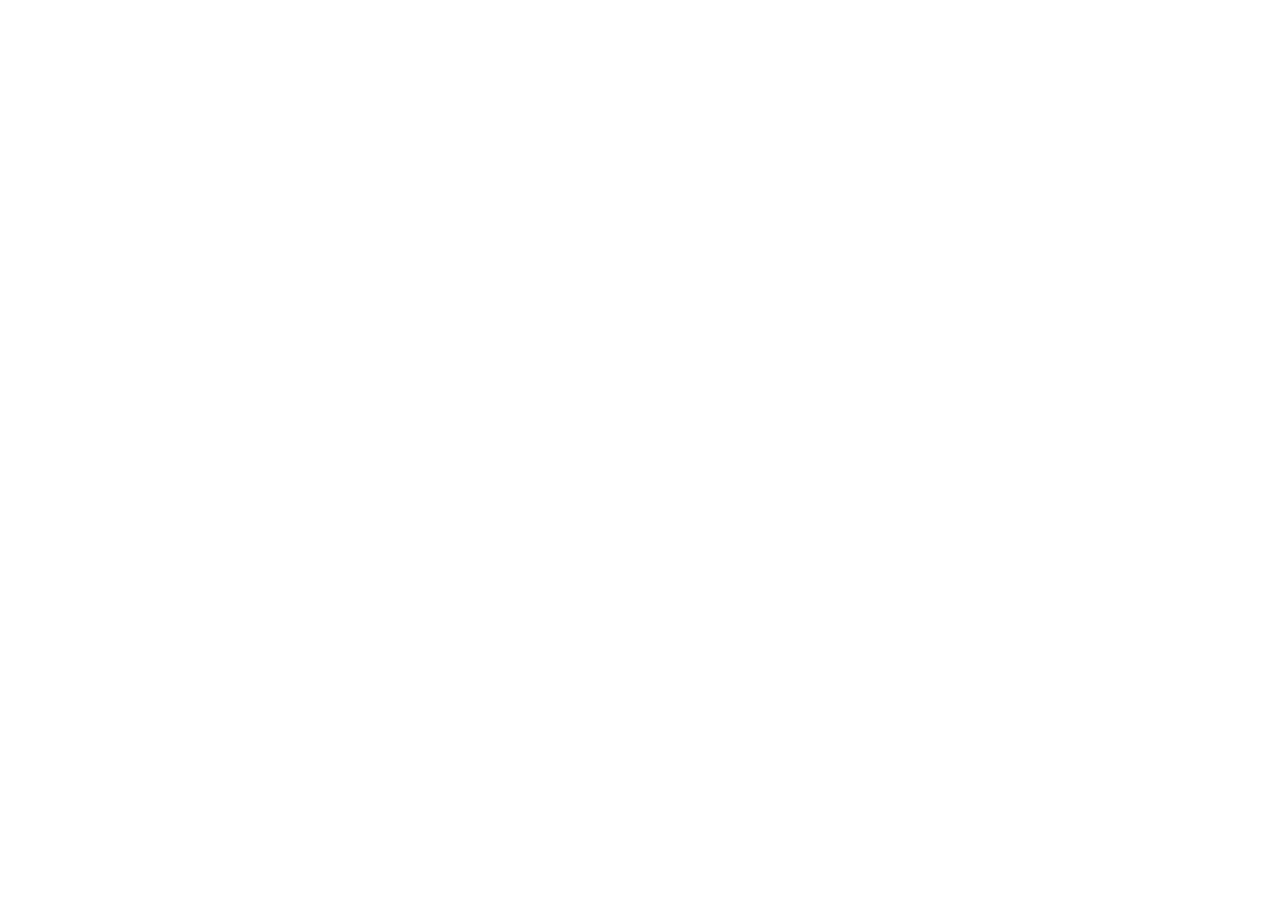
==== index.html @ f6b8abea "Create index.html" ====
<!doctype html><html lang="en"><head><meta charset="utf-8"><meta name="viewport" content="width=device-width,initial-scale=1"><meta name="theme-color" content="#242a25"><meta name="description" content="A fictional Bengaluru interior design studio portfolio concept, crafted by NavixStudio."><title>Atelier Vara | Spaces to live in</title><link rel="preconnect" href="https://fonts.googleapis.com"><link rel="preconnect" href="https://fonts.gstatic.com" crossorigin><link href="https://fonts.googleapis.com/css2?family=DM+Sans:wght@400;500;600;700&family=Manrope:wght@400;500;600&display=swap" rel="stylesheet">  <script type="module" crossorigin src="./assets/index-DgEkkK9L.js"></script>
  <link rel="stylesheet" crossorigin href="./assets/index-BVFgjlTq.css">
</head><body><div id="root"></div></body></html>
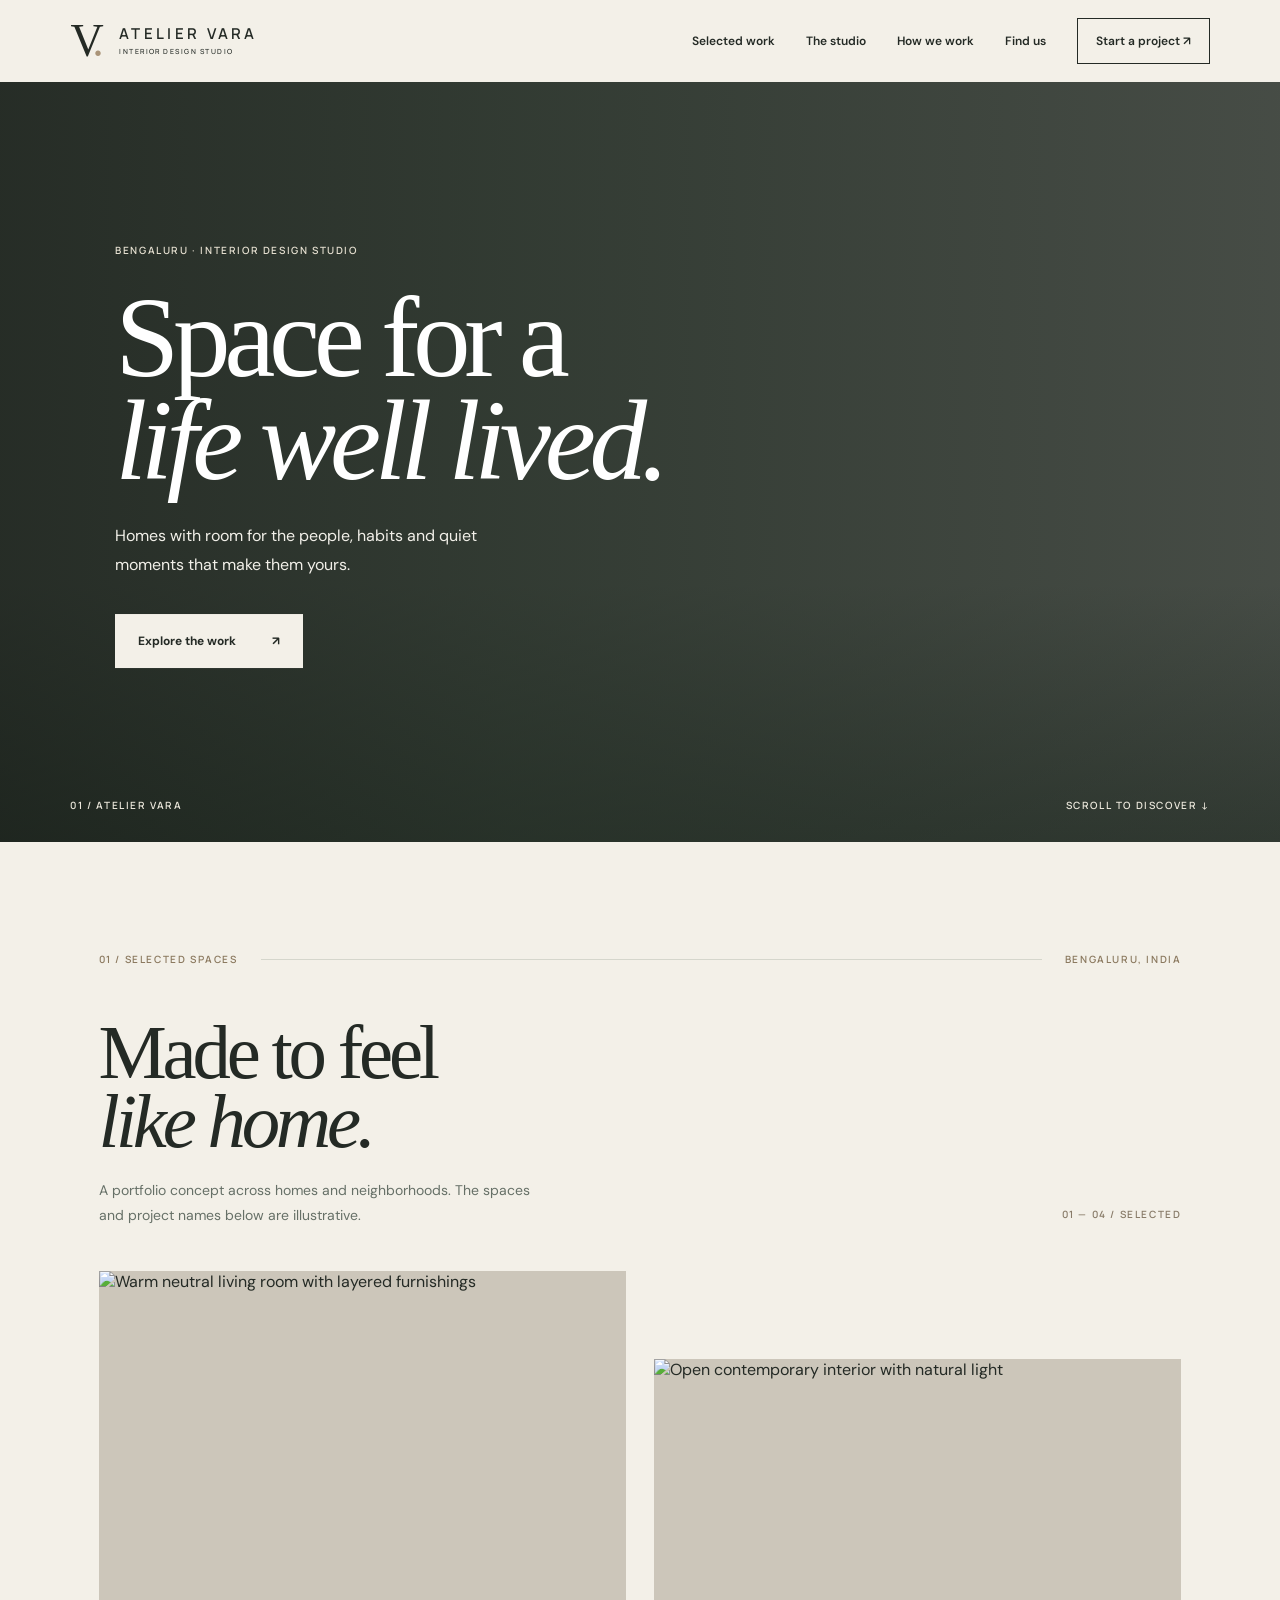
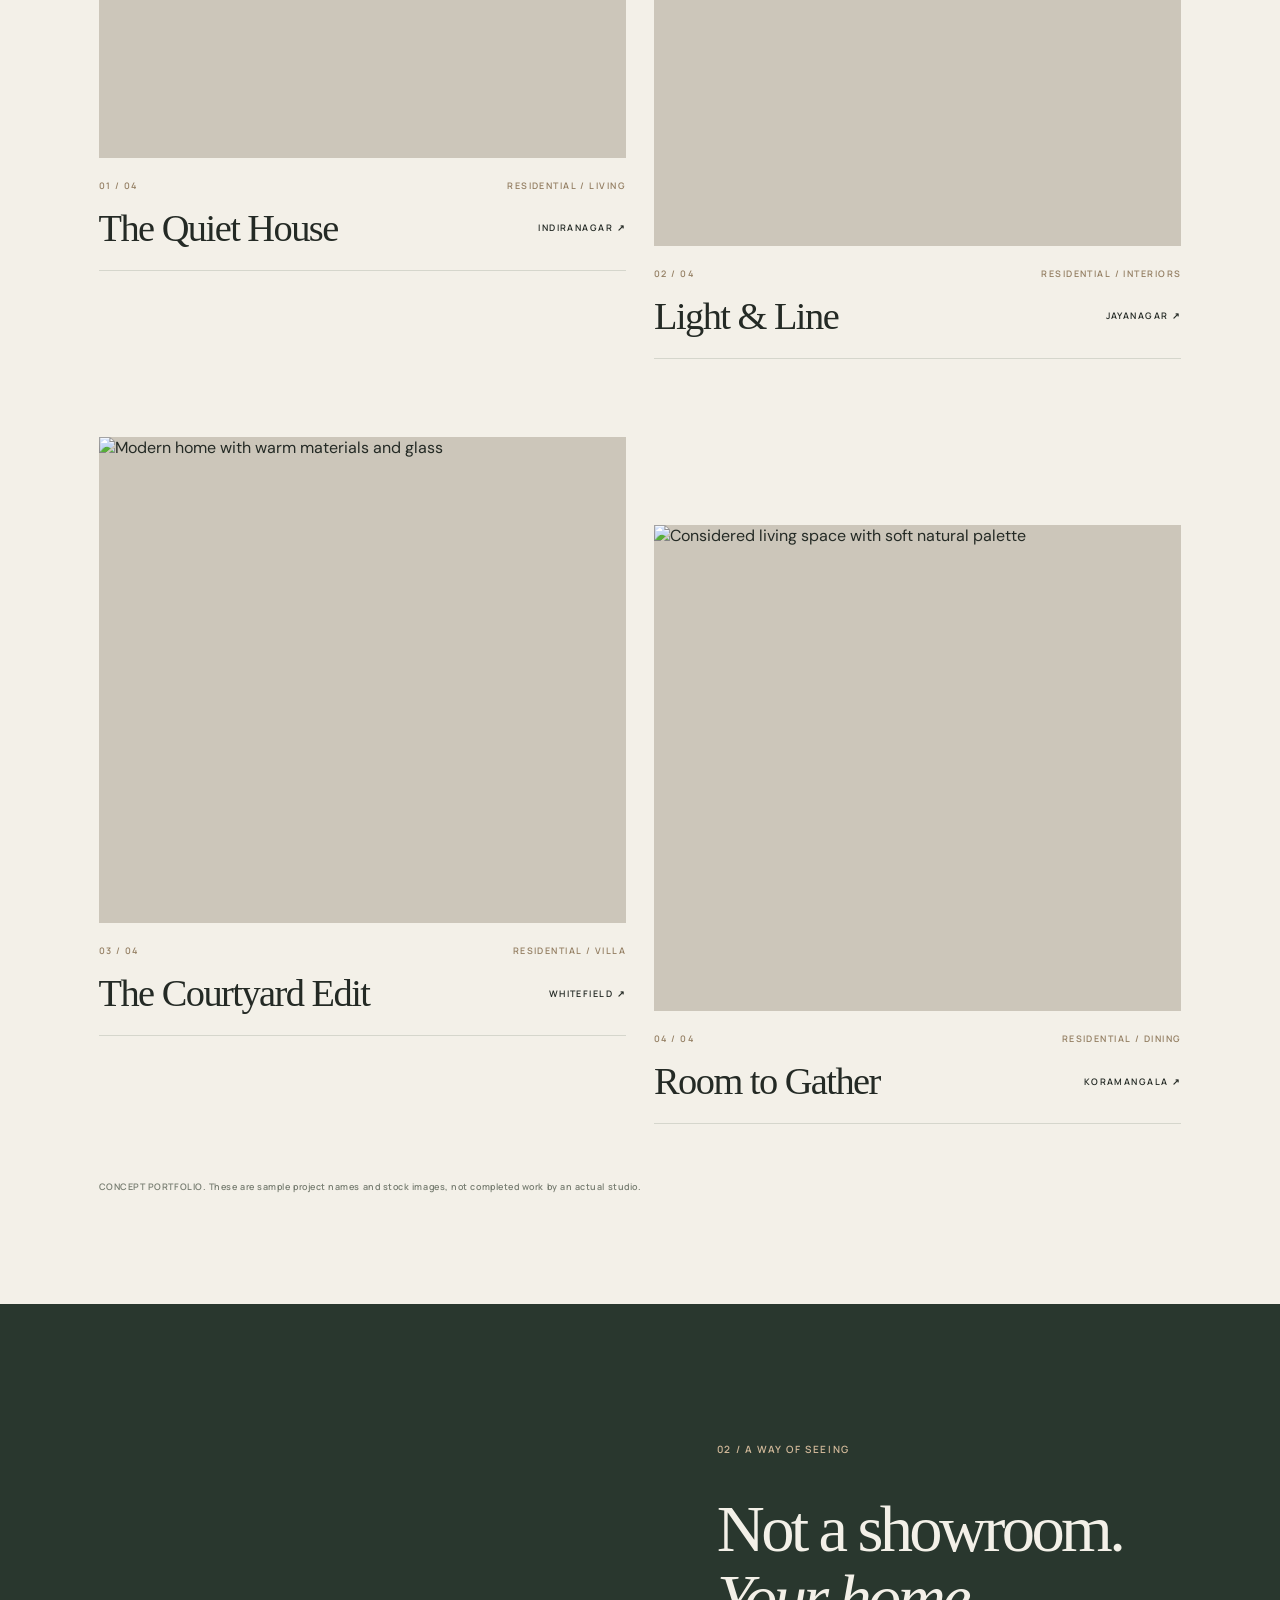
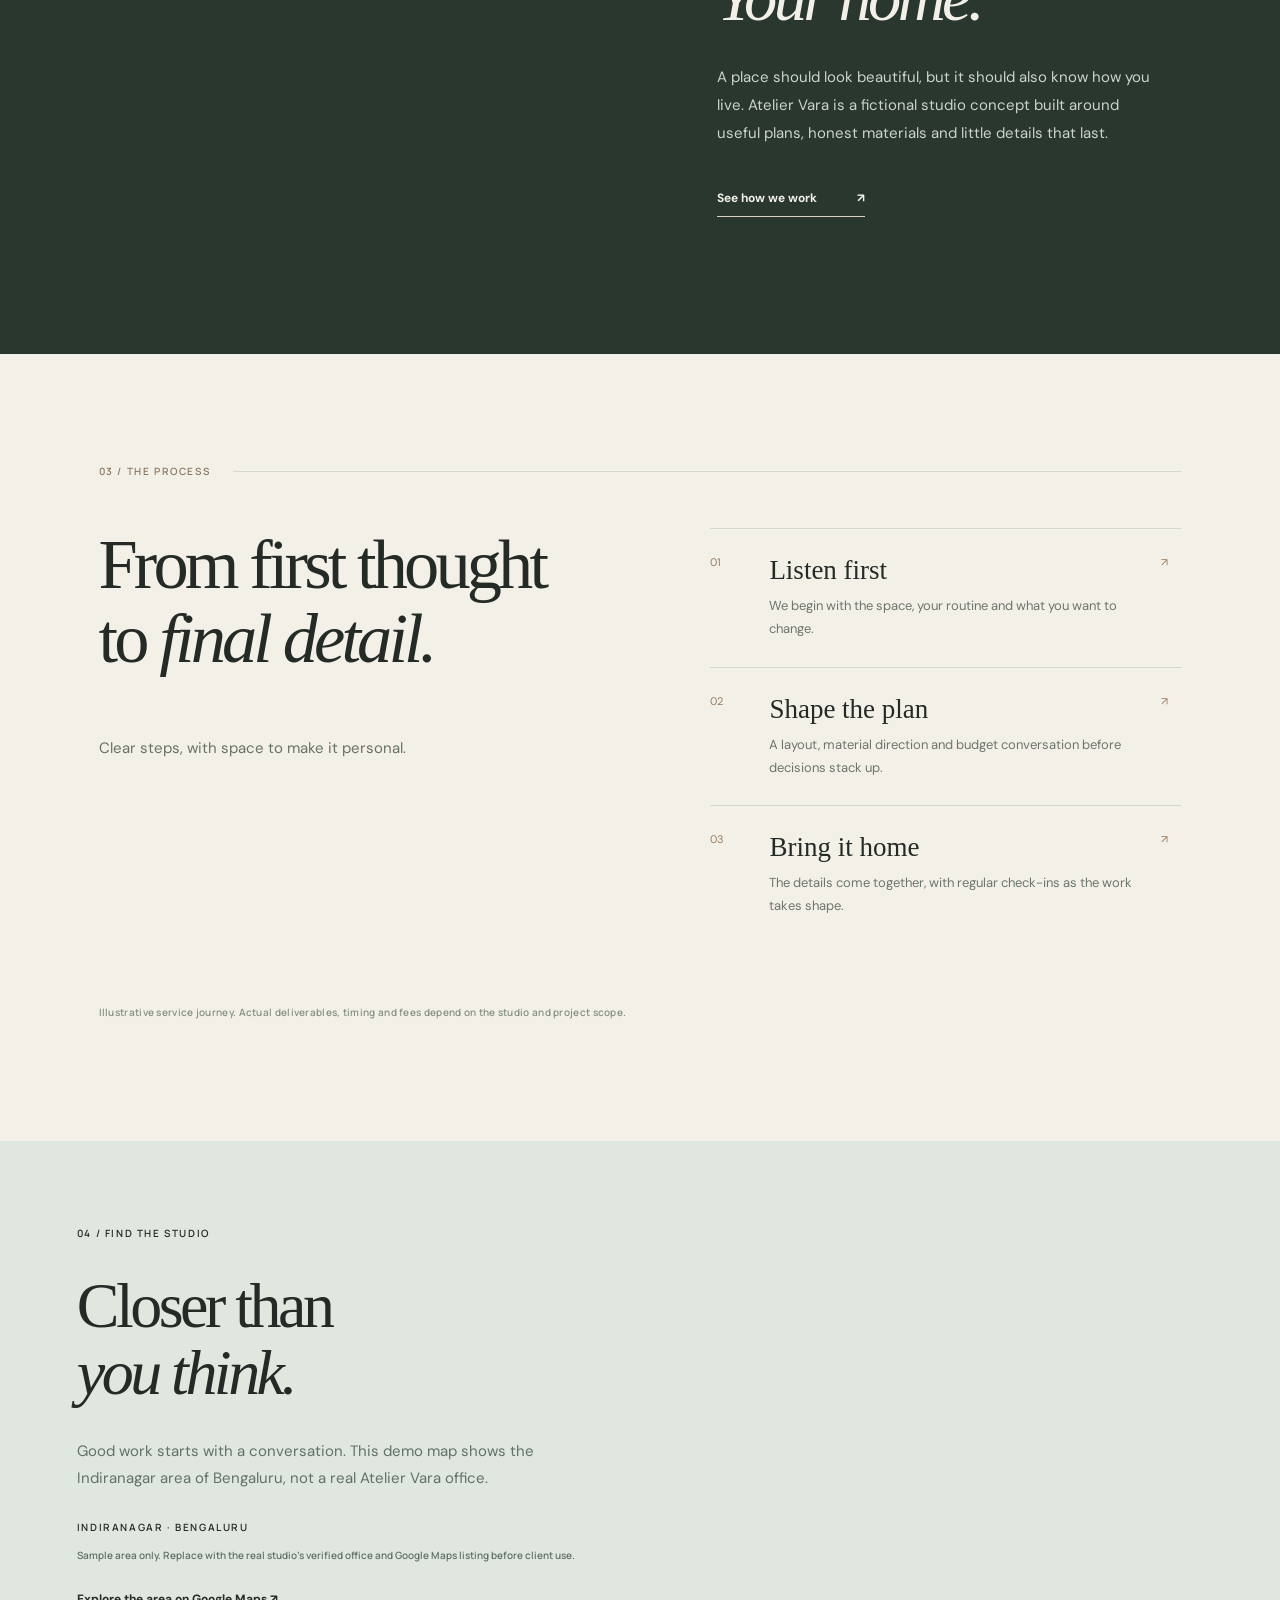
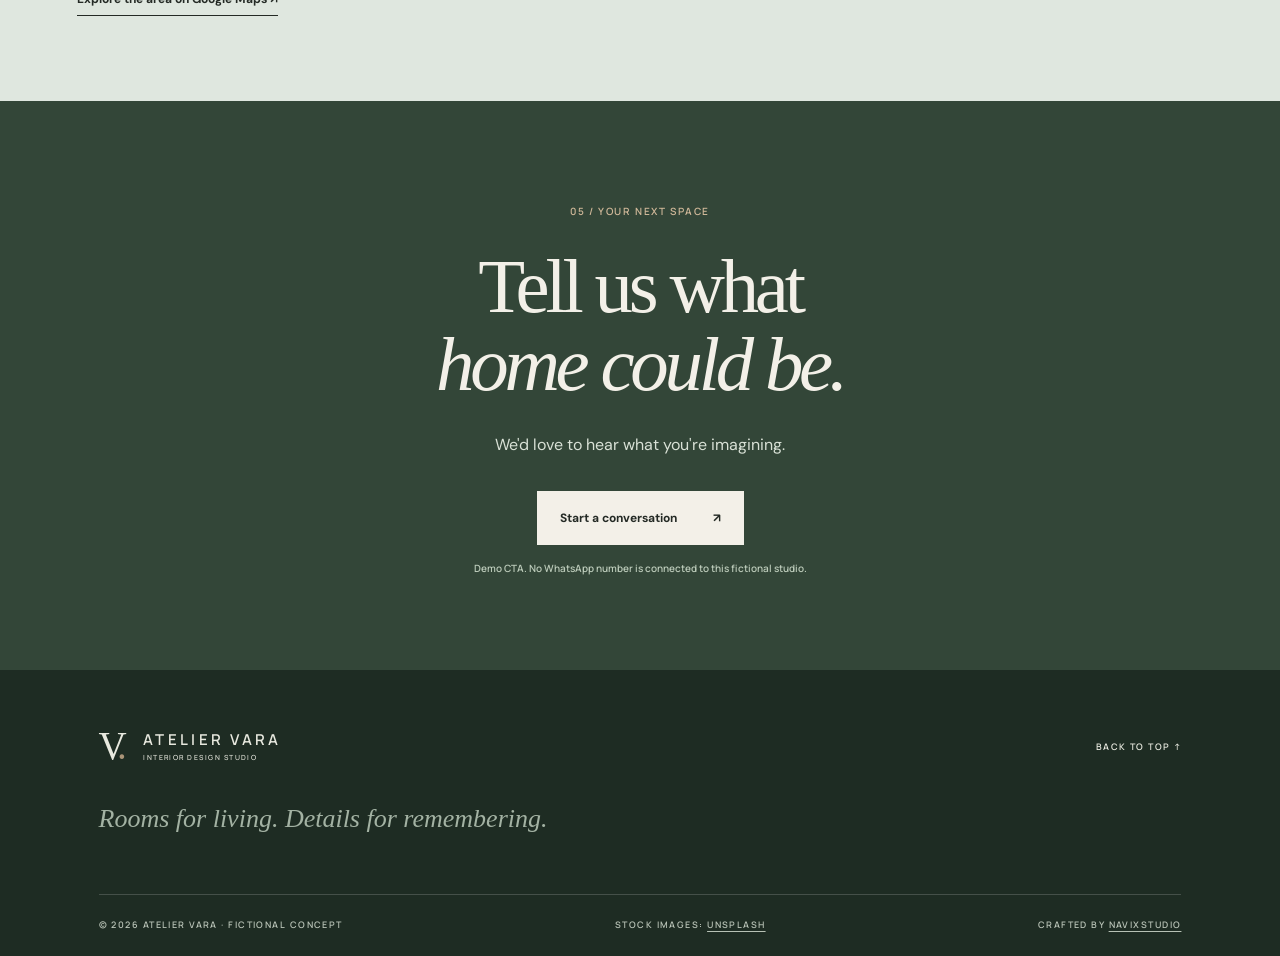
==== commit 81080dd7: "Update index.html" ====
--- a/index.html
+++ b/index.html
@@ -1,3 +1,2 @@
-<!doctype html><html lang="en"><head><meta charset="utf-8"><meta name="viewport" content="width=device-width,initial-scale=1"><meta name="theme-color" content="#242a25"><meta name="description" content="A fictional Bengaluru interior design studio portfolio concept, crafted by NavixStudio."><title>Atelier Vara | Spaces to live in</title><link rel="preconnect" href="https://fonts.googleapis.com"><link rel="preconnect" href="https://fonts.gstatic.com" crossorigin><link href="https://fonts.googleapis.com/css2?family=DM+Sans:wght@400;500;600;700&family=Manrope:wght@400;500;600&display=swap" rel="stylesheet">  <script type="module" crossorigin src="./assets/index-DgEkkK9L.js"></script>
-  <link rel="stylesheet" crossorigin href="./assets/index-BVFgjlTq.css">
-</head><body><div id="root"></div></body></html>
+<!doctype html><html lang="en"><head><meta charset="utf-8"><meta name="viewport" content="width=device-width,initial-scale=1"><meta name="theme-color" content="#242a25"><meta name="description" content="A fictional Bengaluru interior design studio portfolio concept, crafted by NavixStudio."><title>Atelier Vara | Spaces to live in</title><link rel="preconnect" href="https://fonts.googleapis.com"><link rel="preconnect" href="https://fonts.gstatic.com" crossorigin><link href="https://fonts.googleapis.com/css2?family=DM+Sans:wght@400;500;600;700&family=Manrope:wght@400;500;600&display=swap" rel="stylesheet"><link rel="stylesheet" href="./atelier.css">
+</head><body><div id="root"><link rel="preload" as="image" href="https://images.unsplash.com/photo-1600210492486-724fe5c67fb0?w=1400&amp;q=85"/><link rel="preload" as="image" href="https://images.unsplash.com/photo-1600607687920-4e2a09cf159d?w=1400&amp;q=85"/><a class="skip" href="#main">Skip to content</a><div class="progress" style="transform:scaleX(0)"></div><header id="top"><a class="logo" href="#top" aria-label="Atelier Vara home"><span class="logo-symbol">V<span>.</span></span><span>ATELIER VARA<small>INTERIOR DESIGN STUDIO</small></span></a><nav class="" aria-label="Main navigation"><a href="#work">Selected work</a><a href="#studio">The studio</a><a href="#process">How we work</a><a href="#visit">Find us</a><a class="nav-cta" href="#contact">Start a project ↗</a></nav><button class="menu" type="button" aria-label="Open menu" aria-expanded="false"><span></span><span></span></button></header><main id="main"><section class="hero"><div class="hero-photo" role="img" aria-label="Illustrative warm interior photograph"></div><div class="hero-wash"></div><div class="hero-copy"><p class="eyebrow">BENGALURU · INTERIOR DESIGN STUDIO</p><h1>Space for a<br/><em>life well lived.</em></h1><p>Homes with room for the people, habits and quiet moments that make them yours.</p><a class="button light" href="#work">Explore the work <span>↗</span></a></div><div class="hero-bottom"><span>01 / ATELIER VARA</span><span>SCROLL TO DISCOVER ↓</span></div></section><section id="work" class="work shell"><div class="section-line"><span>01 / SELECTED SPACES</span><span class="rule"></span><span>BENGALURU, INDIA</span></div><div class="work-heading"><div><h2>Made to feel<br/><em>like home.</em></h2><p>A portfolio concept across homes and neighborhoods. The spaces and project names below are illustrative.</p></div><span class="work-count">01 — 04 / SELECTED</span></div><div class="projects"><div class="project"><div class="project-photo"><img src="https://images.unsplash.com/photo-1600210492486-724fe5c67fb0?w=1400&amp;q=85" alt="Warm neutral living room with layered furnishings" loading="eager" width="1200" height="900"/></div><div class="project-meta"><span>01 / 04</span><span>RESIDENTIAL / LIVING</span></div><div class="project-title"><h3>The Quiet House</h3><span>INDIRANAGAR ↗</span></div></div><div class="project"><div class="project-photo"><img src="https://images.unsplash.com/photo-1600607687920-4e2a09cf159d?w=1400&amp;q=85" alt="Open contemporary interior with natural light" loading="eager" width="1200" height="900"/></div><div class="project-meta"><span>02 / 04</span><span>RESIDENTIAL / INTERIORS</span></div><div class="project-title"><h3>Light &amp; Line</h3><span>JAYANAGAR ↗</span></div></div><div class="project"><div class="project-photo"><img src="https://images.unsplash.com/photo-1600566753190-17f0baa2a6c3?w=1400&amp;q=85" alt="Modern home with warm materials and glass" loading="lazy" width="1200" height="900"/></div><div class="project-meta"><span>03 / 04</span><span>RESIDENTIAL / VILLA</span></div><div class="project-title"><h3>The Courtyard Edit</h3><span>WHITEFIELD ↗</span></div></div><div class="project"><div class="project-photo"><img src="https://images.unsplash.com/photo-1618221195710-dd6b41faaea6?w=1400&amp;q=85" alt="Considered living space with soft natural palette" loading="lazy" width="1200" height="900"/></div><div class="project-meta"><span>04 / 04</span><span>RESIDENTIAL / DINING</span></div><div class="project-title"><h3>Room to Gather</h3><span>KORAMANGALA ↗</span></div></div></div><p class="disclaimer">CONCEPT PORTFOLIO. These are sample project names and stock images, not completed work by an actual studio.</p></section><section class="philosophy" id="studio"><div class="philosophy-photo" role="img" aria-label="Illustrative detail of a contemporary interior"></div><div class="philosophy-copy"><p class="eyebrow">02 / A WAY OF SEEING</p><h2>Not a showroom.<br/><em>Your home.</em></h2><p>A place should look beautiful, but it should also know how you live. Atelier Vara is a fictional studio concept built around useful plans, honest materials and little details that last.</p><a href="#process" class="text-link">See how we work <span>↗</span></a></div></section><section class="process shell" id="process"><div class="section-line"><span>03 / THE PROCESS</span><span class="rule"></span></div><div class="process-grid"><div class=""><h2>From first thought<br/>to <em>final detail.</em></h2><p>Clear steps, with space to make it personal.</p></div><div class="steps"><div class="step"><span>01</span><div><h3>Listen first</h3><p>We begin with the space, your routine and what you want to change.</p></div><span aria-hidden="true">↗</span></div><div class="step"><span>02</span><div><h3>Shape the plan</h3><p>A layout, material direction and budget conversation before decisions stack up.</p></div><span aria-hidden="true">↗</span></div><div class="step"><span>03</span><div><h3>Bring it home</h3><p>The details come together, with regular check-ins as the work takes shape.</p></div><span aria-hidden="true">↗</span></div></div></div><p class="process-note">Illustrative service journey. Actual deliverables, timing and fees depend on the studio and project scope.</p></section><section id="visit" class="visit"><div class="visit-copy"><p class="eyebrow">04 / FIND THE STUDIO</p><h2>Closer than<br/><em>you think.</em></h2><p>Good work starts with a conversation. This demo map shows the Indiranagar area of Bengaluru, not a real Atelier Vara office.</p><span>INDIRANAGAR · BENGALURU</span><small>Sample area only. Replace with the real studio&#x27;s verified office and Google Maps listing before client use.</small><a href="https://www.google.com/maps/search/?api=1&amp;query=Indiranagar%2C%20Bengaluru" target="_blank" rel="noopener noreferrer">Explore the area on Google Maps ↗</a></div><div class="map"><iframe title="Google Maps showing sample studio area in Indiranagar, Bengaluru" src="https://maps.google.com/maps?q=Indiranagar%2C%20Bengaluru&amp;z=13&amp;output=embed" loading="lazy" referrerPolicy="no-referrer-when-downgrade" allowFullScreen=""></iframe></div></section><section class="contact" id="contact"><div class=""><p class="eyebrow">05 / YOUR NEXT SPACE</p><h2>Tell us what<br/><em>home could be.</em></h2><p>We&#x27;d love to hear what you&#x27;re imagining.</p><button type="button" class="button light">Start a conversation <span>↗</span></button><small>Demo CTA. No WhatsApp number is connected to this fictional studio.</small></div></section></main><footer><div class="foot-top"><a class="logo" href="#top"><span class="logo-symbol">V<span>.</span></span><span>ATELIER VARA<small>INTERIOR DESIGN STUDIO</small></span></a><a href="#top">BACK TO TOP ↑</a></div><p>Rooms for living. Details for remembering.</p><div class="foot-bottom"><span>© 2026 ATELIER VARA · FICTIONAL CONCEPT</span><span>STOCK IMAGES: <a href="https://unsplash.com/" target="_blank" rel="noopener noreferrer">UNSPLASH</a></span><span>CRAFTED BY <a href="https://www.instagram.com/navixdevstudio/" target="_blank" rel="noopener noreferrer">NAVIXSTUDIO</a></span></div></footer></div><style>.modal-backdrop[hidden]{display:none}.project,.work-heading,.philosophy-copy,.step{transition:opacity .75s,transform .75s}@media(prefers-reduced-motion:no-preference){.project:not(.revealed),.work-heading:not(.revealed),.philosophy-copy:not(.revealed),.step:not(.revealed){opacity:.35;transform:translateY(22px)}}</style><script>document.querySelector('.menu')?.addEventListener('click',()=>{let n=document.querySelector('nav');let v=n.classList.toggle('open');document.querySelector('.menu').setAttribute('aria-expanded',v)});document.querySelectorAll('nav a').forEach(a=>a.addEventListener('click',()=>{document.querySelector('nav').classList.remove('open');document.querySelector('.menu').setAttribute('aria-expanded','false')}));let backdrop=document.querySelector('.modal-backdrop');document.querySelector('.contact .button')?.addEventListener('click',()=>{backdrop.hidden=false});backdrop?.addEventListener('click',e=>{if(e.target===backdrop||e.target.closest('.close,.modal .button'))backdrop.hidden=true});document.addEventListener('keydown',e=>{if(e.key==='Escape')backdrop.hidden=true});if(!matchMedia('(prefers-reduced-motion: reduce)').matches){let ob=new IntersectionObserver(es=>es.forEach(e=>{if(e.isIntersecting){e.target.classList.add('revealed');ob.unobserve(e.target)}}),{threshold:.08});document.querySelectorAll('.project,.work-heading,.philosophy-copy,.step').forEach(x=>ob.observe(x))}window.addEventListener('scroll',()=>document.querySelector('.progress').style.transform='scaleX('+(scrollY/(document.documentElement.scrollHeight-innerHeight)||0)+')',{passive:true});</script></body></html>
--- a/atelier.css
+++ b/atelier.css
@@ -0,0 +1 @@
+:root{--ink:#242a25;--paper:#f3f0e8;--sand:#e9e5da;--sage:#dfe7df;--line:#d5d6cc;--gold:#aa9478}*{box-sizing:border-box}html{scroll-behavior:smooth;scroll-padding-top:80px}body{margin:0;color:var(--ink);background:var(--paper);font-family:DM Sans,sans-serif;-webkit-font-smoothing:antialiased}a{color:inherit;text-decoration:none}button{font:inherit;cursor:pointer}h1,h2,h3,p{margin-top:0}.skip{position:absolute;top:-60px;left:14px;padding:10px;background:#fff;z-index:30}.skip:focus{top:12px}.progress{position:fixed;top:0;left:0;right:0;height:2px;transform-origin:left;background:var(--gold);z-index:20}header{height:82px;padding:0 5.5%;display:flex;align-items:center;justify-content:space-between;background:var(--paper);position:relative;z-index:12}.logo{display:flex;gap:14px;align-items:center;font:600 15px Manrope,sans-serif;letter-spacing:.22em;line-height:1}.logo small{display:block;font-size:7px;letter-spacing:.21em;margin-top:7px;font-weight:500}.logo-symbol{font: 46px/.8 Georgia,serif;letter-spacing:-.12em;padding-right:7px}.logo-symbol span{color:var(--gold)}nav{display:flex;align-items:center;gap:31px;font-size:12px;font-weight:600}nav>a:hover,.text-link:hover{color:#8f7659}.nav-cta{border:1px solid var(--ink);padding:14px 18px}.nav-cta:hover{background:var(--ink);color:#fff}.menu{display:none}.hero{position:relative;height:min(760px,calc(100svh - 82px));min-height:580px;color:#fff;overflow:hidden;background:#565b54}.hero-photo,.hero-wash{position:absolute;inset:0}.hero-photo{background:url(https://images.unsplash.com/photo-1600607687939-ce8a6c25118c?w=1900&q=85) center 53%/cover}.hero-wash{background:linear-gradient(90deg,#151c16bb,#1d281fa1 40%,#121b163b),linear-gradient(0deg,#15211870,transparent 34%)}.hero-copy{position:absolute;left:9%;top:48%;transform:translateY(-48%);max-width:790px}.eyebrow,.section-line,.project-meta,.project-title>span,.work-count,.disclaimer,.process-note,.visit-copy>span,.visit-copy small,.hero-bottom,.contact small,.foot-bottom,.foot-top>a:last-child{font:600 10px Manrope,sans-serif;letter-spacing:.16em}.hero .eyebrow{color:#e5dfd0}.hero h1,.work h2,.philosophy h2,.process h2,.visit h2,.contact h2{font:normal clamp(72px,9vw,139px)/.9 Georgia,serif;letter-spacing:-.055em}.hero h1{margin:29px 0}.hero h1 em,.work h2 em,.philosophy h2 em,.process h2 em,.visit h2 em,.contact h2 em{font-weight:400}.hero-copy>p:not(.eyebrow){font-size:16px;line-height:1.8;max-width:430px;color:#f2f0e9}.button{display:inline-flex;align-items:center;justify-content:space-between;gap:36px;padding:19px 23px;min-width:184px;border:0;font-size:12px;font-weight:700;transition:transform .25s,background .25s}.button:hover{transform:translateY(-3px)}.light{background:var(--paper);color:var(--ink)}.light:hover{background:#fff}.dark{background:var(--ink);color:#fff}.hero .button{margin-top:18px}.hero-bottom{position:absolute;left:5.5%;right:5.5%;bottom:30px;display:flex;justify-content:space-between;color:#ebe7db}.shell{max-width:1440px;margin:auto;padding:110px 7.7%}.section-line{display:flex;align-items:center;gap:23px;color:#8b795f}.rule{height:1px;background:var(--line);flex:1}.work-heading{display:flex;justify-content:space-between;align-items:end;margin:52px 0 44px}.work h2{font-size:clamp(54px,6vw,85px);margin:0 0 22px}.work-heading p{max-width:450px;line-height:1.75;font-size:14px;color:#667067;margin:0}.work-count{padding-bottom:6px;color:#887b68}.projects{display:grid;grid-template-columns:repeat(2,minmax(0,1fr));gap:78px 28px}.project-photo{height:clamp(310px,38vw,550px);overflow:hidden;background:#ccc6ba}.project:nth-child(2n){padding-top:88px}.project-photo img{display:block;width:100%;height:100%;object-fit:cover}.project-meta{display:flex;justify-content:space-between;margin-top:21px;color:#947f63;font-size:9px}.project-title{display:flex;justify-content:space-between;gap:10px;align-items:center;border-bottom:1px solid var(--line);padding:14px 0 20px}.project-title h3{font:normal clamp(27px,3vw,42px) Georgia,serif;letter-spacing:-.04em;margin:0}.project-title>span{font-size:9px;white-space:nowrap}.disclaimer{font-size:9px;line-height:1.7;letter-spacing:.06em;color:#777d71;margin:55px 0 0}.philosophy{display:grid;grid-template-columns:1fr 1fr;min-height:650px;background:#29372e;color:var(--paper)}.philosophy-photo{background:url(https://images.unsplash.com/photo-1600566753086-00f18fb6b3ea?w=1600&q=85) center/cover;min-height:600px}.philosophy-copy{align-self:center;padding:85px 12%}.philosophy .eyebrow,.contact .eyebrow{color:#d0b899}.philosophy h2{font-size:clamp(52px,5.2vw,75px);line-height:1.04;margin:38px 0 32px}.philosophy-copy>p:not(.eyebrow){line-height:1.85;color:#cbd5c9;max-width:440px;font-size:15px}.text-link{display:inline-flex;gap:40px;padding-bottom:10px;border-bottom:1px solid #d8d1c1;font-size:12px;font-weight:700;margin-top:27px}.process-grid{display:grid;grid-template-columns:1fr 1fr;gap:13%;padding-top:50px}.process h2{font-size:clamp(51px,5.5vw,76px);line-height:1.05}.process-grid>div:first-child>p{font-size:15px;color:#697167;line-height:1.8}.step{border-top:1px solid var(--line);display:grid;grid-template-columns:42px 1fr 20px;gap:17px;padding:26px 0}.step>span{font-size:11px;color:#987d60}.step h3{font: 27px Georgia,serif;margin-bottom:9px}.step p{font-size:13px;color:#6d756d;line-height:1.75;margin:0}.process-note{margin-top:60px;color:#879084;letter-spacing:.03em;line-height:1.7}.visit{display:grid;grid-template-columns:1fr 1fr;background:var(--sage);min-height:560px}.visit-copy{max-width:690px;justify-self:end;align-self:center;padding:80px 10% 80px 12%}.visit h2{font-size:clamp(51px,5vw,72px);line-height:1.05;margin:32px 0}.visit-copy>p:not(.eyebrow){font-size:15px;line-height:1.8;color:#627167}.visit-copy>span{display:block;margin:28px 0 13px}.visit-copy small{display:block;letter-spacing:0;line-height:1.6;font-size:10px;color:#627167}.visit-copy>a{display:inline-block;margin-top:28px;border-bottom:1px solid var(--ink);padding-bottom:8px;font-size:12px;font-weight:700}.map{filter:saturate(.7);min-height:560px}.map iframe{border:0;display:block;width:100%;height:100%;min-height:560px}.contact{background:#334638;color:var(--paper);text-align:center;padding:103px 20px 95px}.contact h2{font-size:clamp(60px,6vw,85px);line-height:1.02;margin:30px 0}.contact p:not(.eyebrow){color:#d9e1d6}.contact .button{margin:20px 0 16px}.contact small{display:block;color:#bbcab9;letter-spacing:0}footer{background:#1e2c23;color:#e8e9df;padding:60px 7.7% 25px}.foot-top,.foot-bottom{display:flex;align-items:center;justify-content:space-between;gap:20px}.foot-top>a:last-child{font-size:9px}.foot-top .logo-symbol{font-size:39px}footer>p{font:italic 26px Georgia,serif;color:#a3b2a3;margin:42px 0 60px}.foot-bottom{border-top:1px solid #ffffff2c;padding-top:23px;font-size:9px;color:#b7c1b5;flex-wrap:wrap}.foot-bottom a{text-decoration:underline;text-underline-offset:3px}.modal-backdrop{position:fixed;z-index:40;inset:0;display:grid;place-items:center;background:#07150ebb;padding:20px}.modal{position:relative;max-width:490px;background:var(--paper);color:var(--ink);padding:40px}.modal h2{font: 44px Georgia,serif;letter-spacing:-.05em}.modal>p:not(.eyebrow){line-height:1.7;color:#687168}.close{position:absolute;top:11px;right:17px;background:none;border:0;font-size:30px}@media(max-width:700px){header{height:67px;padding:0 6%}.logo{font-size:13px}.logo-symbol{font-size:39px}.menu{display:grid;gap:6px;padding:13px;margin-right:-13px;background:none;border:0}.menu span{height:1px;background:var(--ink);width:25px}nav{display:none;position:absolute;left:0;right:0;top:67px;background:var(--paper);box-shadow:0 15px 25px #0002;flex-direction:column;align-items:stretch;padding:15px 6% 25px;gap:0}nav.open{display:flex}nav a{padding:14px 0;border-bottom:1px solid var(--line)}.nav-cta{text-align:center;margin-top:12px}.hero{height:calc(100svh - 67px);min-height:590px}.hero-photo{background-position:60% center}.hero-wash{background:linear-gradient(90deg,#101d15ce,#1d281f63),linear-gradient(0deg,#16231a81,transparent 35%)}.hero-copy{left:7%;right:6%;top:46%}.hero h1{font-size:clamp(65px,16vw,100px)}.hero-copy>p:not(.eyebrow){font-size:14px}.eyebrow{font-size:9px}.hero-bottom{left:7%;right:7%;font-size:8px}.hero-bottom span:last-child{display:none}.shell{padding:77px 7%}.work-heading{display:block;margin:40px 0 35px}.work h2{font-size:clamp(53px,13vw,70px)}.work-count{display:block;margin-top:24px}.projects{grid-template-columns:1fr;gap:43px}.project:nth-child(2n){padding-top:0}.project-photo{height:360px}.project-title h3{font-size:32px}.project-title>span{font-size:8px}.project-meta{font-size:8px}.disclaimer{margin-top:42px}.philosophy{display:flex;flex-direction:column}.philosophy-photo{min-height:380px}.philosophy-copy{padding:69px 7% 76px}.philosophy h2{font-size:55px}.process-grid{display:block;padding-top:38px}.process h2{font-size:55px}.steps{margin-top:46px}.process-note{margin-top:42px}.visit{display:flex;flex-direction:column}.visit-copy{padding:74px 7% 47px;align-self:auto;max-width:none}.visit h2{font-size:55px}.map,.map iframe{height:390px;min-height:390px}.contact{padding:82px 7%}.contact h2{font-size:56px}footer{padding:53px 7% 25px}.foot-top .logo{font-size:12px}.foot-top .logo-symbol{font-size:35px}footer>p{margin:37px 0 54px}.foot-bottom{line-height:1.9}}@media(prefers-reduced-motion:reduce){html{scroll-behavior:auto}*,*:before,*:after{animation-duration:.01ms!important;transition-duration:.01ms!important}}
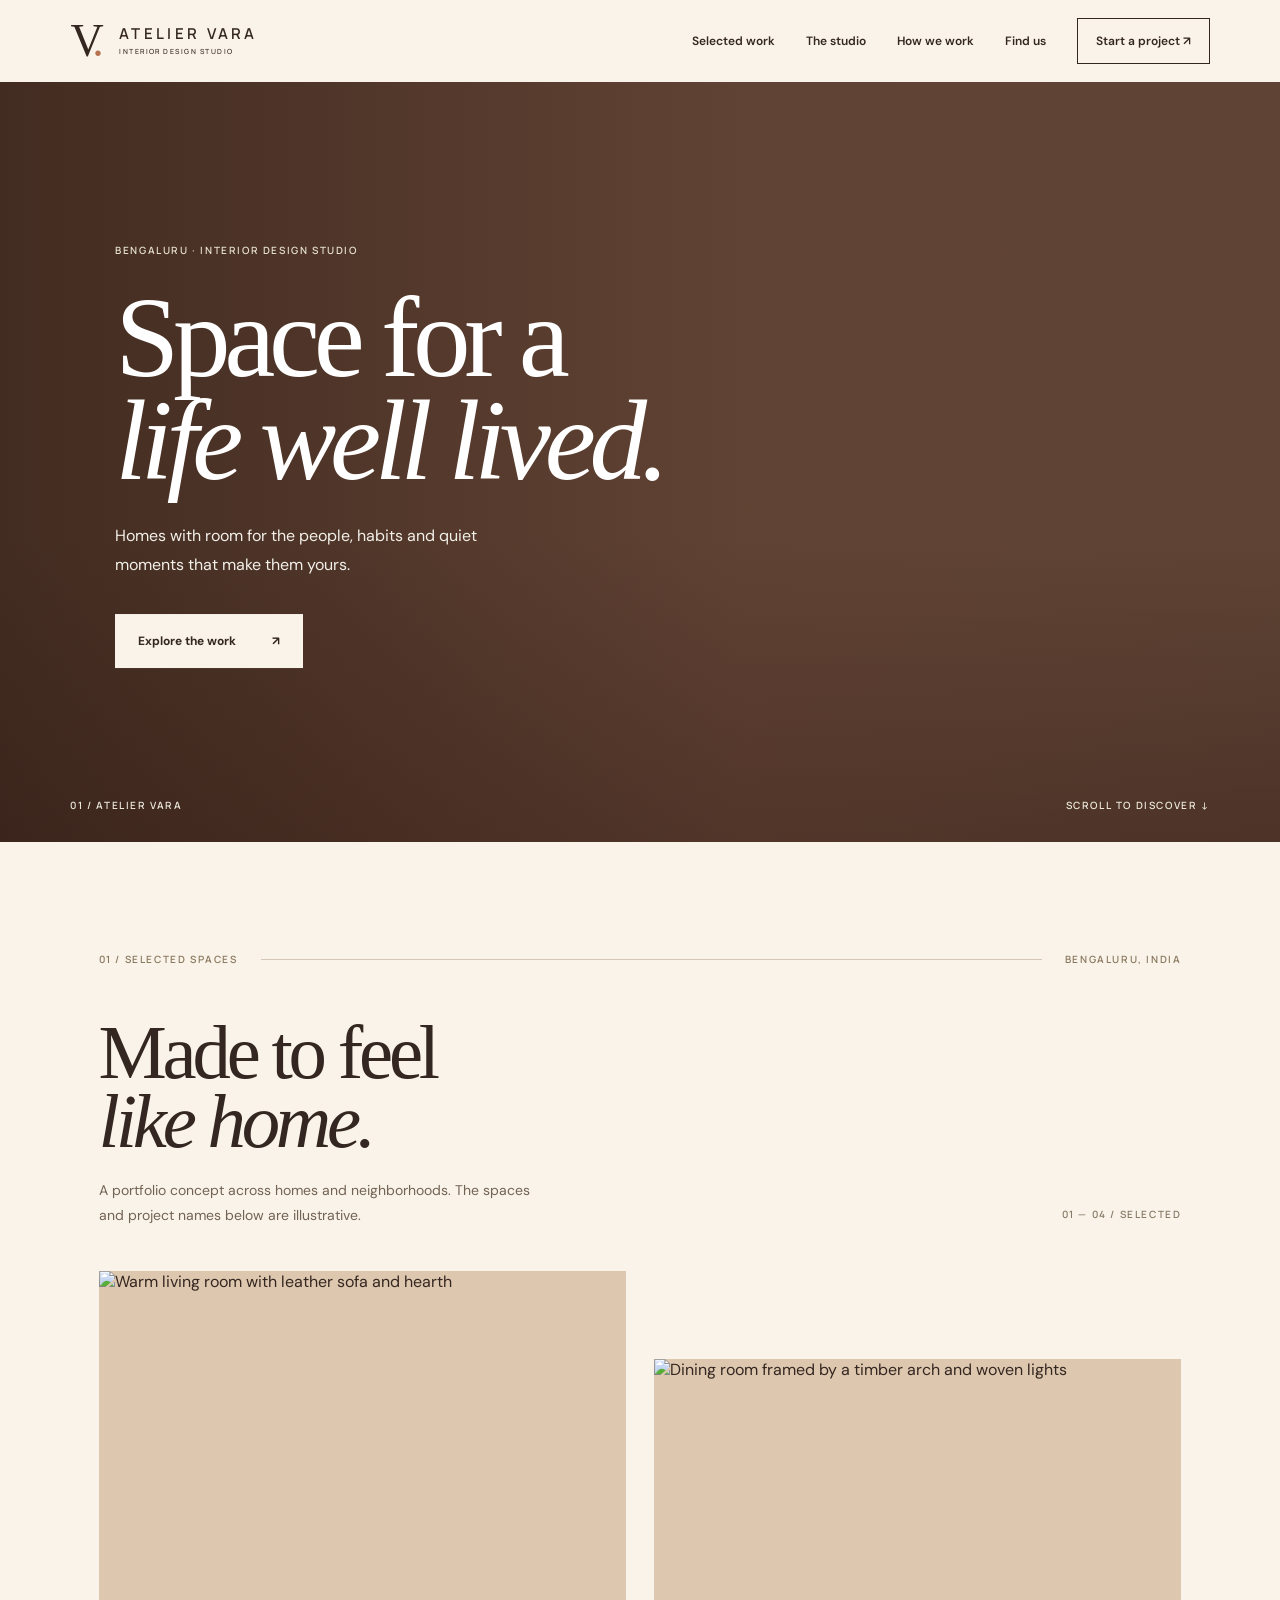
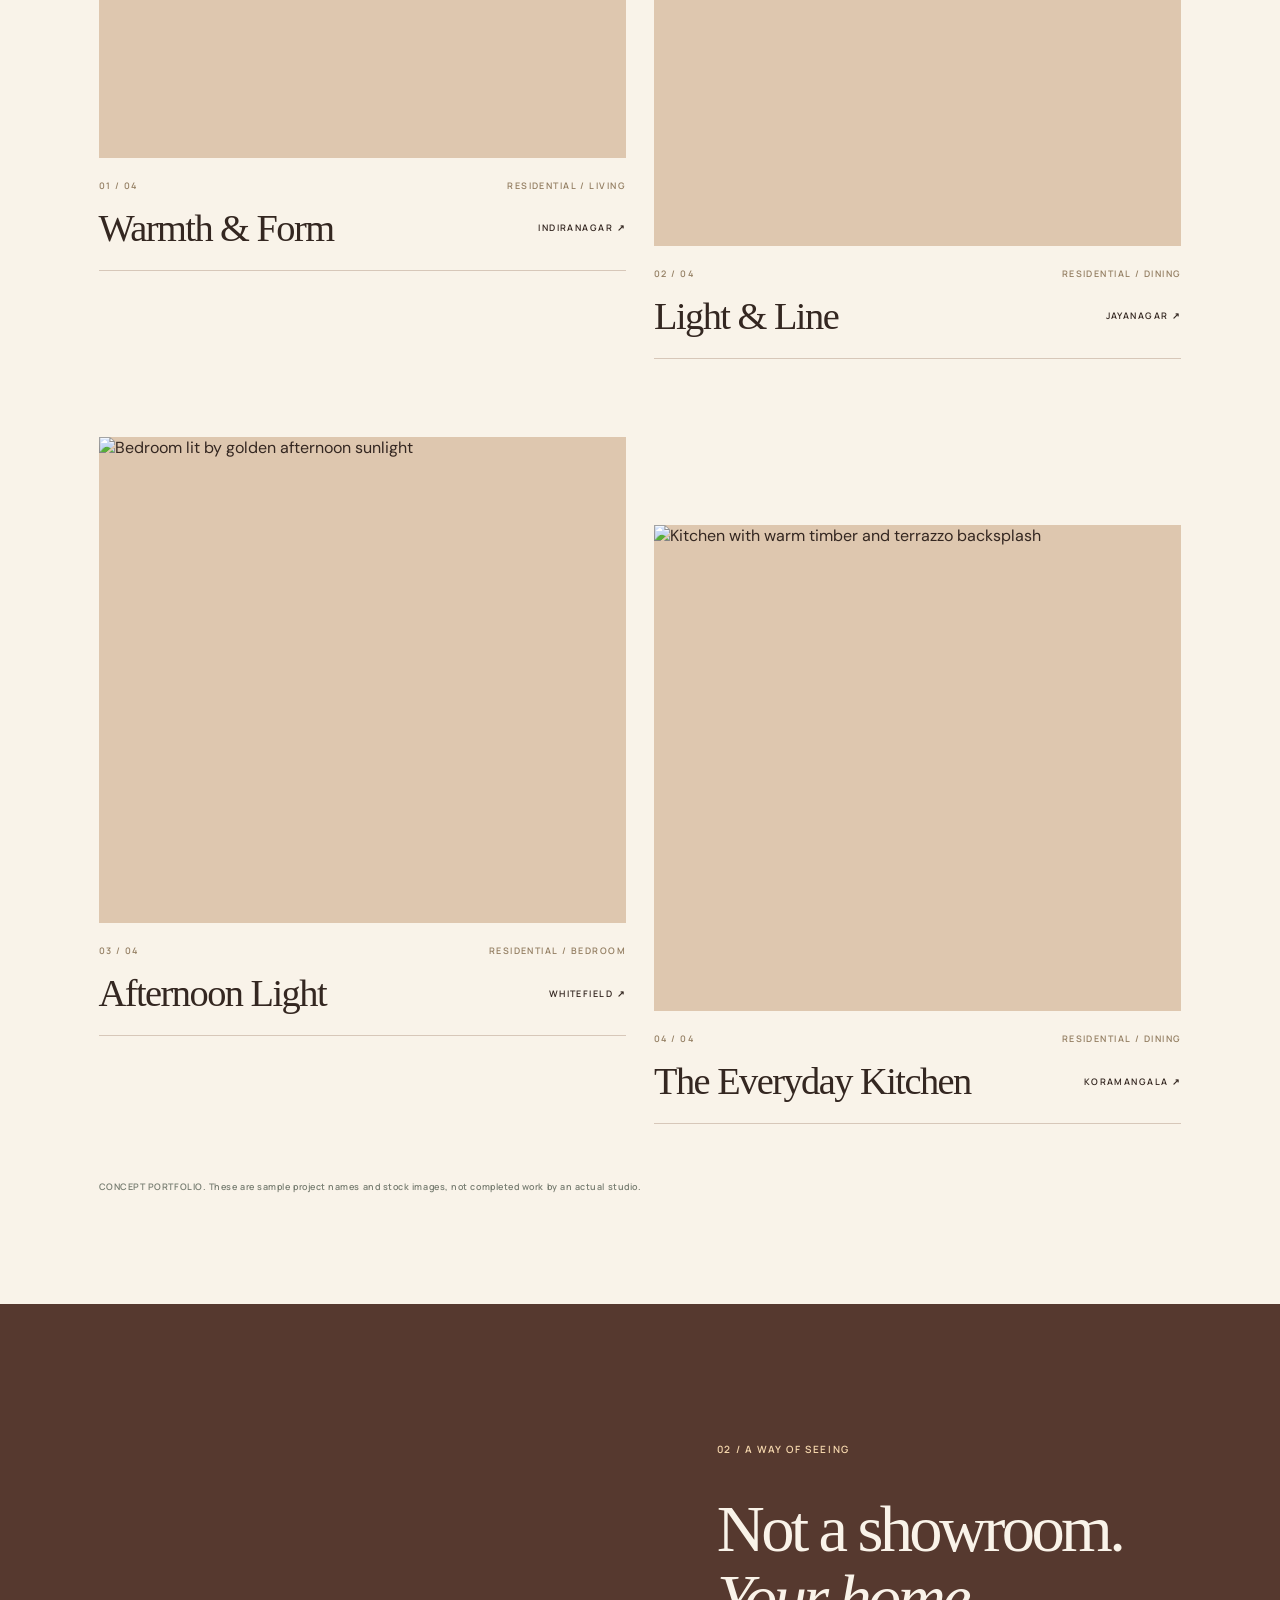
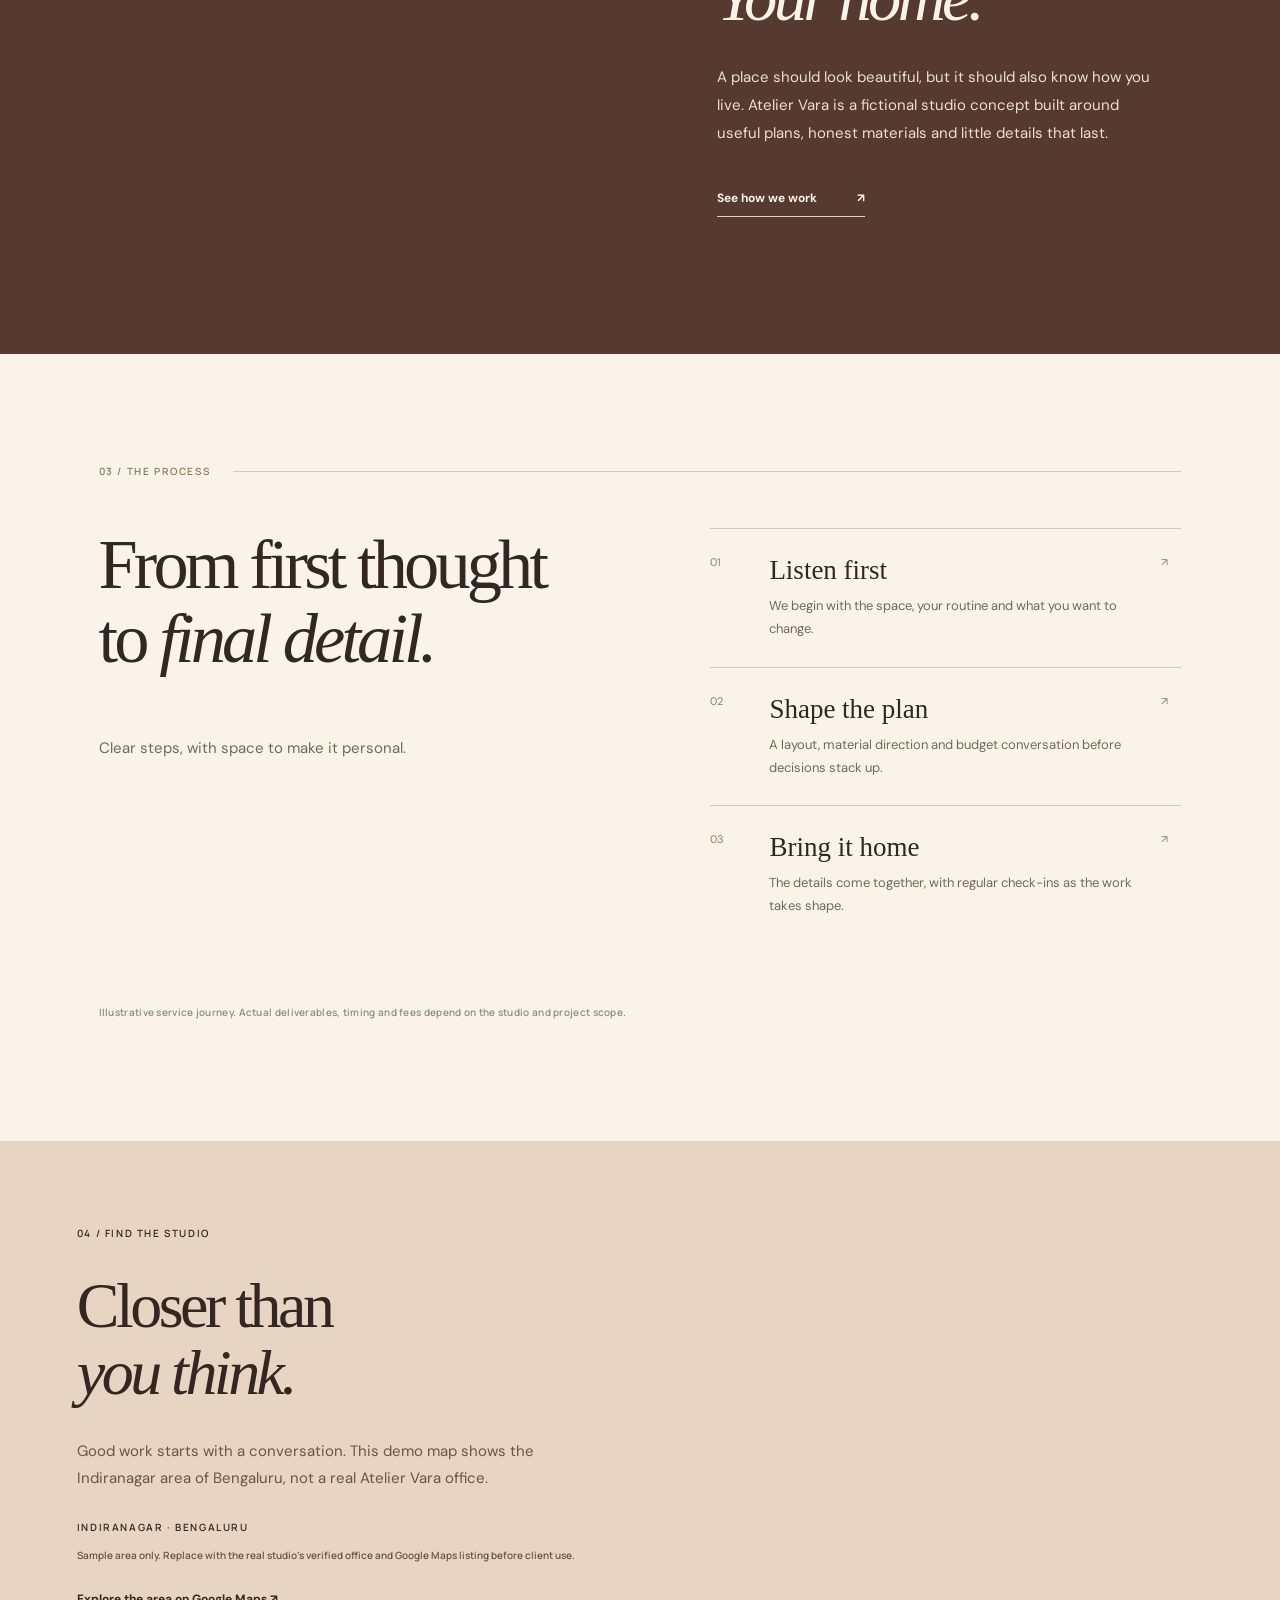
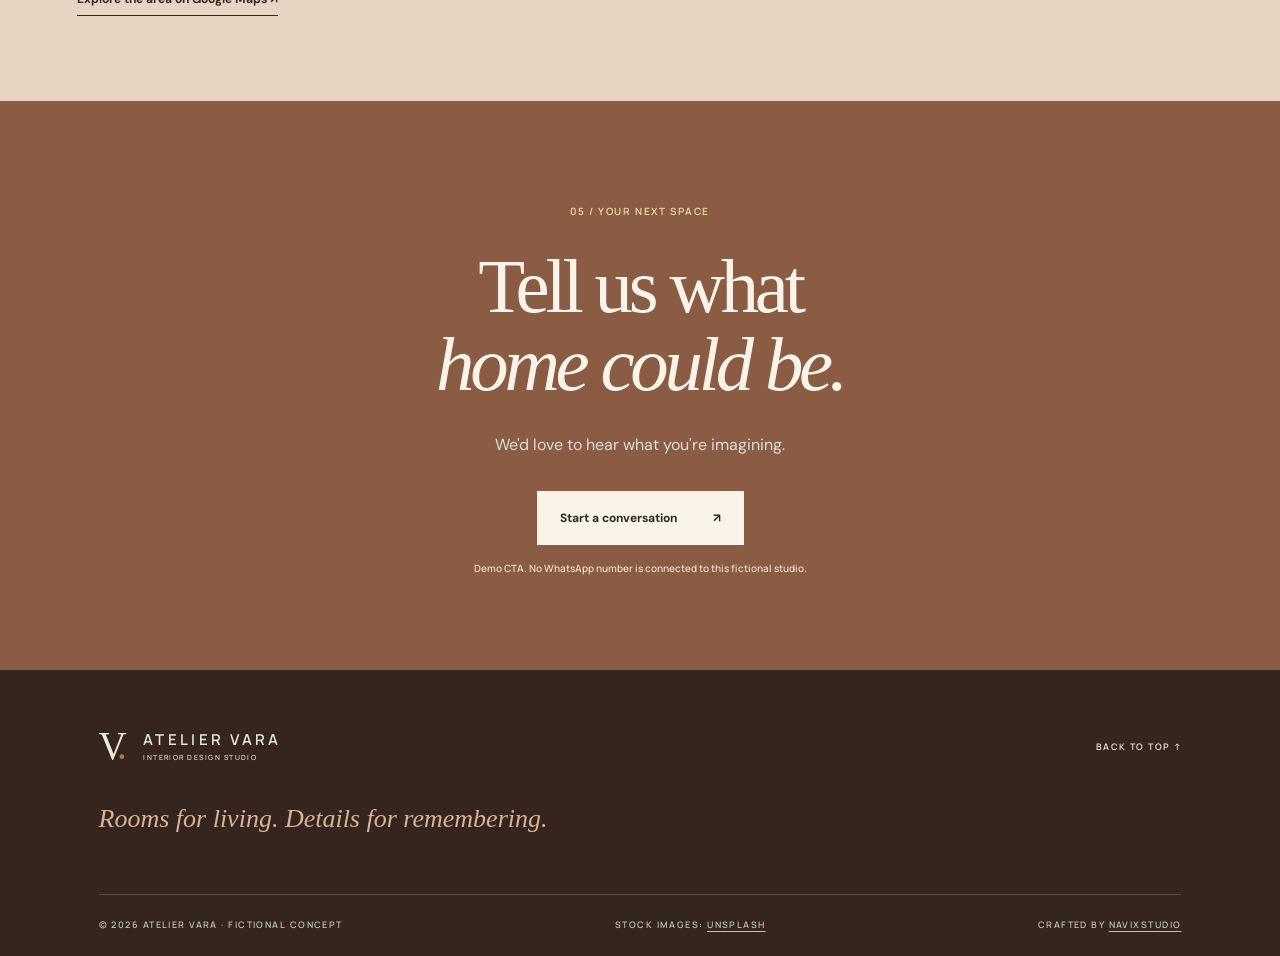
==== commit 10ec85da: "Update index.html" ====
--- a/index.html
+++ b/index.html
@@ -1,2 +1,2 @@
 <!doctype html><html lang="en"><head><meta charset="utf-8"><meta name="viewport" content="width=device-width,initial-scale=1"><meta name="theme-color" content="#242a25"><meta name="description" content="A fictional Bengaluru interior design studio portfolio concept, crafted by NavixStudio."><title>Atelier Vara | Spaces to live in</title><link rel="preconnect" href="https://fonts.googleapis.com"><link rel="preconnect" href="https://fonts.gstatic.com" crossorigin><link href="https://fonts.googleapis.com/css2?family=DM+Sans:wght@400;500;600;700&family=Manrope:wght@400;500;600&display=swap" rel="stylesheet"><link rel="stylesheet" href="./atelier.css">
-</head><body><div id="root"><link rel="preload" as="image" href="https://images.unsplash.com/photo-1600210492486-724fe5c67fb0?w=1400&amp;q=85"/><link rel="preload" as="image" href="https://images.unsplash.com/photo-1600607687920-4e2a09cf159d?w=1400&amp;q=85"/><a class="skip" href="#main">Skip to content</a><div class="progress" style="transform:scaleX(0)"></div><header id="top"><a class="logo" href="#top" aria-label="Atelier Vara home"><span class="logo-symbol">V<span>.</span></span><span>ATELIER VARA<small>INTERIOR DESIGN STUDIO</small></span></a><nav class="" aria-label="Main navigation"><a href="#work">Selected work</a><a href="#studio">The studio</a><a href="#process">How we work</a><a href="#visit">Find us</a><a class="nav-cta" href="#contact">Start a project ↗</a></nav><button class="menu" type="button" aria-label="Open menu" aria-expanded="false"><span></span><span></span></button></header><main id="main"><section class="hero"><div class="hero-photo" role="img" aria-label="Illustrative warm interior photograph"></div><div class="hero-wash"></div><div class="hero-copy"><p class="eyebrow">BENGALURU · INTERIOR DESIGN STUDIO</p><h1>Space for a<br/><em>life well lived.</em></h1><p>Homes with room for the people, habits and quiet moments that make them yours.</p><a class="button light" href="#work">Explore the work <span>↗</span></a></div><div class="hero-bottom"><span>01 / ATELIER VARA</span><span>SCROLL TO DISCOVER ↓</span></div></section><section id="work" class="work shell"><div class="section-line"><span>01 / SELECTED SPACES</span><span class="rule"></span><span>BENGALURU, INDIA</span></div><div class="work-heading"><div><h2>Made to feel<br/><em>like home.</em></h2><p>A portfolio concept across homes and neighborhoods. The spaces and project names below are illustrative.</p></div><span class="work-count">01 — 04 / SELECTED</span></div><div class="projects"><div class="project"><div class="project-photo"><img src="https://images.unsplash.com/photo-1600210492486-724fe5c67fb0?w=1400&amp;q=85" alt="Warm neutral living room with layered furnishings" loading="eager" width="1200" height="900"/></div><div class="project-meta"><span>01 / 04</span><span>RESIDENTIAL / LIVING</span></div><div class="project-title"><h3>The Quiet House</h3><span>INDIRANAGAR ↗</span></div></div><div class="project"><div class="project-photo"><img src="https://images.unsplash.com/photo-1600607687920-4e2a09cf159d?w=1400&amp;q=85" alt="Open contemporary interior with natural light" loading="eager" width="1200" height="900"/></div><div class="project-meta"><span>02 / 04</span><span>RESIDENTIAL / INTERIORS</span></div><div class="project-title"><h3>Light &amp; Line</h3><span>JAYANAGAR ↗</span></div></div><div class="project"><div class="project-photo"><img src="https://images.unsplash.com/photo-1600566753190-17f0baa2a6c3?w=1400&amp;q=85" alt="Modern home with warm materials and glass" loading="lazy" width="1200" height="900"/></div><div class="project-meta"><span>03 / 04</span><span>RESIDENTIAL / VILLA</span></div><div class="project-title"><h3>The Courtyard Edit</h3><span>WHITEFIELD ↗</span></div></div><div class="project"><div class="project-photo"><img src="https://images.unsplash.com/photo-1618221195710-dd6b41faaea6?w=1400&amp;q=85" alt="Considered living space with soft natural palette" loading="lazy" width="1200" height="900"/></div><div class="project-meta"><span>04 / 04</span><span>RESIDENTIAL / DINING</span></div><div class="project-title"><h3>Room to Gather</h3><span>KORAMANGALA ↗</span></div></div></div><p class="disclaimer">CONCEPT PORTFOLIO. These are sample project names and stock images, not completed work by an actual studio.</p></section><section class="philosophy" id="studio"><div class="philosophy-photo" role="img" aria-label="Illustrative detail of a contemporary interior"></div><div class="philosophy-copy"><p class="eyebrow">02 / A WAY OF SEEING</p><h2>Not a showroom.<br/><em>Your home.</em></h2><p>A place should look beautiful, but it should also know how you live. Atelier Vara is a fictional studio concept built around useful plans, honest materials and little details that last.</p><a href="#process" class="text-link">See how we work <span>↗</span></a></div></section><section class="process shell" id="process"><div class="section-line"><span>03 / THE PROCESS</span><span class="rule"></span></div><div class="process-grid"><div class=""><h2>From first thought<br/>to <em>final detail.</em></h2><p>Clear steps, with space to make it personal.</p></div><div class="steps"><div class="step"><span>01</span><div><h3>Listen first</h3><p>We begin with the space, your routine and what you want to change.</p></div><span aria-hidden="true">↗</span></div><div class="step"><span>02</span><div><h3>Shape the plan</h3><p>A layout, material direction and budget conversation before decisions stack up.</p></div><span aria-hidden="true">↗</span></div><div class="step"><span>03</span><div><h3>Bring it home</h3><p>The details come together, with regular check-ins as the work takes shape.</p></div><span aria-hidden="true">↗</span></div></div></div><p class="process-note">Illustrative service journey. Actual deliverables, timing and fees depend on the studio and project scope.</p></section><section id="visit" class="visit"><div class="visit-copy"><p class="eyebrow">04 / FIND THE STUDIO</p><h2>Closer than<br/><em>you think.</em></h2><p>Good work starts with a conversation. This demo map shows the Indiranagar area of Bengaluru, not a real Atelier Vara office.</p><span>INDIRANAGAR · BENGALURU</span><small>Sample area only. Replace with the real studio&#x27;s verified office and Google Maps listing before client use.</small><a href="https://www.google.com/maps/search/?api=1&amp;query=Indiranagar%2C%20Bengaluru" target="_blank" rel="noopener noreferrer">Explore the area on Google Maps ↗</a></div><div class="map"><iframe title="Google Maps showing sample studio area in Indiranagar, Bengaluru" src="https://maps.google.com/maps?q=Indiranagar%2C%20Bengaluru&amp;z=13&amp;output=embed" loading="lazy" referrerPolicy="no-referrer-when-downgrade" allowFullScreen=""></iframe></div></section><section class="contact" id="contact"><div class=""><p class="eyebrow">05 / YOUR NEXT SPACE</p><h2>Tell us what<br/><em>home could be.</em></h2><p>We&#x27;d love to hear what you&#x27;re imagining.</p><button type="button" class="button light">Start a conversation <span>↗</span></button><small>Demo CTA. No WhatsApp number is connected to this fictional studio.</small></div></section></main><footer><div class="foot-top"><a class="logo" href="#top"><span class="logo-symbol">V<span>.</span></span><span>ATELIER VARA<small>INTERIOR DESIGN STUDIO</small></span></a><a href="#top">BACK TO TOP ↑</a></div><p>Rooms for living. Details for remembering.</p><div class="foot-bottom"><span>© 2026 ATELIER VARA · FICTIONAL CONCEPT</span><span>STOCK IMAGES: <a href="https://unsplash.com/" target="_blank" rel="noopener noreferrer">UNSPLASH</a></span><span>CRAFTED BY <a href="https://www.instagram.com/navixdevstudio/" target="_blank" rel="noopener noreferrer">NAVIXSTUDIO</a></span></div></footer></div><style>.modal-backdrop[hidden]{display:none}.project,.work-heading,.philosophy-copy,.step{transition:opacity .75s,transform .75s}@media(prefers-reduced-motion:no-preference){.project:not(.revealed),.work-heading:not(.revealed),.philosophy-copy:not(.revealed),.step:not(.revealed){opacity:.35;transform:translateY(22px)}}</style><script>document.querySelector('.menu')?.addEventListener('click',()=>{let n=document.querySelector('nav');let v=n.classList.toggle('open');document.querySelector('.menu').setAttribute('aria-expanded',v)});document.querySelectorAll('nav a').forEach(a=>a.addEventListener('click',()=>{document.querySelector('nav').classList.remove('open');document.querySelector('.menu').setAttribute('aria-expanded','false')}));let backdrop=document.querySelector('.modal-backdrop');document.querySelector('.contact .button')?.addEventListener('click',()=>{backdrop.hidden=false});backdrop?.addEventListener('click',e=>{if(e.target===backdrop||e.target.closest('.close,.modal .button'))backdrop.hidden=true});document.addEventListener('keydown',e=>{if(e.key==='Escape')backdrop.hidden=true});if(!matchMedia('(prefers-reduced-motion: reduce)').matches){let ob=new IntersectionObserver(es=>es.forEach(e=>{if(e.isIntersecting){e.target.classList.add('revealed');ob.unobserve(e.target)}}),{threshold:.08});document.querySelectorAll('.project,.work-heading,.philosophy-copy,.step').forEach(x=>ob.observe(x))}window.addEventListener('scroll',()=>document.querySelector('.progress').style.transform='scaleX('+(scrollY/(document.documentElement.scrollHeight-innerHeight)||0)+')',{passive:true});</script></body></html>
+</head><body><div id="root"><link rel="preload" as="image" href="https://images.unsplash.com/photo-1756302555654-5e413da2d1b8?w=1400&amp;q=85"/><link rel="preload" as="image" href="https://images.unsplash.com/photo-1755884932029-c26586a7b06a?w=1400&amp;q=85"/><a class="skip" href="#main">Skip to content</a><div class="progress" style="transform:scaleX(0)"></div><header id="top"><a class="logo" href="#top" aria-label="Atelier Vara home"><span class="logo-symbol">V<span>.</span></span><span>ATELIER VARA<small>INTERIOR DESIGN STUDIO</small></span></a><nav class="" aria-label="Main navigation"><a href="#work">Selected work</a><a href="#studio">The studio</a><a href="#process">How we work</a><a href="#visit">Find us</a><a class="nav-cta" href="#contact">Start a project ↗</a></nav><button class="menu" type="button" aria-label="Open menu" aria-expanded="false"><span></span><span></span></button></header><main id="main"><section class="hero"><div class="hero-photo" role="img" aria-label="Illustrative warm interior photograph"></div><div class="hero-wash"></div><div class="hero-copy"><p class="eyebrow">BENGALURU · INTERIOR DESIGN STUDIO</p><h1>Space for a<br/><em>life well lived.</em></h1><p>Homes with room for the people, habits and quiet moments that make them yours.</p><a class="button light" href="#work">Explore the work <span>↗</span></a></div><div class="hero-bottom"><span>01 / ATELIER VARA</span><span>SCROLL TO DISCOVER ↓</span></div></section><section id="work" class="work shell"><div class="section-line"><span>01 / SELECTED SPACES</span><span class="rule"></span><span>BENGALURU, INDIA</span></div><div class="work-heading"><div><h2>Made to feel<br/><em>like home.</em></h2><p>A portfolio concept across homes and neighborhoods. The spaces and project names below are illustrative.</p></div><span class="work-count">01 — 04 / SELECTED</span></div><div class="projects"><div class="project"><div class="project-photo"><img src="https://images.unsplash.com/photo-1756302555654-5e413da2d1b8?w=1400&amp;q=85" alt="Warm living room with leather sofa and hearth" loading="eager" width="1200" height="900"/></div><div class="project-meta"><span>01 / 04</span><span>RESIDENTIAL / LIVING</span></div><div class="project-title"><h3>Warmth & Form</h3><span>INDIRANAGAR ↗</span></div></div><div class="project"><div class="project-photo"><img src="https://images.unsplash.com/photo-1755884932029-c26586a7b06a?w=1400&amp;q=85" alt="Dining room framed by a timber arch and woven lights" loading="eager" width="1200" height="900"/></div><div class="project-meta"><span>02 / 04</span><span>RESIDENTIAL / DINING</span></div><div class="project-title"><h3>Light &amp; Line</h3><span>JAYANAGAR ↗</span></div></div><div class="project"><div class="project-photo"><img src="https://images.unsplash.com/photo-1764760764956-fcb78be107a5?w=1400&amp;q=85" alt="Bedroom lit by golden afternoon sunlight" loading="lazy" width="1200" height="900"/></div><div class="project-meta"><span>03 / 04</span><span>RESIDENTIAL / BEDROOM</span></div><div class="project-title"><h3>Afternoon Light</h3><span>WHITEFIELD ↗</span></div></div><div class="project"><div class="project-photo"><img src="https://images.unsplash.com/photo-1774427760495-393961affbde?w=1400&amp;q=85" alt="Kitchen with warm timber and terrazzo backsplash" loading="lazy" width="1200" height="900"/></div><div class="project-meta"><span>04 / 04</span><span>RESIDENTIAL / DINING</span></div><div class="project-title"><h3>The Everyday Kitchen</h3><span>KORAMANGALA ↗</span></div></div></div><p class="disclaimer">CONCEPT PORTFOLIO. These are sample project names and stock images, not completed work by an actual studio.</p></section><section class="philosophy" id="studio"><div class="philosophy-photo" role="img" aria-label="Illustrative detail of a contemporary interior"></div><div class="philosophy-copy"><p class="eyebrow">02 / A WAY OF SEEING</p><h2>Not a showroom.<br/><em>Your home.</em></h2><p>A place should look beautiful, but it should also know how you live. Atelier Vara is a fictional studio concept built around useful plans, honest materials and little details that last.</p><a href="#process" class="text-link">See how we work <span>↗</span></a></div></section><section class="process shell" id="process"><div class="section-line"><span>03 / THE PROCESS</span><span class="rule"></span></div><div class="process-grid"><div class=""><h2>From first thought<br/>to <em>final detail.</em></h2><p>Clear steps, with space to make it personal.</p></div><div class="steps"><div class="step"><span>01</span><div><h3>Listen first</h3><p>We begin with the space, your routine and what you want to change.</p></div><span aria-hidden="true">↗</span></div><div class="step"><span>02</span><div><h3>Shape the plan</h3><p>A layout, material direction and budget conversation before decisions stack up.</p></div><span aria-hidden="true">↗</span></div><div class="step"><span>03</span><div><h3>Bring it home</h3><p>The details come together, with regular check-ins as the work takes shape.</p></div><span aria-hidden="true">↗</span></div></div></div><p class="process-note">Illustrative service journey. Actual deliverables, timing and fees depend on the studio and project scope.</p></section><section id="visit" class="visit"><div class="visit-copy"><p class="eyebrow">04 / FIND THE STUDIO</p><h2>Closer than<br/><em>you think.</em></h2><p>Good work starts with a conversation. This demo map shows the Indiranagar area of Bengaluru, not a real Atelier Vara office.</p><span>INDIRANAGAR · BENGALURU</span><small>Sample area only. Replace with the real studio&#x27;s verified office and Google Maps listing before client use.</small><a href="https://www.google.com/maps/search/?api=1&amp;query=Indiranagar%2C%20Bengaluru" target="_blank" rel="noopener noreferrer">Explore the area on Google Maps ↗</a></div><div class="map"><iframe title="Google Maps showing sample studio area in Indiranagar, Bengaluru" src="https://maps.google.com/maps?q=Indiranagar%2C%20Bengaluru&amp;z=13&amp;output=embed" loading="lazy" referrerPolicy="no-referrer-when-downgrade" allowFullScreen=""></iframe></div></section><section class="contact" id="contact"><div class=""><p class="eyebrow">05 / YOUR NEXT SPACE</p><h2>Tell us what<br/><em>home could be.</em></h2><p>We&#x27;d love to hear what you&#x27;re imagining.</p><button type="button" class="button light">Start a conversation <span>↗</span></button><small>Demo CTA. No WhatsApp number is connected to this fictional studio.</small></div></section></main><footer><div class="foot-top"><a class="logo" href="#top"><span class="logo-symbol">V<span>.</span></span><span>ATELIER VARA<small>INTERIOR DESIGN STUDIO</small></span></a><a href="#top">BACK TO TOP ↑</a></div><p>Rooms for living. Details for remembering.</p><div class="foot-bottom"><span>© 2026 ATELIER VARA · FICTIONAL CONCEPT</span><span>STOCK IMAGES: <a href="https://unsplash.com/" target="_blank" rel="noopener noreferrer">UNSPLASH</a></span><span>CRAFTED BY <a href="https://www.instagram.com/navixdevstudio/" target="_blank" rel="noopener noreferrer">NAVIXSTUDIO</a></span></div></footer></div><div class="modal-backdrop" hidden><div class="modal" role="dialog" aria-modal="true" aria-labelledby="modal-title"><button class="close" type="button" aria-label="Close">×</button><p class="eyebrow">CONCEPT DEMO</p><h2 id="modal-title">Make it yours.</h2><p>This is a sample studio site. Add the actual studio’s WhatsApp number, real project photographs and verified office address before sending enquiries.</p><button class="button dark" type="button">Got it</button></div></div><style>.modal-backdrop[hidden]{display:none}.project,.work-heading,.philosophy-copy,.step{transition:opacity .75s,transform .75s}</style><script>document.querySelector('.menu')?.addEventListener('click',()=>{let n=document.querySelector('nav');let v=n.classList.toggle('open');document.querySelector('.menu').setAttribute('aria-expanded',v)});document.querySelectorAll('nav a').forEach(a=>a.addEventListener('click',()=>{document.querySelector('nav').classList.remove('open');document.querySelector('.menu').setAttribute('aria-expanded','false')}));let backdrop=document.querySelector('.modal-backdrop');document.querySelector('.contact .button')?.addEventListener('click',()=>{backdrop.hidden=false});backdrop?.addEventListener('click',e=>{if(e.target===backdrop||e.target.closest('.close,.modal .button'))backdrop.hidden=true});document.addEventListener('keydown',e=>{if(e.key==='Escape')backdrop.hidden=true});if(!matchMedia('(prefers-reduced-motion: reduce)').matches){let ob=new IntersectionObserver(es=>es.forEach(e=>{if(e.isIntersecting){e.target.classList.add('revealed');ob.unobserve(e.target)}}),{threshold:.08});document.querySelectorAll('.project,.work-heading,.philosophy-copy,.step').forEach(x=>ob.observe(x))}window.addEventListener('scroll',()=>document.querySelector('.progress').style.transform='scaleX('+(scrollY/(document.documentElement.scrollHeight-innerHeight)||0)+')',{passive:true});</script></body></html>
--- a/atelier.css
+++ b/atelier.css
@@ -1 +1,7 @@
-:root{--ink:#242a25;--paper:#f3f0e8;--sand:#e9e5da;--sage:#dfe7df;--line:#d5d6cc;--gold:#aa9478}*{box-sizing:border-box}html{scroll-behavior:smooth;scroll-padding-top:80px}body{margin:0;color:var(--ink);background:var(--paper);font-family:DM Sans,sans-serif;-webkit-font-smoothing:antialiased}a{color:inherit;text-decoration:none}button{font:inherit;cursor:pointer}h1,h2,h3,p{margin-top:0}.skip{position:absolute;top:-60px;left:14px;padding:10px;background:#fff;z-index:30}.skip:focus{top:12px}.progress{position:fixed;top:0;left:0;right:0;height:2px;transform-origin:left;background:var(--gold);z-index:20}header{height:82px;padding:0 5.5%;display:flex;align-items:center;justify-content:space-between;background:var(--paper);position:relative;z-index:12}.logo{display:flex;gap:14px;align-items:center;font:600 15px Manrope,sans-serif;letter-spacing:.22em;line-height:1}.logo small{display:block;font-size:7px;letter-spacing:.21em;margin-top:7px;font-weight:500}.logo-symbol{font: 46px/.8 Georgia,serif;letter-spacing:-.12em;padding-right:7px}.logo-symbol span{color:var(--gold)}nav{display:flex;align-items:center;gap:31px;font-size:12px;font-weight:600}nav>a:hover,.text-link:hover{color:#8f7659}.nav-cta{border:1px solid var(--ink);padding:14px 18px}.nav-cta:hover{background:var(--ink);color:#fff}.menu{display:none}.hero{position:relative;height:min(760px,calc(100svh - 82px));min-height:580px;color:#fff;overflow:hidden;background:#565b54}.hero-photo,.hero-wash{position:absolute;inset:0}.hero-photo{background:url(https://images.unsplash.com/photo-1600607687939-ce8a6c25118c?w=1900&q=85) center 53%/cover}.hero-wash{background:linear-gradient(90deg,#151c16bb,#1d281fa1 40%,#121b163b),linear-gradient(0deg,#15211870,transparent 34%)}.hero-copy{position:absolute;left:9%;top:48%;transform:translateY(-48%);max-width:790px}.eyebrow,.section-line,.project-meta,.project-title>span,.work-count,.disclaimer,.process-note,.visit-copy>span,.visit-copy small,.hero-bottom,.contact small,.foot-bottom,.foot-top>a:last-child{font:600 10px Manrope,sans-serif;letter-spacing:.16em}.hero .eyebrow{color:#e5dfd0}.hero h1,.work h2,.philosophy h2,.process h2,.visit h2,.contact h2{font:normal clamp(72px,9vw,139px)/.9 Georgia,serif;letter-spacing:-.055em}.hero h1{margin:29px 0}.hero h1 em,.work h2 em,.philosophy h2 em,.process h2 em,.visit h2 em,.contact h2 em{font-weight:400}.hero-copy>p:not(.eyebrow){font-size:16px;line-height:1.8;max-width:430px;color:#f2f0e9}.button{display:inline-flex;align-items:center;justify-content:space-between;gap:36px;padding:19px 23px;min-width:184px;border:0;font-size:12px;font-weight:700;transition:transform .25s,background .25s}.button:hover{transform:translateY(-3px)}.light{background:var(--paper);color:var(--ink)}.light:hover{background:#fff}.dark{background:var(--ink);color:#fff}.hero .button{margin-top:18px}.hero-bottom{position:absolute;left:5.5%;right:5.5%;bottom:30px;display:flex;justify-content:space-between;color:#ebe7db}.shell{max-width:1440px;margin:auto;padding:110px 7.7%}.section-line{display:flex;align-items:center;gap:23px;color:#8b795f}.rule{height:1px;background:var(--line);flex:1}.work-heading{display:flex;justify-content:space-between;align-items:end;margin:52px 0 44px}.work h2{font-size:clamp(54px,6vw,85px);margin:0 0 22px}.work-heading p{max-width:450px;line-height:1.75;font-size:14px;color:#667067;margin:0}.work-count{padding-bottom:6px;color:#887b68}.projects{display:grid;grid-template-columns:repeat(2,minmax(0,1fr));gap:78px 28px}.project-photo{height:clamp(310px,38vw,550px);overflow:hidden;background:#ccc6ba}.project:nth-child(2n){padding-top:88px}.project-photo img{display:block;width:100%;height:100%;object-fit:cover}.project-meta{display:flex;justify-content:space-between;margin-top:21px;color:#947f63;font-size:9px}.project-title{display:flex;justify-content:space-between;gap:10px;align-items:center;border-bottom:1px solid var(--line);padding:14px 0 20px}.project-title h3{font:normal clamp(27px,3vw,42px) Georgia,serif;letter-spacing:-.04em;margin:0}.project-title>span{font-size:9px;white-space:nowrap}.disclaimer{font-size:9px;line-height:1.7;letter-spacing:.06em;color:#777d71;margin:55px 0 0}.philosophy{display:grid;grid-template-columns:1fr 1fr;min-height:650px;background:#29372e;color:var(--paper)}.philosophy-photo{background:url(https://images.unsplash.com/photo-1600566753086-00f18fb6b3ea?w=1600&q=85) center/cover;min-height:600px}.philosophy-copy{align-self:center;padding:85px 12%}.philosophy .eyebrow,.contact .eyebrow{color:#d0b899}.philosophy h2{font-size:clamp(52px,5.2vw,75px);line-height:1.04;margin:38px 0 32px}.philosophy-copy>p:not(.eyebrow){line-height:1.85;color:#cbd5c9;max-width:440px;font-size:15px}.text-link{display:inline-flex;gap:40px;padding-bottom:10px;border-bottom:1px solid #d8d1c1;font-size:12px;font-weight:700;margin-top:27px}.process-grid{display:grid;grid-template-columns:1fr 1fr;gap:13%;padding-top:50px}.process h2{font-size:clamp(51px,5.5vw,76px);line-height:1.05}.process-grid>div:first-child>p{font-size:15px;color:#697167;line-height:1.8}.step{border-top:1px solid var(--line);display:grid;grid-template-columns:42px 1fr 20px;gap:17px;padding:26px 0}.step>span{font-size:11px;color:#987d60}.step h3{font: 27px Georgia,serif;margin-bottom:9px}.step p{font-size:13px;color:#6d756d;line-height:1.75;margin:0}.process-note{margin-top:60px;color:#879084;letter-spacing:.03em;line-height:1.7}.visit{display:grid;grid-template-columns:1fr 1fr;background:var(--sage);min-height:560px}.visit-copy{max-width:690px;justify-self:end;align-self:center;padding:80px 10% 80px 12%}.visit h2{font-size:clamp(51px,5vw,72px);line-height:1.05;margin:32px 0}.visit-copy>p:not(.eyebrow){font-size:15px;line-height:1.8;color:#627167}.visit-copy>span{display:block;margin:28px 0 13px}.visit-copy small{display:block;letter-spacing:0;line-height:1.6;font-size:10px;color:#627167}.visit-copy>a{display:inline-block;margin-top:28px;border-bottom:1px solid var(--ink);padding-bottom:8px;font-size:12px;font-weight:700}.map{filter:saturate(.7);min-height:560px}.map iframe{border:0;display:block;width:100%;height:100%;min-height:560px}.contact{background:#334638;color:var(--paper);text-align:center;padding:103px 20px 95px}.contact h2{font-size:clamp(60px,6vw,85px);line-height:1.02;margin:30px 0}.contact p:not(.eyebrow){color:#d9e1d6}.contact .button{margin:20px 0 16px}.contact small{display:block;color:#bbcab9;letter-spacing:0}footer{background:#1e2c23;color:#e8e9df;padding:60px 7.7% 25px}.foot-top,.foot-bottom{display:flex;align-items:center;justify-content:space-between;gap:20px}.foot-top>a:last-child{font-size:9px}.foot-top .logo-symbol{font-size:39px}footer>p{font:italic 26px Georgia,serif;color:#a3b2a3;margin:42px 0 60px}.foot-bottom{border-top:1px solid #ffffff2c;padding-top:23px;font-size:9px;color:#b7c1b5;flex-wrap:wrap}.foot-bottom a{text-decoration:underline;text-underline-offset:3px}.modal-backdrop{position:fixed;z-index:40;inset:0;display:grid;place-items:center;background:#07150ebb;padding:20px}.modal{position:relative;max-width:490px;background:var(--paper);color:var(--ink);padding:40px}.modal h2{font: 44px Georgia,serif;letter-spacing:-.05em}.modal>p:not(.eyebrow){line-height:1.7;color:#687168}.close{position:absolute;top:11px;right:17px;background:none;border:0;font-size:30px}@media(max-width:700px){header{height:67px;padding:0 6%}.logo{font-size:13px}.logo-symbol{font-size:39px}.menu{display:grid;gap:6px;padding:13px;margin-right:-13px;background:none;border:0}.menu span{height:1px;background:var(--ink);width:25px}nav{display:none;position:absolute;left:0;right:0;top:67px;background:var(--paper);box-shadow:0 15px 25px #0002;flex-direction:column;align-items:stretch;padding:15px 6% 25px;gap:0}nav.open{display:flex}nav a{padding:14px 0;border-bottom:1px solid var(--line)}.nav-cta{text-align:center;margin-top:12px}.hero{height:calc(100svh - 67px);min-height:590px}.hero-photo{background-position:60% center}.hero-wash{background:linear-gradient(90deg,#101d15ce,#1d281f63),linear-gradient(0deg,#16231a81,transparent 35%)}.hero-copy{left:7%;right:6%;top:46%}.hero h1{font-size:clamp(65px,16vw,100px)}.hero-copy>p:not(.eyebrow){font-size:14px}.eyebrow{font-size:9px}.hero-bottom{left:7%;right:7%;font-size:8px}.hero-bottom span:last-child{display:none}.shell{padding:77px 7%}.work-heading{display:block;margin:40px 0 35px}.work h2{font-size:clamp(53px,13vw,70px)}.work-count{display:block;margin-top:24px}.projects{grid-template-columns:1fr;gap:43px}.project:nth-child(2n){padding-top:0}.project-photo{height:360px}.project-title h3{font-size:32px}.project-title>span{font-size:8px}.project-meta{font-size:8px}.disclaimer{margin-top:42px}.philosophy{display:flex;flex-direction:column}.philosophy-photo{min-height:380px}.philosophy-copy{padding:69px 7% 76px}.philosophy h2{font-size:55px}.process-grid{display:block;padding-top:38px}.process h2{font-size:55px}.steps{margin-top:46px}.process-note{margin-top:42px}.visit{display:flex;flex-direction:column}.visit-copy{padding:74px 7% 47px;align-self:auto;max-width:none}.visit h2{font-size:55px}.map,.map iframe{height:390px;min-height:390px}.contact{padding:82px 7%}.contact h2{font-size:56px}footer{padding:53px 7% 25px}.foot-top .logo{font-size:12px}.foot-top .logo-symbol{font-size:35px}footer>p{margin:37px 0 54px}.foot-bottom{line-height:1.9}}@media(prefers-reduced-motion:reduce){html{scroll-behavior:auto}*,*:before,*:after{animation-duration:.01ms!important;transition-duration:.01ms!important}}
+:root{--ink:#342721;--paper:#f9f3e9;--sand:#efe0ce;--sage:#e7d4c2;--line:#d7c7b9;--gold:#b67350}*{box-sizing:border-box}html{scroll-behavior:smooth;scroll-padding-top:80px}body{margin:0;color:var(--ink);background:var(--paper);font-family:'DM Sans',sans-serif;-webkit-font-smoothing:antialiased}a{color:inherit;text-decoration:none}button{font:inherit;cursor:pointer}h1,h2,h3,p{margin-top:0}.skip{position:absolute;top:-60px;left:14px;padding:10px;background:white;z-index:30}.skip:focus{top:12px}.progress{position:fixed;top:0;left:0;right:0;height:2px;transform-origin:left;background:var(--gold);z-index:20}header{height:82px;padding:0 5.5%;display:flex;align-items:center;justify-content:space-between;background:var(--paper);position:relative;z-index:12}.logo{display:flex;gap:14px;align-items:center;font:600 15px Manrope,sans-serif;letter-spacing:.22em;line-height:1}.logo small{display:block;font-size:7px;letter-spacing:.21em;margin-top:7px;font-weight:500}.logo-symbol{font:normal 46px/.8 Georgia,serif;letter-spacing:-.12em;padding-right:7px}.logo-symbol span{color:var(--gold)}nav{display:flex;align-items:center;gap:31px;font-size:12px;font-weight:600}nav>a:hover,.text-link:hover{color:#8f7659}.nav-cta{border:1px solid var(--ink);padding:14px 18px}.nav-cta:hover{background:var(--ink);color:white}.menu{display:none}.hero{position:relative;height:min(760px,calc(100svh - 82px));min-height:580px;color:white;overflow:hidden;background:#684b3b}.hero-photo,.hero-wash{position:absolute;inset:0}.hero-photo{background:url('https://images.unsplash.com/photo-1747336754868-82d5bef02448?w=1900&q=85') center 53%/cover}.hero-wash{background:linear-gradient(90deg,#29180b8a 0%,#3d271e81 40%,#24130822 100%),linear-gradient(0deg,#3a201e4d,transparent 34%)}.hero-copy{position:absolute;left:9%;top:48%;transform:translateY(-48%);max-width:790px}.eyebrow,.section-line,.project-meta,.project-title>span,.work-count,.disclaimer,.process-note,.visit-copy>span,.visit-copy small,.hero-bottom,.contact small,.foot-bottom,.foot-top>a:last-child{font:600 10px Manrope,sans-serif;letter-spacing:.16em}.hero .eyebrow{color:#e5dfd0}.hero h1,.work h2,.philosophy h2,.process h2,.visit h2,.contact h2{font:normal clamp(72px,9vw,139px)/.9 Georgia,serif;letter-spacing:-.055em}.hero h1{margin:29px 0}.hero h1 em,.work h2 em,.philosophy h2 em,.process h2 em,.visit h2 em,.contact h2 em{font-weight:400}.hero-copy>p:not(.eyebrow){font-size:16px;line-height:1.8;max-width:430px;color:#f2f0e9}.button{display:inline-flex;align-items:center;justify-content:space-between;gap:36px;padding:19px 23px;min-width:184px;border:0;font-size:12px;font-weight:700;transition:transform .25s,background .25s}.button:hover{transform:translateY(-3px)}.light{background:var(--paper);color:var(--ink)}.light:hover{background:white}.dark{background:var(--ink);color:white}.hero .button{margin-top:18px}.hero-bottom{position:absolute;left:5.5%;right:5.5%;bottom:30px;display:flex;justify-content:space-between;color:#ebe7db}.shell{max-width:1440px;margin:auto;padding:110px 7.7%}.section-line{display:flex;align-items:center;gap:23px;color:#8b795f}.rule{height:1px;background:var(--line);flex:1}.work-heading{display:flex;justify-content:space-between;align-items:end;margin:52px 0 44px}.work h2{font-size:clamp(54px,6vw,85px);margin:0 0 22px}.work-heading p{max-width:450px;line-height:1.75;font-size:14px;color:#736354;margin:0}.work-count{padding-bottom:6px;color:#887b68}.projects{display:grid;grid-template-columns:repeat(2,minmax(0,1fr));gap:78px 28px}.project-photo{height:clamp(310px,38vw,550px);overflow:hidden;background:#ccc6ba}.project:nth-child(2n){padding-top:88px}.project-photo img{display:block;width:100%;height:100%;object-fit:cover}.project-meta{display:flex;justify-content:space-between;margin-top:21px;color:#947f63;font-size:9px}.project-title{display:flex;justify-content:space-between;gap:10px;align-items:center;border-bottom:1px solid var(--line);padding:14px 0 20px}.project-title h3{font:normal clamp(27px,3vw,42px) Georgia,serif;letter-spacing:-.04em;margin:0}.project-title>span{font-size:9px;white-space:nowrap}.disclaimer{font-size:9px;line-height:1.7;letter-spacing:.06em;color:#777d71;margin:55px 0 0}.philosophy{display:grid;grid-template-columns:1fr 1fr;min-height:650px;background:#56392f;color:var(--paper)}.philosophy-photo{background:url('https://images.unsplash.com/photo-1762755647813-017e128a4ba0?w=1600&q=85') center/cover;min-height:600px}.philosophy-copy{align-self:center;padding:85px 12%}.philosophy .eyebrow,.contact .eyebrow{color:#f5d7ad}.philosophy h2{font-size:clamp(52px,5.2vw,75px);line-height:1.04;margin:38px 0 32px}.philosophy-copy>p:not(.eyebrow){line-height:1.85;color:#eadfd6;max-width:440px;font-size:15px}.text-link{display:inline-flex;gap:40px;padding-bottom:10px;border-bottom:1px solid #d8d1c1;font-size:12px;font-weight:700;margin-top:27px}.process-grid{display:grid;grid-template-columns:1fr 1fr;gap:13%;padding-top:50px}.process h2{font-size:clamp(51px,5.5vw,76px);line-height:1.05}.process-grid>div:first-child>p{font-size:15px;color:#76675b;line-height:1.8}.step{border-top:1px solid var(--line);display:grid;grid-template-columns:42px 1fr 20px;gap:17px;padding:26px 0}.step>span{font-size:11px;color:#987d60}.step h3{font:normal 27px Georgia,serif;margin-bottom:9px}.step p{font-size:13px;color:#76675b;line-height:1.75;margin:0}.process-note{margin-top:60px;color:#879084;letter-spacing:.03em;line-height:1.7}.visit{display:grid;grid-template-columns:1fr 1fr;background:var(--sage);min-height:560px}.visit-copy{max-width:690px;justify-self:end;align-self:center;padding:80px 10% 80px 12%}.visit h2{font-size:clamp(51px,5vw,72px);line-height:1.05;margin:32px 0}.visit-copy>p:not(.eyebrow){font-size:15px;line-height:1.8;color:#6d5346}.visit-copy>span{display:block;margin:28px 0 13px}.visit-copy small{display:block;letter-spacing:0;line-height:1.6;font-size:10px;color:#6d5346}.visit-copy>a{display:inline-block;margin-top:28px;border-bottom:1px solid var(--ink);padding-bottom:8px;font-size:12px;font-weight:700}.map{filter:saturate(.7);min-height:560px}.map iframe{border:0;display:block;width:100%;height:100%;min-height:560px}.contact{background:#895c43;color:var(--paper);text-align:center;padding:103px 20px 95px}.contact h2{font-size:clamp(60px,6vw,85px);line-height:1.02;margin:30px 0}.contact p:not(.eyebrow){color:#d9e1d6}.contact .button{margin:20px 0 16px}.contact small{display:block;color:#f1d5c1;letter-spacing:0}footer{background:#36241e;color:#e8e9df;padding:60px 7.7% 25px}.foot-top,.foot-bottom{display:flex;align-items:center;justify-content:space-between;gap:20px}.foot-top>a:last-child{font-size:9px}.foot-top .logo-symbol{font-size:39px}footer>p{font:italic 26px Georgia,serif;color:#d7b398;margin:42px 0 60px}.foot-bottom{border-top:1px solid #ffffff2c;padding-top:23px;font-size:9px;color:#b7c1b5;flex-wrap:wrap}.foot-bottom a{text-decoration:underline;text-underline-offset:3px}.modal-backdrop{position:fixed;z-index:40;inset:0;display:grid;place-items:center;background:#07150ebb;padding:20px}.modal{position:relative;max-width:490px;background:var(--paper);color:var(--ink);padding:40px}.modal h2{font:normal 44px Georgia,serif;letter-spacing:-.05em}.modal>p:not(.eyebrow){line-height:1.7;color:#687168}.close{position:absolute;top:11px;right:17px;background:none;border:0;font-size:30px}
+@media(max-width:700px){header{height:67px;padding:0 6%}.logo{font-size:13px}.logo-symbol{font-size:39px}.menu{display:grid;gap:6px;padding:13px;margin-right:-13px;background:none;border:0}.menu span{height:1px;background:var(--ink);width:25px}nav{display:none;position:absolute;left:0;right:0;top:67px;background:var(--paper);box-shadow:0 15px 25px #0002;flex-direction:column;align-items:stretch;padding:15px 6% 25px;gap:0}nav.open{display:flex}nav a{padding:14px 0;border-bottom:1px solid var(--line)}.nav-cta{text-align:center;margin-top:12px}.hero{height:calc(100svh - 67px);min-height:590px}.hero-photo{background-position:60% center}.hero-wash{background:linear-gradient(90deg,#2f190f9c,#57332455),linear-gradient(0deg,#48292061,transparent 35%)}.hero-copy{left:7%;right:6%;top:46%}.hero h1{font-size:clamp(65px,16vw,100px)}.hero-copy>p:not(.eyebrow){font-size:14px}.eyebrow{font-size:9px}.hero-bottom{left:7%;right:7%;font-size:8px}.hero-bottom span:last-child{display:none}.shell{padding:77px 7%}.work-heading{display:block;margin:40px 0 35px}.work h2{font-size:clamp(53px,13vw,70px)}.work-count{display:block;margin-top:24px}.projects{grid-template-columns:1fr;gap:43px}.project:nth-child(2n){padding-top:0}.project-photo{height:360px}.project-title h3{font-size:32px}.project-title>span{font-size:8px}.project-meta{font-size:8px}.disclaimer{margin-top:42px}.philosophy{display:flex;flex-direction:column}.philosophy-photo{min-height:380px}.philosophy-copy{padding:69px 7% 76px}.philosophy h2{font-size:55px}.process-grid{display:block;padding-top:38px}.process h2{font-size:55px}.steps{margin-top:46px}.process-note{margin-top:42px}.visit{display:flex;flex-direction:column}.visit-copy{padding:74px 7% 47px;align-self:auto;max-width:none}.visit h2{font-size:55px}.map,.map iframe{height:390px;min-height:390px}.contact{padding:82px 7%}.contact h2{font-size:56px}footer{padding:53px 7% 25px}.foot-top .logo{font-size:12px}.foot-top .logo-symbol{font-size:35px}footer>p{margin:37px 0 54px}.foot-bottom{line-height:1.9}}
+@media(prefers-reduced-motion:reduce){html{scroll-behavior:auto}*,*:before,*:after{animation-duration:.01ms!important;transition-duration:.01ms!important}}
+
+/* Warm editorial identity, deliberately distinct from NavixStudio’s property showcase. */
+.hero-photo{background-position:center 48%;filter:sepia(.09) saturate(1.12)}.hero-wash{background:linear-gradient(90deg,#2f1b13a8,#4f302450 58%,#24160d22),linear-gradient(0deg,#3a211a77,transparent 40%)}.philosophy-photo{background-position:center 46%;filter:saturate(1.07)}.work{background:#f9f3e9}.project:nth-child(2) .project-photo img{object-position:center 40%}.project:nth-child(3) .project-photo img{object-position:center 52%}.project-photo{background:#dec7af}.contact{background:#895c43}.visit{background:#e7d4c2}.philosophy{background:#56392f}a:focus-visible,button:focus-visible{outline:2px solid #b67350;outline-offset:3px}
+@media(max-width:700px){.hero-photo{background-position:48% center}.hero-wash{background:linear-gradient(90deg,#2f1b13ad,#4e2c3555),linear-gradient(0deg,#3a211a6b,transparent 40%)}}
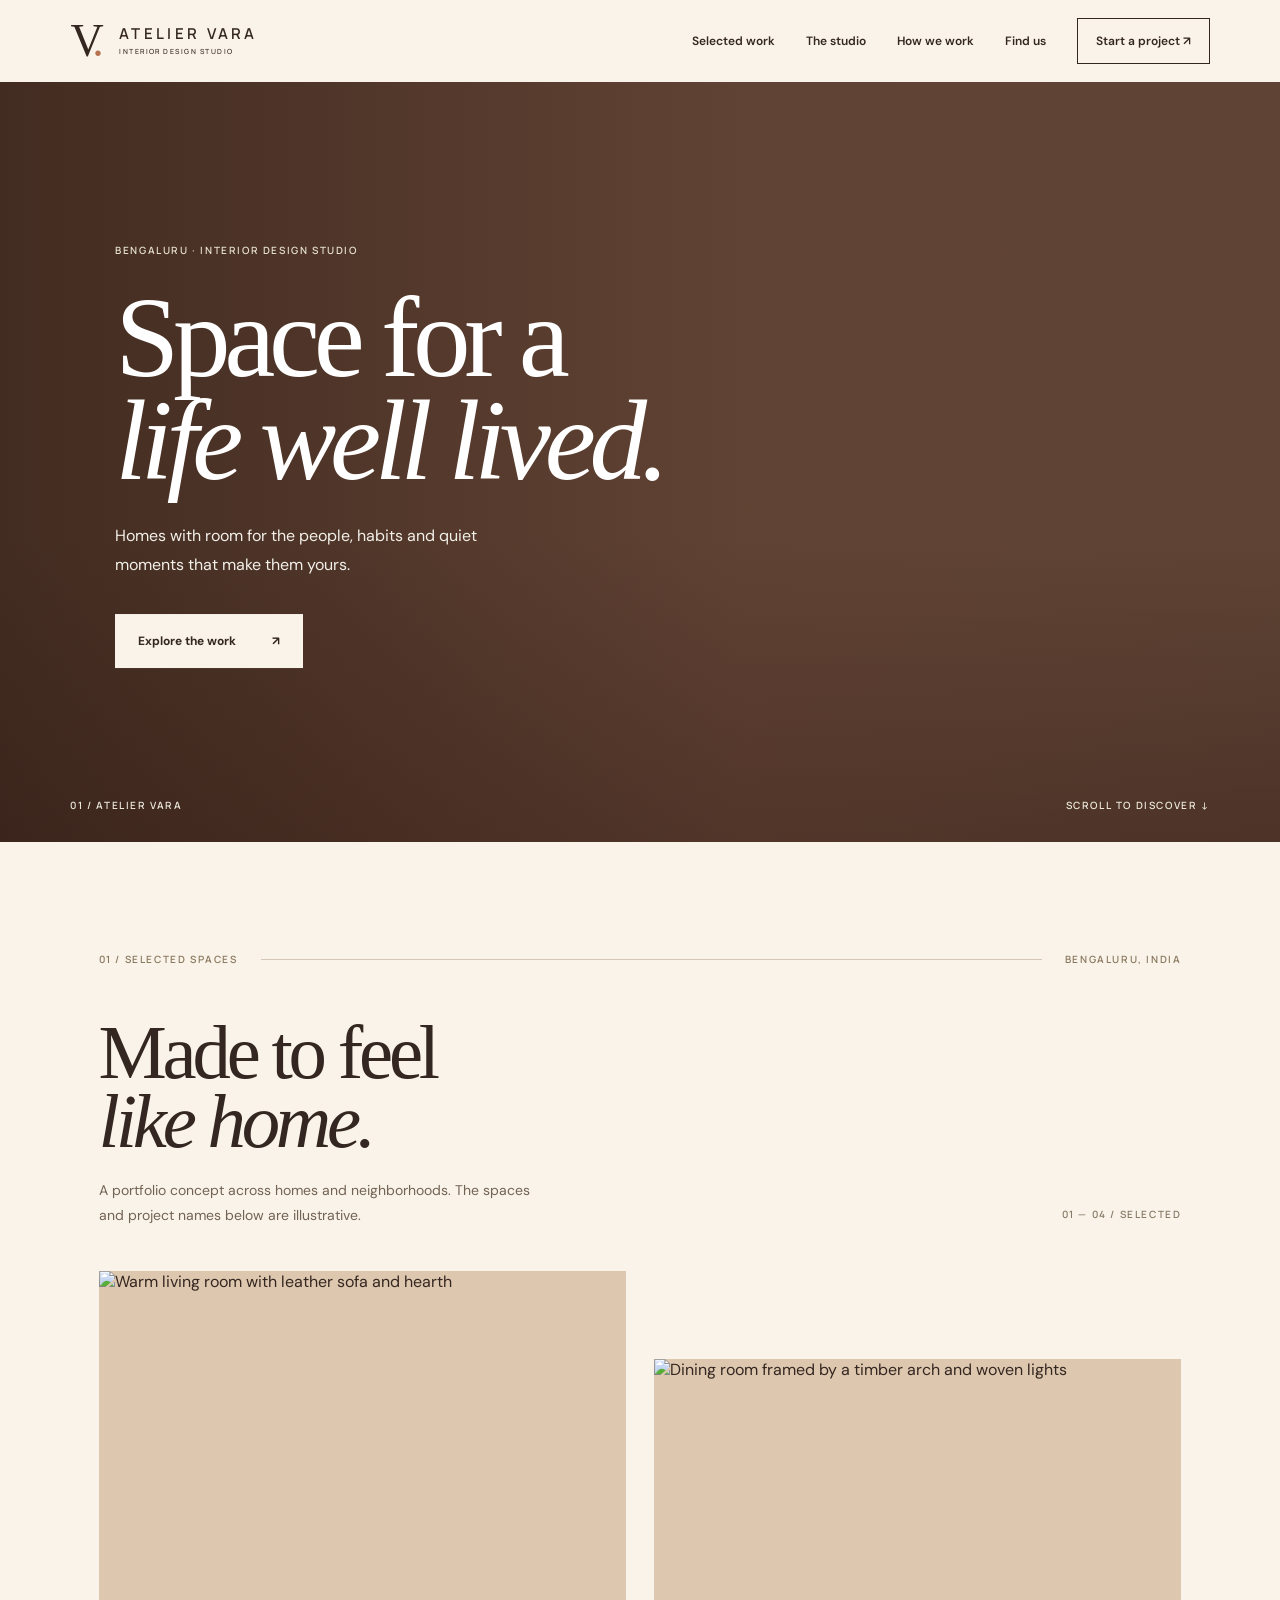
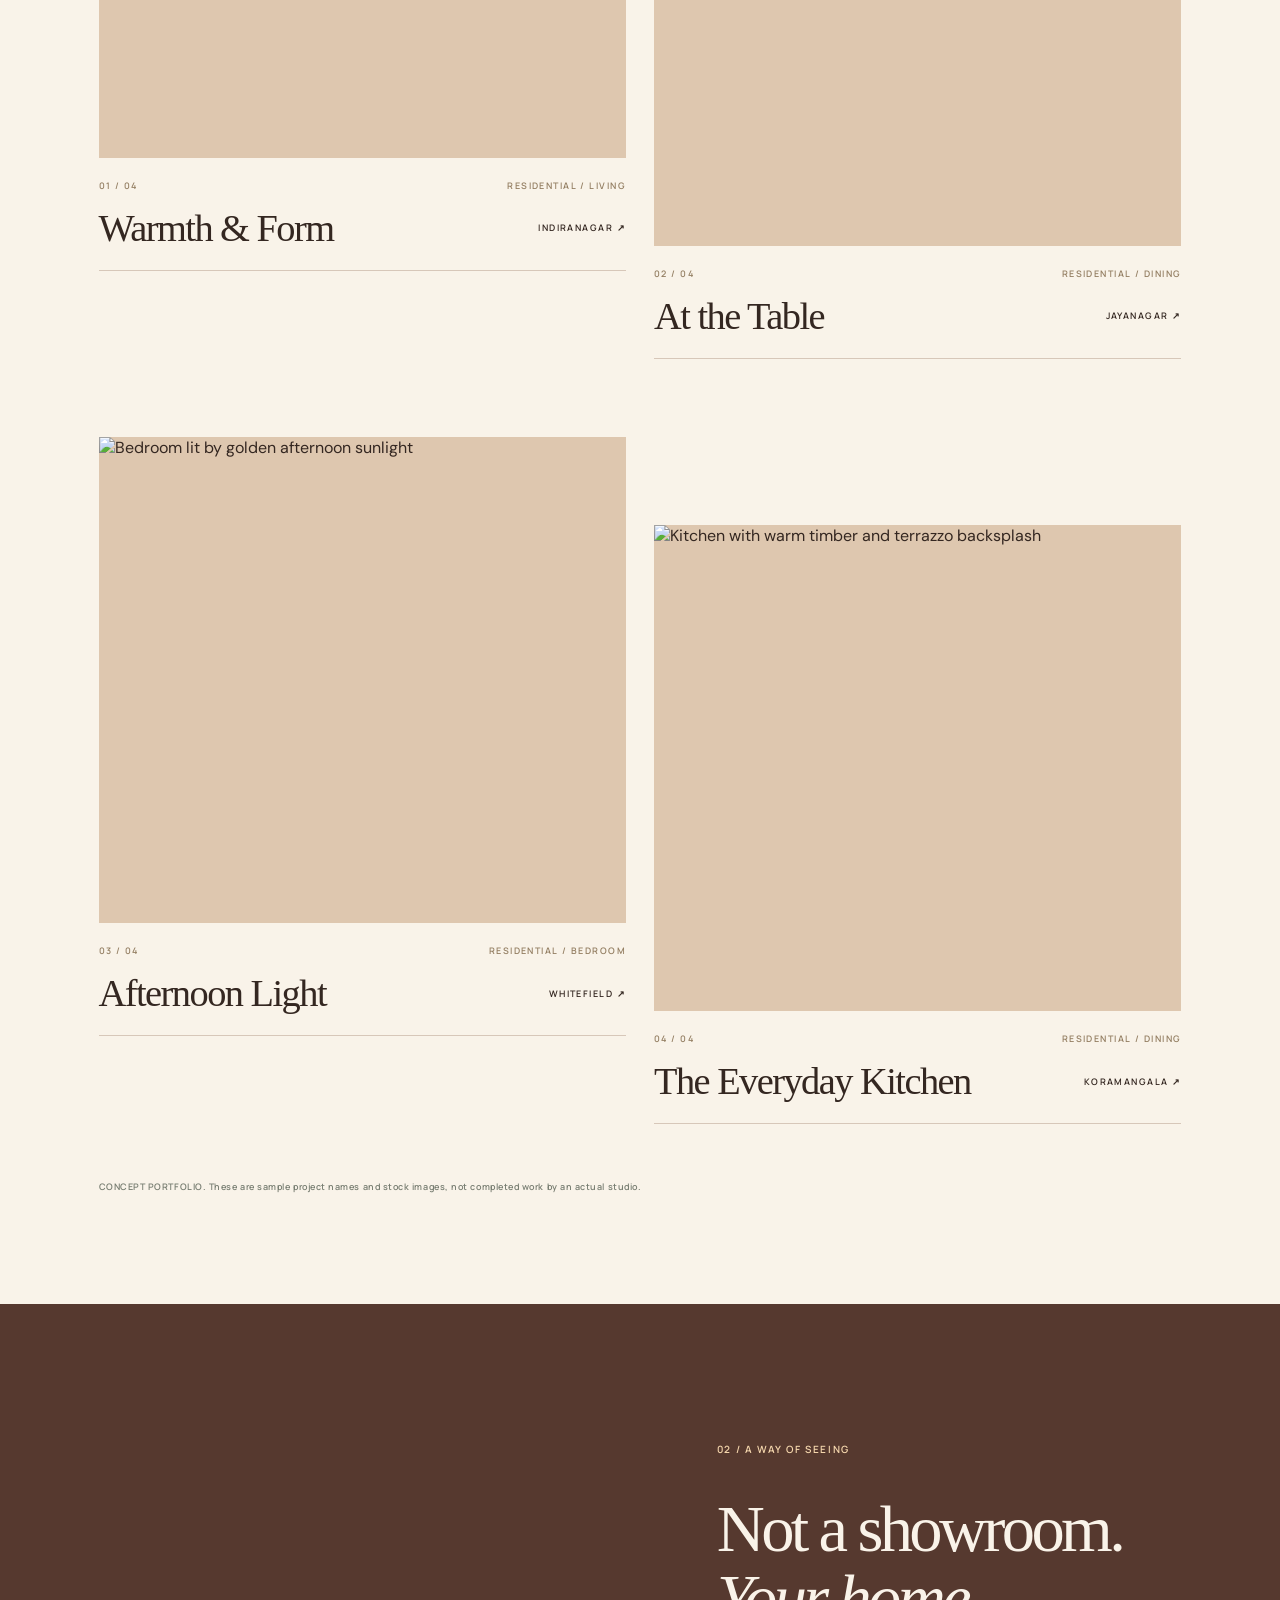
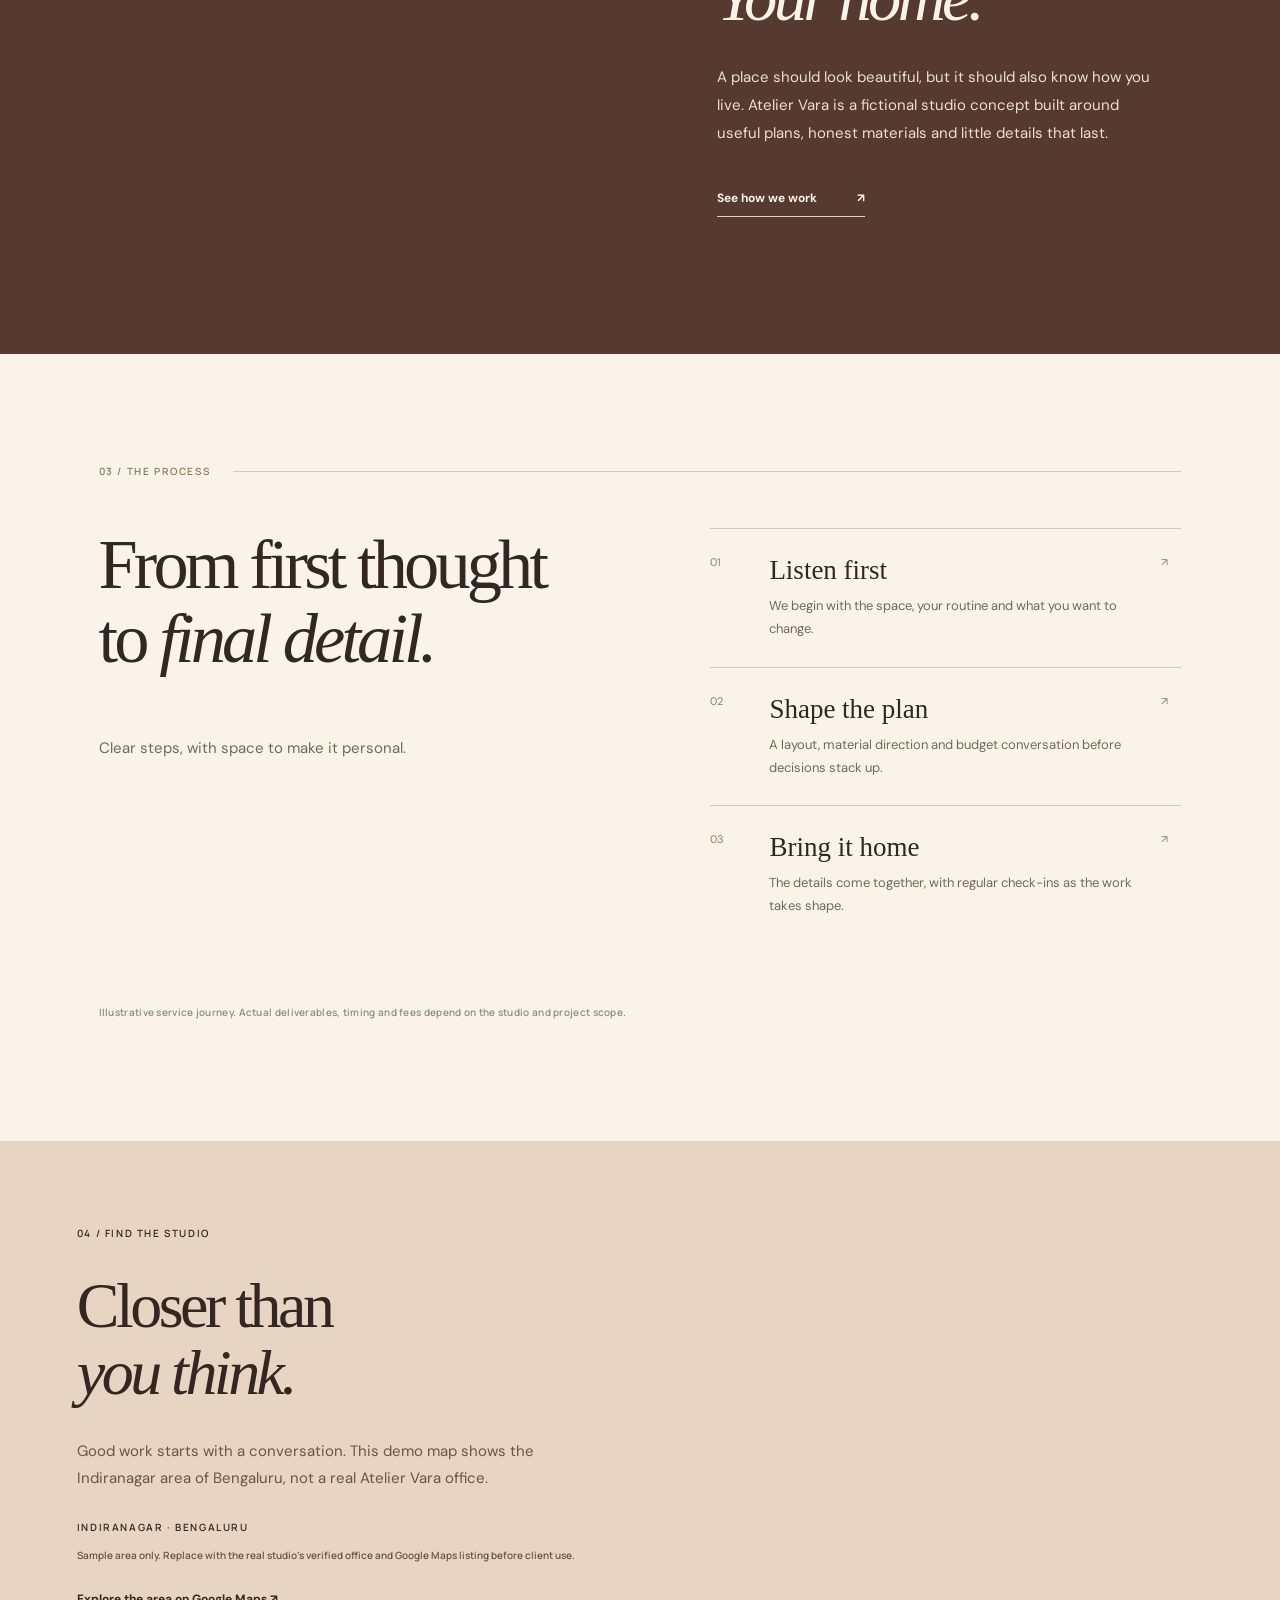
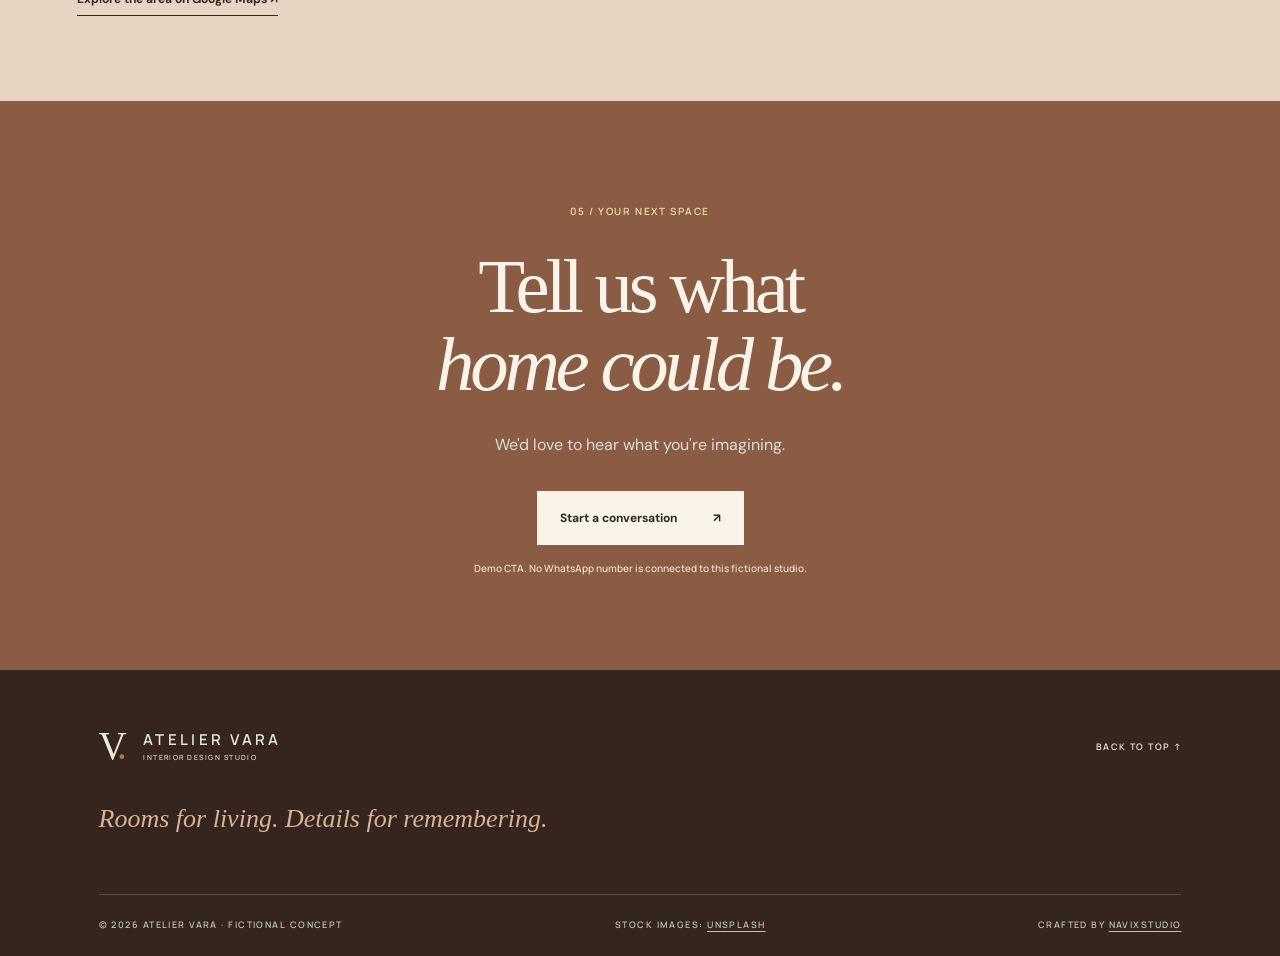
==== commit 146d2e25: "Update index.html" ====
--- a/index.html
+++ b/index.html
@@ -1,2 +1,2 @@
 <!doctype html><html lang="en"><head><meta charset="utf-8"><meta name="viewport" content="width=device-width,initial-scale=1"><meta name="theme-color" content="#242a25"><meta name="description" content="A fictional Bengaluru interior design studio portfolio concept, crafted by NavixStudio."><title>Atelier Vara | Spaces to live in</title><link rel="preconnect" href="https://fonts.googleapis.com"><link rel="preconnect" href="https://fonts.gstatic.com" crossorigin><link href="https://fonts.googleapis.com/css2?family=DM+Sans:wght@400;500;600;700&family=Manrope:wght@400;500;600&display=swap" rel="stylesheet"><link rel="stylesheet" href="./atelier.css">
-</head><body><div id="root"><link rel="preload" as="image" href="https://images.unsplash.com/photo-1756302555654-5e413da2d1b8?w=1400&amp;q=85"/><link rel="preload" as="image" href="https://images.unsplash.com/photo-1755884932029-c26586a7b06a?w=1400&amp;q=85"/><a class="skip" href="#main">Skip to content</a><div class="progress" style="transform:scaleX(0)"></div><header id="top"><a class="logo" href="#top" aria-label="Atelier Vara home"><span class="logo-symbol">V<span>.</span></span><span>ATELIER VARA<small>INTERIOR DESIGN STUDIO</small></span></a><nav class="" aria-label="Main navigation"><a href="#work">Selected work</a><a href="#studio">The studio</a><a href="#process">How we work</a><a href="#visit">Find us</a><a class="nav-cta" href="#contact">Start a project ↗</a></nav><button class="menu" type="button" aria-label="Open menu" aria-expanded="false"><span></span><span></span></button></header><main id="main"><section class="hero"><div class="hero-photo" role="img" aria-label="Illustrative warm interior photograph"></div><div class="hero-wash"></div><div class="hero-copy"><p class="eyebrow">BENGALURU · INTERIOR DESIGN STUDIO</p><h1>Space for a<br/><em>life well lived.</em></h1><p>Homes with room for the people, habits and quiet moments that make them yours.</p><a class="button light" href="#work">Explore the work <span>↗</span></a></div><div class="hero-bottom"><span>01 / ATELIER VARA</span><span>SCROLL TO DISCOVER ↓</span></div></section><section id="work" class="work shell"><div class="section-line"><span>01 / SELECTED SPACES</span><span class="rule"></span><span>BENGALURU, INDIA</span></div><div class="work-heading"><div><h2>Made to feel<br/><em>like home.</em></h2><p>A portfolio concept across homes and neighborhoods. The spaces and project names below are illustrative.</p></div><span class="work-count">01 — 04 / SELECTED</span></div><div class="projects"><div class="project"><div class="project-photo"><img src="https://images.unsplash.com/photo-1756302555654-5e413da2d1b8?w=1400&amp;q=85" alt="Warm living room with leather sofa and hearth" loading="eager" width="1200" height="900"/></div><div class="project-meta"><span>01 / 04</span><span>RESIDENTIAL / LIVING</span></div><div class="project-title"><h3>Warmth & Form</h3><span>INDIRANAGAR ↗</span></div></div><div class="project"><div class="project-photo"><img src="https://images.unsplash.com/photo-1755884932029-c26586a7b06a?w=1400&amp;q=85" alt="Dining room framed by a timber arch and woven lights" loading="eager" width="1200" height="900"/></div><div class="project-meta"><span>02 / 04</span><span>RESIDENTIAL / DINING</span></div><div class="project-title"><h3>Light &amp; Line</h3><span>JAYANAGAR ↗</span></div></div><div class="project"><div class="project-photo"><img src="https://images.unsplash.com/photo-1764760764956-fcb78be107a5?w=1400&amp;q=85" alt="Bedroom lit by golden afternoon sunlight" loading="lazy" width="1200" height="900"/></div><div class="project-meta"><span>03 / 04</span><span>RESIDENTIAL / BEDROOM</span></div><div class="project-title"><h3>Afternoon Light</h3><span>WHITEFIELD ↗</span></div></div><div class="project"><div class="project-photo"><img src="https://images.unsplash.com/photo-1774427760495-393961affbde?w=1400&amp;q=85" alt="Kitchen with warm timber and terrazzo backsplash" loading="lazy" width="1200" height="900"/></div><div class="project-meta"><span>04 / 04</span><span>RESIDENTIAL / DINING</span></div><div class="project-title"><h3>The Everyday Kitchen</h3><span>KORAMANGALA ↗</span></div></div></div><p class="disclaimer">CONCEPT PORTFOLIO. These are sample project names and stock images, not completed work by an actual studio.</p></section><section class="philosophy" id="studio"><div class="philosophy-photo" role="img" aria-label="Illustrative detail of a contemporary interior"></div><div class="philosophy-copy"><p class="eyebrow">02 / A WAY OF SEEING</p><h2>Not a showroom.<br/><em>Your home.</em></h2><p>A place should look beautiful, but it should also know how you live. Atelier Vara is a fictional studio concept built around useful plans, honest materials and little details that last.</p><a href="#process" class="text-link">See how we work <span>↗</span></a></div></section><section class="process shell" id="process"><div class="section-line"><span>03 / THE PROCESS</span><span class="rule"></span></div><div class="process-grid"><div class=""><h2>From first thought<br/>to <em>final detail.</em></h2><p>Clear steps, with space to make it personal.</p></div><div class="steps"><div class="step"><span>01</span><div><h3>Listen first</h3><p>We begin with the space, your routine and what you want to change.</p></div><span aria-hidden="true">↗</span></div><div class="step"><span>02</span><div><h3>Shape the plan</h3><p>A layout, material direction and budget conversation before decisions stack up.</p></div><span aria-hidden="true">↗</span></div><div class="step"><span>03</span><div><h3>Bring it home</h3><p>The details come together, with regular check-ins as the work takes shape.</p></div><span aria-hidden="true">↗</span></div></div></div><p class="process-note">Illustrative service journey. Actual deliverables, timing and fees depend on the studio and project scope.</p></section><section id="visit" class="visit"><div class="visit-copy"><p class="eyebrow">04 / FIND THE STUDIO</p><h2>Closer than<br/><em>you think.</em></h2><p>Good work starts with a conversation. This demo map shows the Indiranagar area of Bengaluru, not a real Atelier Vara office.</p><span>INDIRANAGAR · BENGALURU</span><small>Sample area only. Replace with the real studio&#x27;s verified office and Google Maps listing before client use.</small><a href="https://www.google.com/maps/search/?api=1&amp;query=Indiranagar%2C%20Bengaluru" target="_blank" rel="noopener noreferrer">Explore the area on Google Maps ↗</a></div><div class="map"><iframe title="Google Maps showing sample studio area in Indiranagar, Bengaluru" src="https://maps.google.com/maps?q=Indiranagar%2C%20Bengaluru&amp;z=13&amp;output=embed" loading="lazy" referrerPolicy="no-referrer-when-downgrade" allowFullScreen=""></iframe></div></section><section class="contact" id="contact"><div class=""><p class="eyebrow">05 / YOUR NEXT SPACE</p><h2>Tell us what<br/><em>home could be.</em></h2><p>We&#x27;d love to hear what you&#x27;re imagining.</p><button type="button" class="button light">Start a conversation <span>↗</span></button><small>Demo CTA. No WhatsApp number is connected to this fictional studio.</small></div></section></main><footer><div class="foot-top"><a class="logo" href="#top"><span class="logo-symbol">V<span>.</span></span><span>ATELIER VARA<small>INTERIOR DESIGN STUDIO</small></span></a><a href="#top">BACK TO TOP ↑</a></div><p>Rooms for living. Details for remembering.</p><div class="foot-bottom"><span>© 2026 ATELIER VARA · FICTIONAL CONCEPT</span><span>STOCK IMAGES: <a href="https://unsplash.com/" target="_blank" rel="noopener noreferrer">UNSPLASH</a></span><span>CRAFTED BY <a href="https://www.instagram.com/navixdevstudio/" target="_blank" rel="noopener noreferrer">NAVIXSTUDIO</a></span></div></footer></div><div class="modal-backdrop" hidden><div class="modal" role="dialog" aria-modal="true" aria-labelledby="modal-title"><button class="close" type="button" aria-label="Close">×</button><p class="eyebrow">CONCEPT DEMO</p><h2 id="modal-title">Make it yours.</h2><p>This is a sample studio site. Add the actual studio’s WhatsApp number, real project photographs and verified office address before sending enquiries.</p><button class="button dark" type="button">Got it</button></div></div><style>.modal-backdrop[hidden]{display:none}.project,.work-heading,.philosophy-copy,.step{transition:opacity .75s,transform .75s}</style><script>document.querySelector('.menu')?.addEventListener('click',()=>{let n=document.querySelector('nav');let v=n.classList.toggle('open');document.querySelector('.menu').setAttribute('aria-expanded',v)});document.querySelectorAll('nav a').forEach(a=>a.addEventListener('click',()=>{document.querySelector('nav').classList.remove('open');document.querySelector('.menu').setAttribute('aria-expanded','false')}));let backdrop=document.querySelector('.modal-backdrop');document.querySelector('.contact .button')?.addEventListener('click',()=>{backdrop.hidden=false});backdrop?.addEventListener('click',e=>{if(e.target===backdrop||e.target.closest('.close,.modal .button'))backdrop.hidden=true});document.addEventListener('keydown',e=>{if(e.key==='Escape')backdrop.hidden=true});if(!matchMedia('(prefers-reduced-motion: reduce)').matches){let ob=new IntersectionObserver(es=>es.forEach(e=>{if(e.isIntersecting){e.target.classList.add('revealed');ob.unobserve(e.target)}}),{threshold:.08});document.querySelectorAll('.project,.work-heading,.philosophy-copy,.step').forEach(x=>ob.observe(x))}window.addEventListener('scroll',()=>document.querySelector('.progress').style.transform='scaleX('+(scrollY/(document.documentElement.scrollHeight-innerHeight)||0)+')',{passive:true});</script></body></html>
+</head><body><div id="root"><link rel="preload" as="image" href="https://images.unsplash.com/photo-1756302555654-5e413da2d1b8?w=1400&amp;q=85"/><link rel="preload" as="image" href="https://images.unsplash.com/photo-1755884932029-c26586a7b06a?w=1400&amp;q=85"/><a class="skip" href="#main">Skip to content</a><div class="progress" style="transform:scaleX(0)"></div><header id="top"><a class="logo" href="#top" aria-label="Atelier Vara home"><span class="logo-symbol">V<span>.</span></span><span>ATELIER VARA<small>INTERIOR DESIGN STUDIO</small></span></a><nav class="" aria-label="Main navigation"><a href="#work">Selected work</a><a href="#studio">The studio</a><a href="#process">How we work</a><a href="#visit">Find us</a><a class="nav-cta" href="#contact">Start a project ↗</a></nav><button class="menu" type="button" aria-label="Open menu" aria-expanded="false"><span></span><span></span></button></header><main id="main"><section class="hero"><div class="hero-photo" role="img" aria-label="Illustrative warm interior photograph"></div><div class="hero-wash"></div><div class="hero-copy"><p class="eyebrow">BENGALURU · INTERIOR DESIGN STUDIO</p><h1>Space for a<br/><em>life well lived.</em></h1><p>Homes with room for the people, habits and quiet moments that make them yours.</p><a class="button light" href="#work">Explore the work <span>↗</span></a></div><div class="hero-bottom"><span>01 / ATELIER VARA</span><span>SCROLL TO DISCOVER ↓</span></div></section><section id="work" class="work shell"><div class="section-line"><span>01 / SELECTED SPACES</span><span class="rule"></span><span>BENGALURU, INDIA</span></div><div class="work-heading"><div><h2>Made to feel<br/><em>like home.</em></h2><p>A portfolio concept across homes and neighborhoods. The spaces and project names below are illustrative.</p></div><span class="work-count">01 — 04 / SELECTED</span></div><div class="projects"><div class="project"><div class="project-photo"><img src="https://images.unsplash.com/photo-1756302555654-5e413da2d1b8?w=1400&amp;q=85" alt="Warm living room with leather sofa and hearth" loading="eager" width="1200" height="900"/></div><div class="project-meta"><span>01 / 04</span><span>RESIDENTIAL / LIVING</span></div><div class="project-title"><h3>Warmth & Form</h3><span>INDIRANAGAR ↗</span></div></div><div class="project"><div class="project-photo"><img src="https://images.unsplash.com/photo-1755884932029-c26586a7b06a?w=1400&amp;q=85" alt="Dining room framed by a timber arch and woven lights" loading="eager" width="1200" height="900"/></div><div class="project-meta"><span>02 / 04</span><span>RESIDENTIAL / DINING</span></div><div class="project-title"><h3>At the Table</h3><span>JAYANAGAR ↗</span></div></div><div class="project"><div class="project-photo"><img src="https://images.unsplash.com/photo-1764760764956-fcb78be107a5?w=1400&amp;q=85" alt="Bedroom lit by golden afternoon sunlight" loading="lazy" width="1200" height="900"/></div><div class="project-meta"><span>03 / 04</span><span>RESIDENTIAL / BEDROOM</span></div><div class="project-title"><h3>Afternoon Light</h3><span>WHITEFIELD ↗</span></div></div><div class="project"><div class="project-photo"><img src="https://images.unsplash.com/photo-1774427760495-393961affbde?w=1400&amp;q=85" alt="Kitchen with warm timber and terrazzo backsplash" loading="lazy" width="1200" height="900"/></div><div class="project-meta"><span>04 / 04</span><span>RESIDENTIAL / DINING</span></div><div class="project-title"><h3>The Everyday Kitchen</h3><span>KORAMANGALA ↗</span></div></div></div><p class="disclaimer">CONCEPT PORTFOLIO. These are sample project names and stock images, not completed work by an actual studio.</p></section><section class="philosophy" id="studio"><div class="philosophy-photo" role="img" aria-label="Illustrative detail of a contemporary interior"></div><div class="philosophy-copy"><p class="eyebrow">02 / A WAY OF SEEING</p><h2>Not a showroom.<br/><em>Your home.</em></h2><p>A place should look beautiful, but it should also know how you live. Atelier Vara is a fictional studio concept built around useful plans, honest materials and little details that last.</p><a href="#process" class="text-link">See how we work <span>↗</span></a></div></section><section class="process shell" id="process"><div class="section-line"><span>03 / THE PROCESS</span><span class="rule"></span></div><div class="process-grid"><div class=""><h2>From first thought<br/>to <em>final detail.</em></h2><p>Clear steps, with space to make it personal.</p></div><div class="steps"><div class="step"><span>01</span><div><h3>Listen first</h3><p>We begin with the space, your routine and what you want to change.</p></div><span aria-hidden="true">↗</span></div><div class="step"><span>02</span><div><h3>Shape the plan</h3><p>A layout, material direction and budget conversation before decisions stack up.</p></div><span aria-hidden="true">↗</span></div><div class="step"><span>03</span><div><h3>Bring it home</h3><p>The details come together, with regular check-ins as the work takes shape.</p></div><span aria-hidden="true">↗</span></div></div></div><p class="process-note">Illustrative service journey. Actual deliverables, timing and fees depend on the studio and project scope.</p></section><section id="visit" class="visit"><div class="visit-copy"><p class="eyebrow">04 / FIND THE STUDIO</p><h2>Closer than<br/><em>you think.</em></h2><p>Good work starts with a conversation. This demo map shows the Indiranagar area of Bengaluru, not a real Atelier Vara office.</p><span>INDIRANAGAR · BENGALURU</span><small>Sample area only. Replace with the real studio&#x27;s verified office and Google Maps listing before client use.</small><a href="https://www.google.com/maps/search/?api=1&amp;query=Indiranagar%2C%20Bengaluru" target="_blank" rel="noopener noreferrer">Explore the area on Google Maps ↗</a></div><div class="map"><iframe title="Google Maps showing sample studio area in Indiranagar, Bengaluru" src="https://maps.google.com/maps?q=Indiranagar%2C%20Bengaluru&amp;z=13&amp;output=embed" loading="lazy" referrerPolicy="no-referrer-when-downgrade" allowFullScreen=""></iframe></div></section><section class="contact" id="contact"><div class=""><p class="eyebrow">05 / YOUR NEXT SPACE</p><h2>Tell us what<br/><em>home could be.</em></h2><p>We&#x27;d love to hear what you&#x27;re imagining.</p><button type="button" class="button light">Start a conversation <span>↗</span></button><small>Demo CTA. No WhatsApp number is connected to this fictional studio.</small></div></section></main><footer><div class="foot-top"><a class="logo" href="#top"><span class="logo-symbol">V<span>.</span></span><span>ATELIER VARA<small>INTERIOR DESIGN STUDIO</small></span></a><a href="#top">BACK TO TOP ↑</a></div><p>Rooms for living. Details for remembering.</p><div class="foot-bottom"><span>© 2026 ATELIER VARA · FICTIONAL CONCEPT</span><span>STOCK IMAGES: <a href="https://unsplash.com/" target="_blank" rel="noopener noreferrer">UNSPLASH</a></span><span>CRAFTED BY <a href="https://www.instagram.com/navixdevstudio/" target="_blank" rel="noopener noreferrer">NAVIXSTUDIO</a></span></div></footer></div><div class="modal-backdrop" hidden><div class="modal" role="dialog" aria-modal="true" aria-labelledby="modal-title"><button class="close" type="button" aria-label="Close">×</button><p class="eyebrow">CONCEPT DEMO</p><h2 id="modal-title">Make it yours.</h2><p>This is a sample studio site. Add the actual studio’s WhatsApp number, real project photographs and verified office address before sending enquiries.</p><button class="button dark" type="button">Got it</button></div></div><style>.modal-backdrop[hidden]{display:none}.project,.work-heading,.philosophy-copy,.step{transition:opacity .75s,transform .75s}</style><script>document.querySelector('.menu')?.addEventListener('click',()=>{let n=document.querySelector('nav');let v=n.classList.toggle('open');document.querySelector('.menu').setAttribute('aria-expanded',v)});document.querySelectorAll('nav a').forEach(a=>a.addEventListener('click',()=>{document.querySelector('nav').classList.remove('open');document.querySelector('.menu').setAttribute('aria-expanded','false')}));let backdrop=document.querySelector('.modal-backdrop');document.querySelector('.contact .button')?.addEventListener('click',()=>{backdrop.hidden=false});backdrop?.addEventListener('click',e=>{if(e.target===backdrop||e.target.closest('.close,.modal .button'))backdrop.hidden=true});document.addEventListener('keydown',e=>{if(e.key==='Escape')backdrop.hidden=true});if(!matchMedia('(prefers-reduced-motion: reduce)').matches){let ob=new IntersectionObserver(es=>es.forEach(e=>{if(e.isIntersecting){e.target.classList.add('revealed');ob.unobserve(e.target)}}),{threshold:.08});document.querySelectorAll('.project,.work-heading,.philosophy-copy,.step').forEach(x=>ob.observe(x))}window.addEventListener('scroll',()=>document.querySelector('.progress').style.transform='scaleX('+(scrollY/(document.documentElement.scrollHeight-innerHeight)||0)+')',{passive:true});</script></body></html>
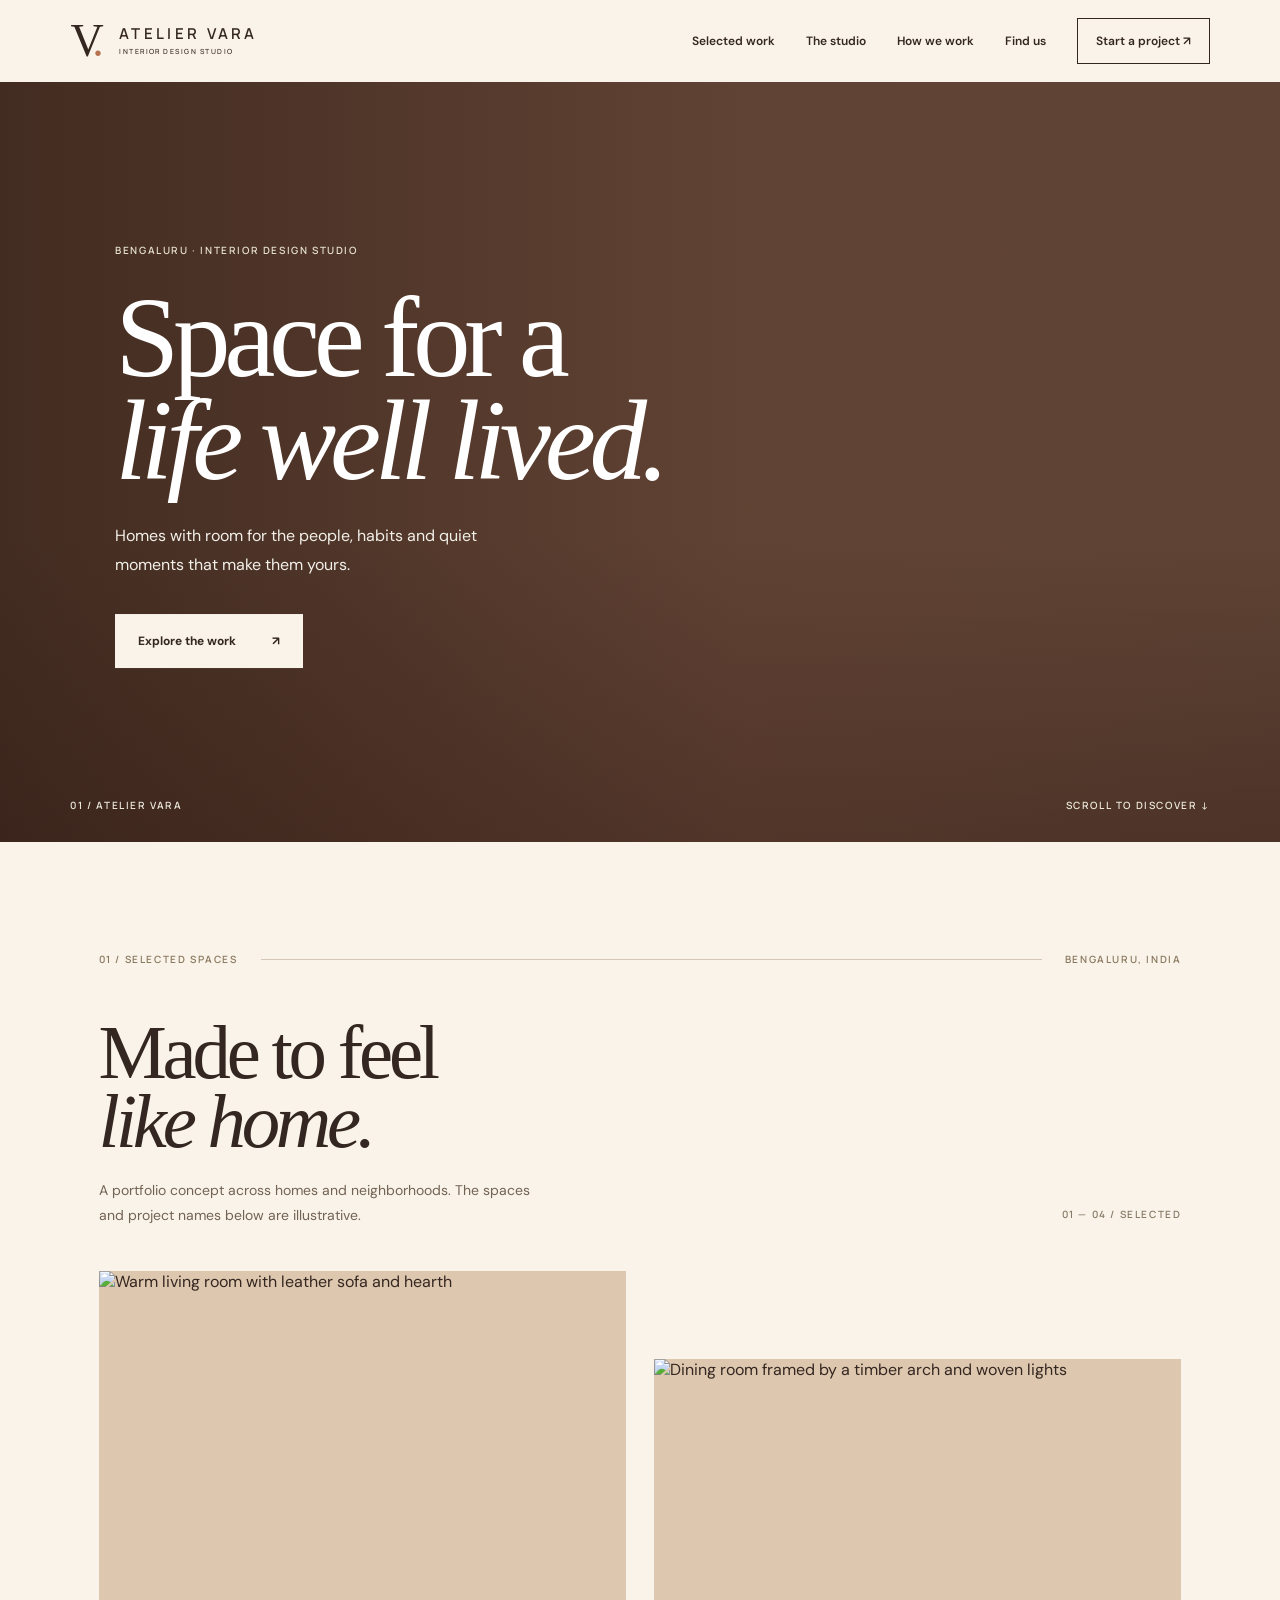
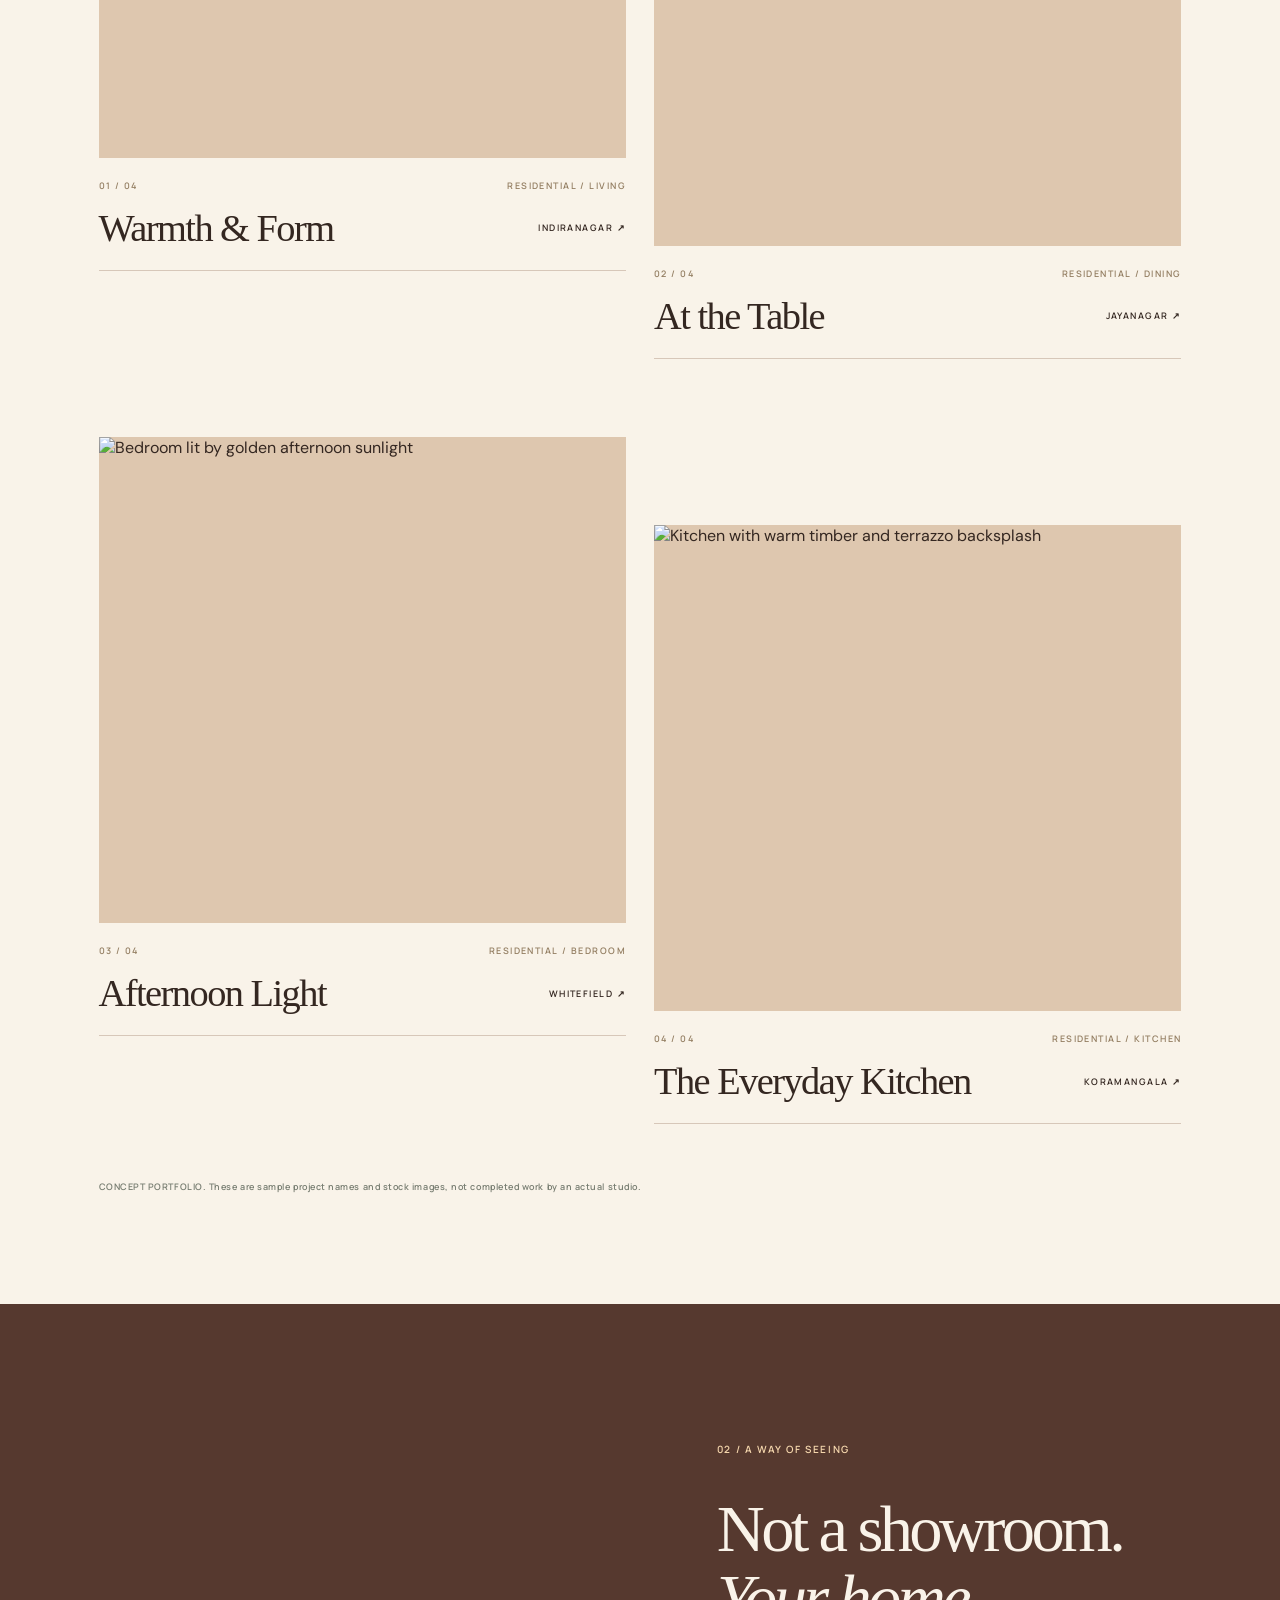
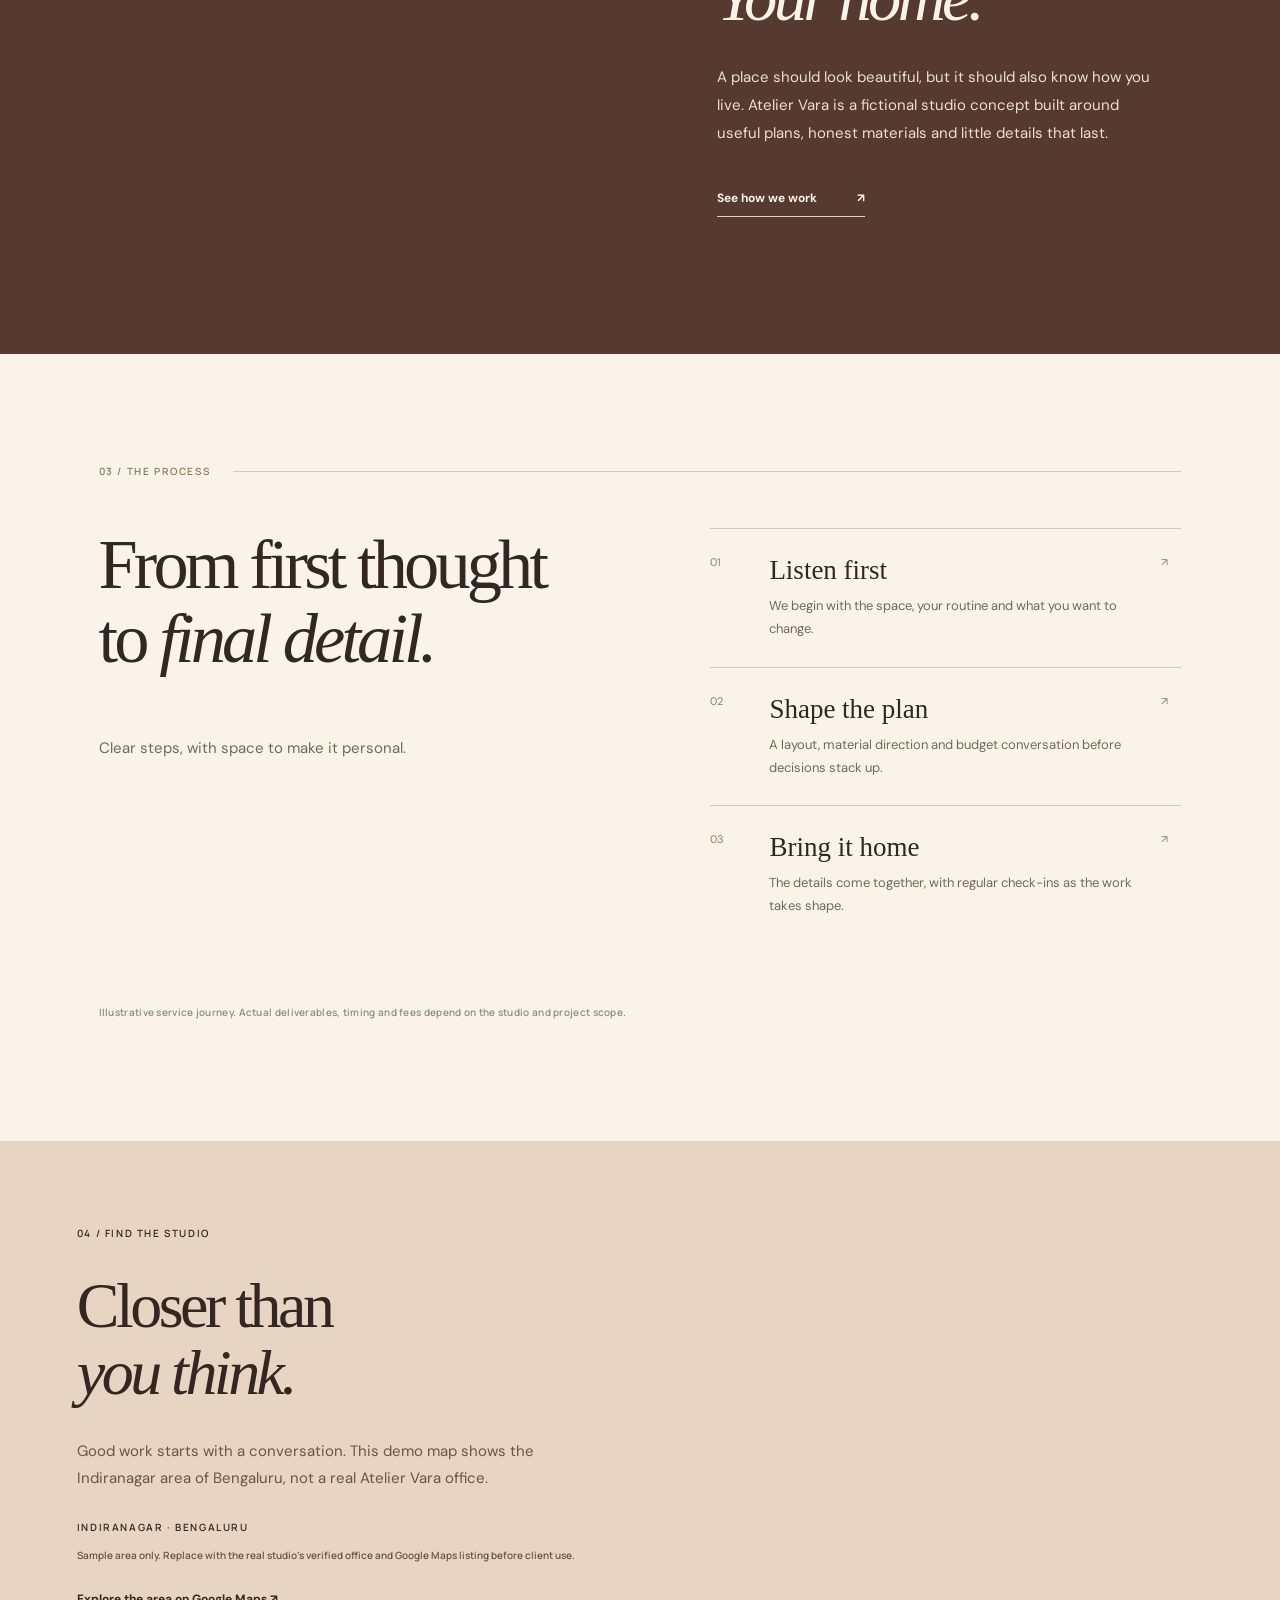
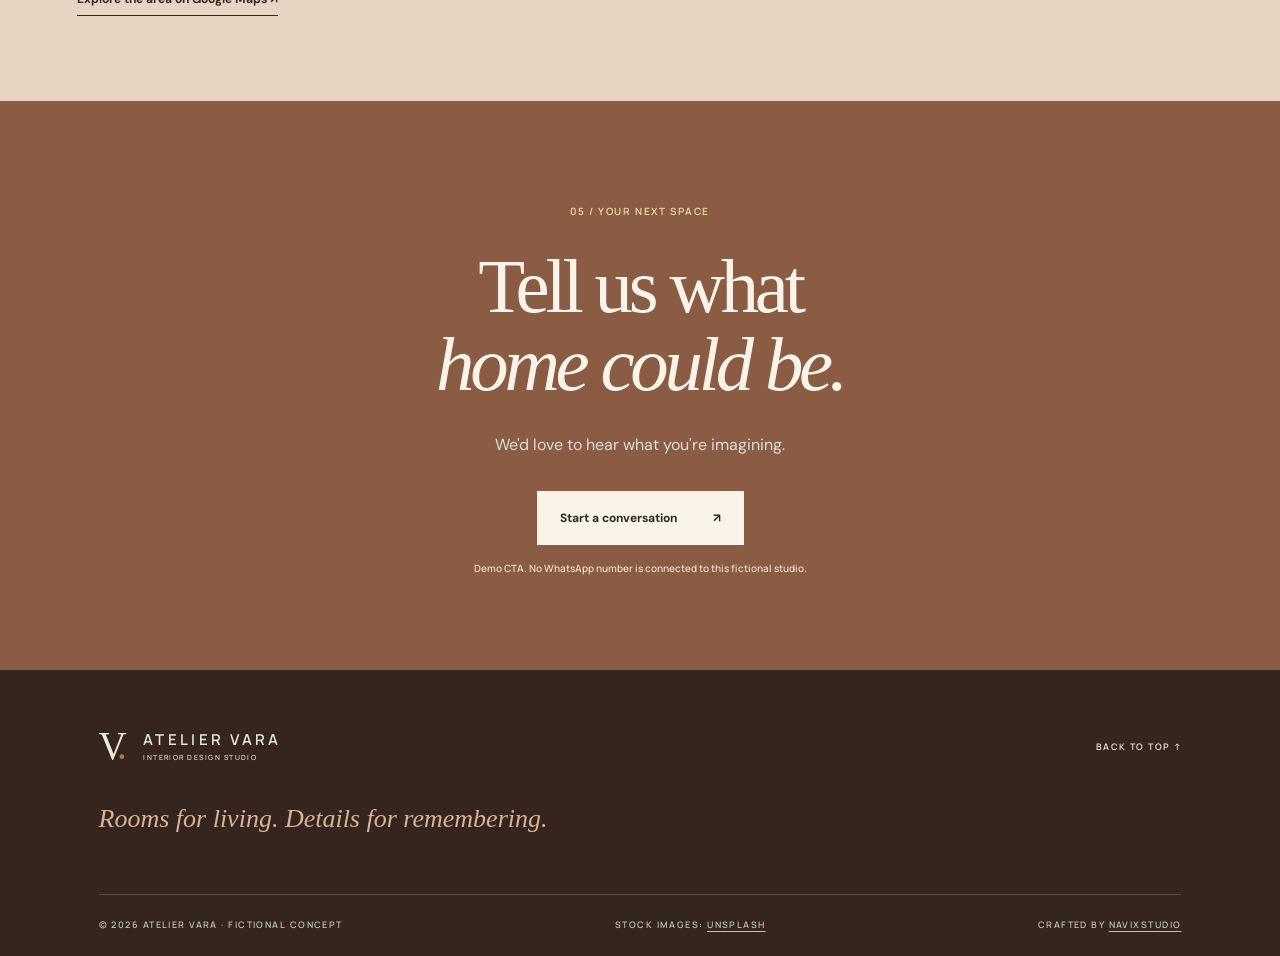
==== commit 52f60156: "Correct kitchen project category" ====
--- a/index.html
+++ b/index.html
@@ -1,2 +1,2 @@
 <!doctype html><html lang="en"><head><meta charset="utf-8"><meta name="viewport" content="width=device-width,initial-scale=1"><meta name="theme-color" content="#242a25"><meta name="description" content="A fictional Bengaluru interior design studio portfolio concept, crafted by NavixStudio."><title>Atelier Vara | Spaces to live in</title><link rel="preconnect" href="https://fonts.googleapis.com"><link rel="preconnect" href="https://fonts.gstatic.com" crossorigin><link href="https://fonts.googleapis.com/css2?family=DM+Sans:wght@400;500;600;700&family=Manrope:wght@400;500;600&display=swap" rel="stylesheet"><link rel="stylesheet" href="./atelier.css">
-</head><body><div id="root"><link rel="preload" as="image" href="https://images.unsplash.com/photo-1756302555654-5e413da2d1b8?w=1400&amp;q=85"/><link rel="preload" as="image" href="https://images.unsplash.com/photo-1755884932029-c26586a7b06a?w=1400&amp;q=85"/><a class="skip" href="#main">Skip to content</a><div class="progress" style="transform:scaleX(0)"></div><header id="top"><a class="logo" href="#top" aria-label="Atelier Vara home"><span class="logo-symbol">V<span>.</span></span><span>ATELIER VARA<small>INTERIOR DESIGN STUDIO</small></span></a><nav class="" aria-label="Main navigation"><a href="#work">Selected work</a><a href="#studio">The studio</a><a href="#process">How we work</a><a href="#visit">Find us</a><a class="nav-cta" href="#contact">Start a project ↗</a></nav><button class="menu" type="button" aria-label="Open menu" aria-expanded="false"><span></span><span></span></button></header><main id="main"><section class="hero"><div class="hero-photo" role="img" aria-label="Illustrative warm interior photograph"></div><div class="hero-wash"></div><div class="hero-copy"><p class="eyebrow">BENGALURU · INTERIOR DESIGN STUDIO</p><h1>Space for a<br/><em>life well lived.</em></h1><p>Homes with room for the people, habits and quiet moments that make them yours.</p><a class="button light" href="#work">Explore the work <span>↗</span></a></div><div class="hero-bottom"><span>01 / ATELIER VARA</span><span>SCROLL TO DISCOVER ↓</span></div></section><section id="work" class="work shell"><div class="section-line"><span>01 / SELECTED SPACES</span><span class="rule"></span><span>BENGALURU, INDIA</span></div><div class="work-heading"><div><h2>Made to feel<br/><em>like home.</em></h2><p>A portfolio concept across homes and neighborhoods. The spaces and project names below are illustrative.</p></div><span class="work-count">01 — 04 / SELECTED</span></div><div class="projects"><div class="project"><div class="project-photo"><img src="https://images.unsplash.com/photo-1756302555654-5e413da2d1b8?w=1400&amp;q=85" alt="Warm living room with leather sofa and hearth" loading="eager" width="1200" height="900"/></div><div class="project-meta"><span>01 / 04</span><span>RESIDENTIAL / LIVING</span></div><div class="project-title"><h3>Warmth & Form</h3><span>INDIRANAGAR ↗</span></div></div><div class="project"><div class="project-photo"><img src="https://images.unsplash.com/photo-1755884932029-c26586a7b06a?w=1400&amp;q=85" alt="Dining room framed by a timber arch and woven lights" loading="eager" width="1200" height="900"/></div><div class="project-meta"><span>02 / 04</span><span>RESIDENTIAL / DINING</span></div><div class="project-title"><h3>At the Table</h3><span>JAYANAGAR ↗</span></div></div><div class="project"><div class="project-photo"><img src="https://images.unsplash.com/photo-1764760764956-fcb78be107a5?w=1400&amp;q=85" alt="Bedroom lit by golden afternoon sunlight" loading="lazy" width="1200" height="900"/></div><div class="project-meta"><span>03 / 04</span><span>RESIDENTIAL / BEDROOM</span></div><div class="project-title"><h3>Afternoon Light</h3><span>WHITEFIELD ↗</span></div></div><div class="project"><div class="project-photo"><img src="https://images.unsplash.com/photo-1774427760495-393961affbde?w=1400&amp;q=85" alt="Kitchen with warm timber and terrazzo backsplash" loading="lazy" width="1200" height="900"/></div><div class="project-meta"><span>04 / 04</span><span>RESIDENTIAL / DINING</span></div><div class="project-title"><h3>The Everyday Kitchen</h3><span>KORAMANGALA ↗</span></div></div></div><p class="disclaimer">CONCEPT PORTFOLIO. These are sample project names and stock images, not completed work by an actual studio.</p></section><section class="philosophy" id="studio"><div class="philosophy-photo" role="img" aria-label="Illustrative detail of a contemporary interior"></div><div class="philosophy-copy"><p class="eyebrow">02 / A WAY OF SEEING</p><h2>Not a showroom.<br/><em>Your home.</em></h2><p>A place should look beautiful, but it should also know how you live. Atelier Vara is a fictional studio concept built around useful plans, honest materials and little details that last.</p><a href="#process" class="text-link">See how we work <span>↗</span></a></div></section><section class="process shell" id="process"><div class="section-line"><span>03 / THE PROCESS</span><span class="rule"></span></div><div class="process-grid"><div class=""><h2>From first thought<br/>to <em>final detail.</em></h2><p>Clear steps, with space to make it personal.</p></div><div class="steps"><div class="step"><span>01</span><div><h3>Listen first</h3><p>We begin with the space, your routine and what you want to change.</p></div><span aria-hidden="true">↗</span></div><div class="step"><span>02</span><div><h3>Shape the plan</h3><p>A layout, material direction and budget conversation before decisions stack up.</p></div><span aria-hidden="true">↗</span></div><div class="step"><span>03</span><div><h3>Bring it home</h3><p>The details come together, with regular check-ins as the work takes shape.</p></div><span aria-hidden="true">↗</span></div></div></div><p class="process-note">Illustrative service journey. Actual deliverables, timing and fees depend on the studio and project scope.</p></section><section id="visit" class="visit"><div class="visit-copy"><p class="eyebrow">04 / FIND THE STUDIO</p><h2>Closer than<br/><em>you think.</em></h2><p>Good work starts with a conversation. This demo map shows the Indiranagar area of Bengaluru, not a real Atelier Vara office.</p><span>INDIRANAGAR · BENGALURU</span><small>Sample area only. Replace with the real studio&#x27;s verified office and Google Maps listing before client use.</small><a href="https://www.google.com/maps/search/?api=1&amp;query=Indiranagar%2C%20Bengaluru" target="_blank" rel="noopener noreferrer">Explore the area on Google Maps ↗</a></div><div class="map"><iframe title="Google Maps showing sample studio area in Indiranagar, Bengaluru" src="https://maps.google.com/maps?q=Indiranagar%2C%20Bengaluru&amp;z=13&amp;output=embed" loading="lazy" referrerPolicy="no-referrer-when-downgrade" allowFullScreen=""></iframe></div></section><section class="contact" id="contact"><div class=""><p class="eyebrow">05 / YOUR NEXT SPACE</p><h2>Tell us what<br/><em>home could be.</em></h2><p>We&#x27;d love to hear what you&#x27;re imagining.</p><button type="button" class="button light">Start a conversation <span>↗</span></button><small>Demo CTA. No WhatsApp number is connected to this fictional studio.</small></div></section></main><footer><div class="foot-top"><a class="logo" href="#top"><span class="logo-symbol">V<span>.</span></span><span>ATELIER VARA<small>INTERIOR DESIGN STUDIO</small></span></a><a href="#top">BACK TO TOP ↑</a></div><p>Rooms for living. Details for remembering.</p><div class="foot-bottom"><span>© 2026 ATELIER VARA · FICTIONAL CONCEPT</span><span>STOCK IMAGES: <a href="https://unsplash.com/" target="_blank" rel="noopener noreferrer">UNSPLASH</a></span><span>CRAFTED BY <a href="https://www.instagram.com/navixdevstudio/" target="_blank" rel="noopener noreferrer">NAVIXSTUDIO</a></span></div></footer></div><div class="modal-backdrop" hidden><div class="modal" role="dialog" aria-modal="true" aria-labelledby="modal-title"><button class="close" type="button" aria-label="Close">×</button><p class="eyebrow">CONCEPT DEMO</p><h2 id="modal-title">Make it yours.</h2><p>This is a sample studio site. Add the actual studio’s WhatsApp number, real project photographs and verified office address before sending enquiries.</p><button class="button dark" type="button">Got it</button></div></div><style>.modal-backdrop[hidden]{display:none}.project,.work-heading,.philosophy-copy,.step{transition:opacity .75s,transform .75s}</style><script>document.querySelector('.menu')?.addEventListener('click',()=>{let n=document.querySelector('nav');let v=n.classList.toggle('open');document.querySelector('.menu').setAttribute('aria-expanded',v)});document.querySelectorAll('nav a').forEach(a=>a.addEventListener('click',()=>{document.querySelector('nav').classList.remove('open');document.querySelector('.menu').setAttribute('aria-expanded','false')}));let backdrop=document.querySelector('.modal-backdrop');document.querySelector('.contact .button')?.addEventListener('click',()=>{backdrop.hidden=false});backdrop?.addEventListener('click',e=>{if(e.target===backdrop||e.target.closest('.close,.modal .button'))backdrop.hidden=true});document.addEventListener('keydown',e=>{if(e.key==='Escape')backdrop.hidden=true});if(!matchMedia('(prefers-reduced-motion: reduce)').matches){let ob=new IntersectionObserver(es=>es.forEach(e=>{if(e.isIntersecting){e.target.classList.add('revealed');ob.unobserve(e.target)}}),{threshold:.08});document.querySelectorAll('.project,.work-heading,.philosophy-copy,.step').forEach(x=>ob.observe(x))}window.addEventListener('scroll',()=>document.querySelector('.progress').style.transform='scaleX('+(scrollY/(document.documentElement.scrollHeight-innerHeight)||0)+')',{passive:true});</script></body></html>
+</head><body><div id="root"><link rel="preload" as="image" href="https://images.unsplash.com/photo-1756302555654-5e413da2d1b8?w=1400&amp;q=85"/><link rel="preload" as="image" href="https://images.unsplash.com/photo-1755884932029-c26586a7b06a?w=1400&amp;q=85"/><a class="skip" href="#main">Skip to content</a><div class="progress" style="transform:scaleX(0)"></div><header id="top"><a class="logo" href="#top" aria-label="Atelier Vara home"><span class="logo-symbol">V<span>.</span></span><span>ATELIER VARA<small>INTERIOR DESIGN STUDIO</small></span></a><nav class="" aria-label="Main navigation"><a href="#work">Selected work</a><a href="#studio">The studio</a><a href="#process">How we work</a><a href="#visit">Find us</a><a class="nav-cta" href="#contact">Start a project ↗</a></nav><button class="menu" type="button" aria-label="Open menu" aria-expanded="false"><span></span><span></span></button></header><main id="main"><section class="hero"><div class="hero-photo" role="img" aria-label="Illustrative warm interior photograph"></div><div class="hero-wash"></div><div class="hero-copy"><p class="eyebrow">BENGALURU · INTERIOR DESIGN STUDIO</p><h1>Space for a<br/><em>life well lived.</em></h1><p>Homes with room for the people, habits and quiet moments that make them yours.</p><a class="button light" href="#work">Explore the work <span>↗</span></a></div><div class="hero-bottom"><span>01 / ATELIER VARA</span><span>SCROLL TO DISCOVER ↓</span></div></section><section id="work" class="work shell"><div class="section-line"><span>01 / SELECTED SPACES</span><span class="rule"></span><span>BENGALURU, INDIA</span></div><div class="work-heading"><div><h2>Made to feel<br/><em>like home.</em></h2><p>A portfolio concept across homes and neighborhoods. The spaces and project names below are illustrative.</p></div><span class="work-count">01 — 04 / SELECTED</span></div><div class="projects"><div class="project"><div class="project-photo"><img src="https://images.unsplash.com/photo-1756302555654-5e413da2d1b8?w=1400&amp;q=85" alt="Warm living room with leather sofa and hearth" loading="eager" width="1200" height="900"/></div><div class="project-meta"><span>01 / 04</span><span>RESIDENTIAL / LIVING</span></div><div class="project-title"><h3>Warmth & Form</h3><span>INDIRANAGAR ↗</span></div></div><div class="project"><div class="project-photo"><img src="https://images.unsplash.com/photo-1755884932029-c26586a7b06a?w=1400&amp;q=85" alt="Dining room framed by a timber arch and woven lights" loading="eager" width="1200" height="900"/></div><div class="project-meta"><span>02 / 04</span><span>RESIDENTIAL / DINING</span></div><div class="project-title"><h3>At the Table</h3><span>JAYANAGAR ↗</span></div></div><div class="project"><div class="project-photo"><img src="https://images.unsplash.com/photo-1764760764956-fcb78be107a5?w=1400&amp;q=85" alt="Bedroom lit by golden afternoon sunlight" loading="lazy" width="1200" height="900"/></div><div class="project-meta"><span>03 / 04</span><span>RESIDENTIAL / BEDROOM</span></div><div class="project-title"><h3>Afternoon Light</h3><span>WHITEFIELD ↗</span></div></div><div class="project"><div class="project-photo"><img src="https://images.unsplash.com/photo-1774427760495-393961affbde?w=1400&amp;q=85" alt="Kitchen with warm timber and terrazzo backsplash" loading="lazy" width="1200" height="900"/></div><div class="project-meta"><span>04 / 04</span><span>RESIDENTIAL / KITCHEN</span></div><div class="project-title"><h3>The Everyday Kitchen</h3><span>KORAMANGALA ↗</span></div></div></div><p class="disclaimer">CONCEPT PORTFOLIO. These are sample project names and stock images, not completed work by an actual studio.</p></section><section class="philosophy" id="studio"><div class="philosophy-photo" role="img" aria-label="Illustrative detail of a contemporary interior"></div><div class="philosophy-copy"><p class="eyebrow">02 / A WAY OF SEEING</p><h2>Not a showroom.<br/><em>Your home.</em></h2><p>A place should look beautiful, but it should also know how you live. Atelier Vara is a fictional studio concept built around useful plans, honest materials and little details that last.</p><a href="#process" class="text-link">See how we work <span>↗</span></a></div></section><section class="process shell" id="process"><div class="section-line"><span>03 / THE PROCESS</span><span class="rule"></span></div><div class="process-grid"><div class=""><h2>From first thought<br/>to <em>final detail.</em></h2><p>Clear steps, with space to make it personal.</p></div><div class="steps"><div class="step"><span>01</span><div><h3>Listen first</h3><p>We begin with the space, your routine and what you want to change.</p></div><span aria-hidden="true">↗</span></div><div class="step"><span>02</span><div><h3>Shape the plan</h3><p>A layout, material direction and budget conversation before decisions stack up.</p></div><span aria-hidden="true">↗</span></div><div class="step"><span>03</span><div><h3>Bring it home</h3><p>The details come together, with regular check-ins as the work takes shape.</p></div><span aria-hidden="true">↗</span></div></div></div><p class="process-note">Illustrative service journey. Actual deliverables, timing and fees depend on the studio and project scope.</p></section><section id="visit" class="visit"><div class="visit-copy"><p class="eyebrow">04 / FIND THE STUDIO</p><h2>Closer than<br/><em>you think.</em></h2><p>Good work starts with a conversation. This demo map shows the Indiranagar area of Bengaluru, not a real Atelier Vara office.</p><span>INDIRANAGAR · BENGALURU</span><small>Sample area only. Replace with the real studio&#x27;s verified office and Google Maps listing before client use.</small><a href="https://www.google.com/maps/search/?api=1&amp;query=Indiranagar%2C%20Bengaluru" target="_blank" rel="noopener noreferrer">Explore the area on Google Maps ↗</a></div><div class="map"><iframe title="Google Maps showing sample studio area in Indiranagar, Bengaluru" src="https://maps.google.com/maps?q=Indiranagar%2C%20Bengaluru&amp;z=13&amp;output=embed" loading="lazy" referrerPolicy="no-referrer-when-downgrade" allowFullScreen=""></iframe></div></section><section class="contact" id="contact"><div class=""><p class="eyebrow">05 / YOUR NEXT SPACE</p><h2>Tell us what<br/><em>home could be.</em></h2><p>We&#x27;d love to hear what you&#x27;re imagining.</p><button type="button" class="button light">Start a conversation <span>↗</span></button><small>Demo CTA. No WhatsApp number is connected to this fictional studio.</small></div></section></main><footer><div class="foot-top"><a class="logo" href="#top"><span class="logo-symbol">V<span>.</span></span><span>ATELIER VARA<small>INTERIOR DESIGN STUDIO</small></span></a><a href="#top">BACK TO TOP ↑</a></div><p>Rooms for living. Details for remembering.</p><div class="foot-bottom"><span>© 2026 ATELIER VARA · FICTIONAL CONCEPT</span><span>STOCK IMAGES: <a href="https://unsplash.com/" target="_blank" rel="noopener noreferrer">UNSPLASH</a></span><span>CRAFTED BY <a href="https://www.instagram.com/navixdevstudio/" target="_blank" rel="noopener noreferrer">NAVIXSTUDIO</a></span></div></footer></div><div class="modal-backdrop" hidden><div class="modal" role="dialog" aria-modal="true" aria-labelledby="modal-title"><button class="close" type="button" aria-label="Close">×</button><p class="eyebrow">CONCEPT DEMO</p><h2 id="modal-title">Make it yours.</h2><p>This is a sample studio site. Add the actual studio’s WhatsApp number, real project photographs and verified office address before sending enquiries.</p><button class="button dark" type="button">Got it</button></div></div><style>.modal-backdrop[hidden]{display:none}.project,.work-heading,.philosophy-copy,.step{transition:opacity .75s,transform .75s}</style><script>document.querySelector('.menu')?.addEventListener('click',()=>{let n=document.querySelector('nav');let v=n.classList.toggle('open');document.querySelector('.menu').setAttribute('aria-expanded',v)});document.querySelectorAll('nav a').forEach(a=>a.addEventListener('click',()=>{document.querySelector('nav').classList.remove('open');document.querySelector('.menu').setAttribute('aria-expanded','false')}));let backdrop=document.querySelector('.modal-backdrop');document.querySelector('.contact .button')?.addEventListener('click',()=>{backdrop.hidden=false});backdrop?.addEventListener('click',e=>{if(e.target===backdrop||e.target.closest('.close,.modal .button'))backdrop.hidden=true});document.addEventListener('keydown',e=>{if(e.key==='Escape')backdrop.hidden=true});if(!matchMedia('(prefers-reduced-motion: reduce)').matches){let ob=new IntersectionObserver(es=>es.forEach(e=>{if(e.isIntersecting){e.target.classList.add('revealed');ob.unobserve(e.target)}}),{threshold:.08});document.querySelectorAll('.project,.work-heading,.philosophy-copy,.step').forEach(x=>ob.observe(x))}window.addEventListener('scroll',()=>document.querySelector('.progress').style.transform='scaleX('+(scrollY/(document.documentElement.scrollHeight-innerHeight)||0)+')',{passive:true});</script></body></html>
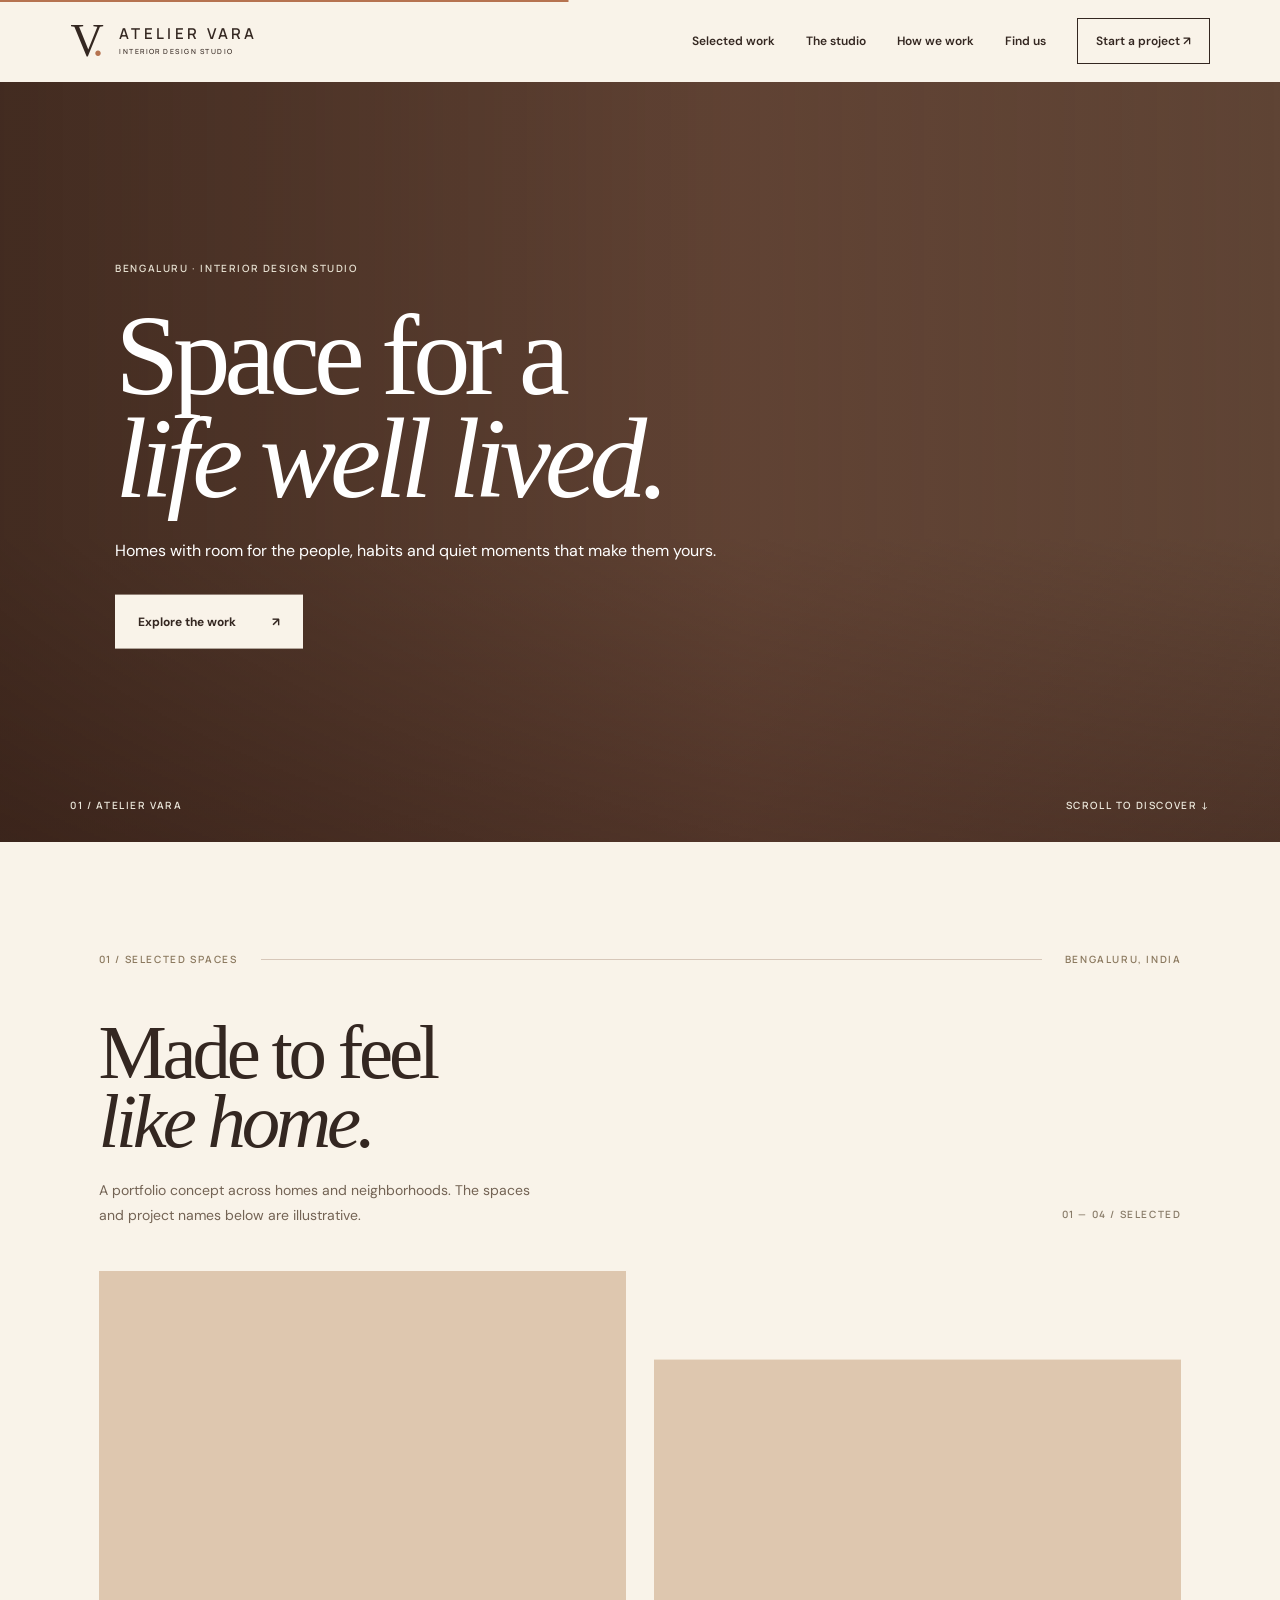
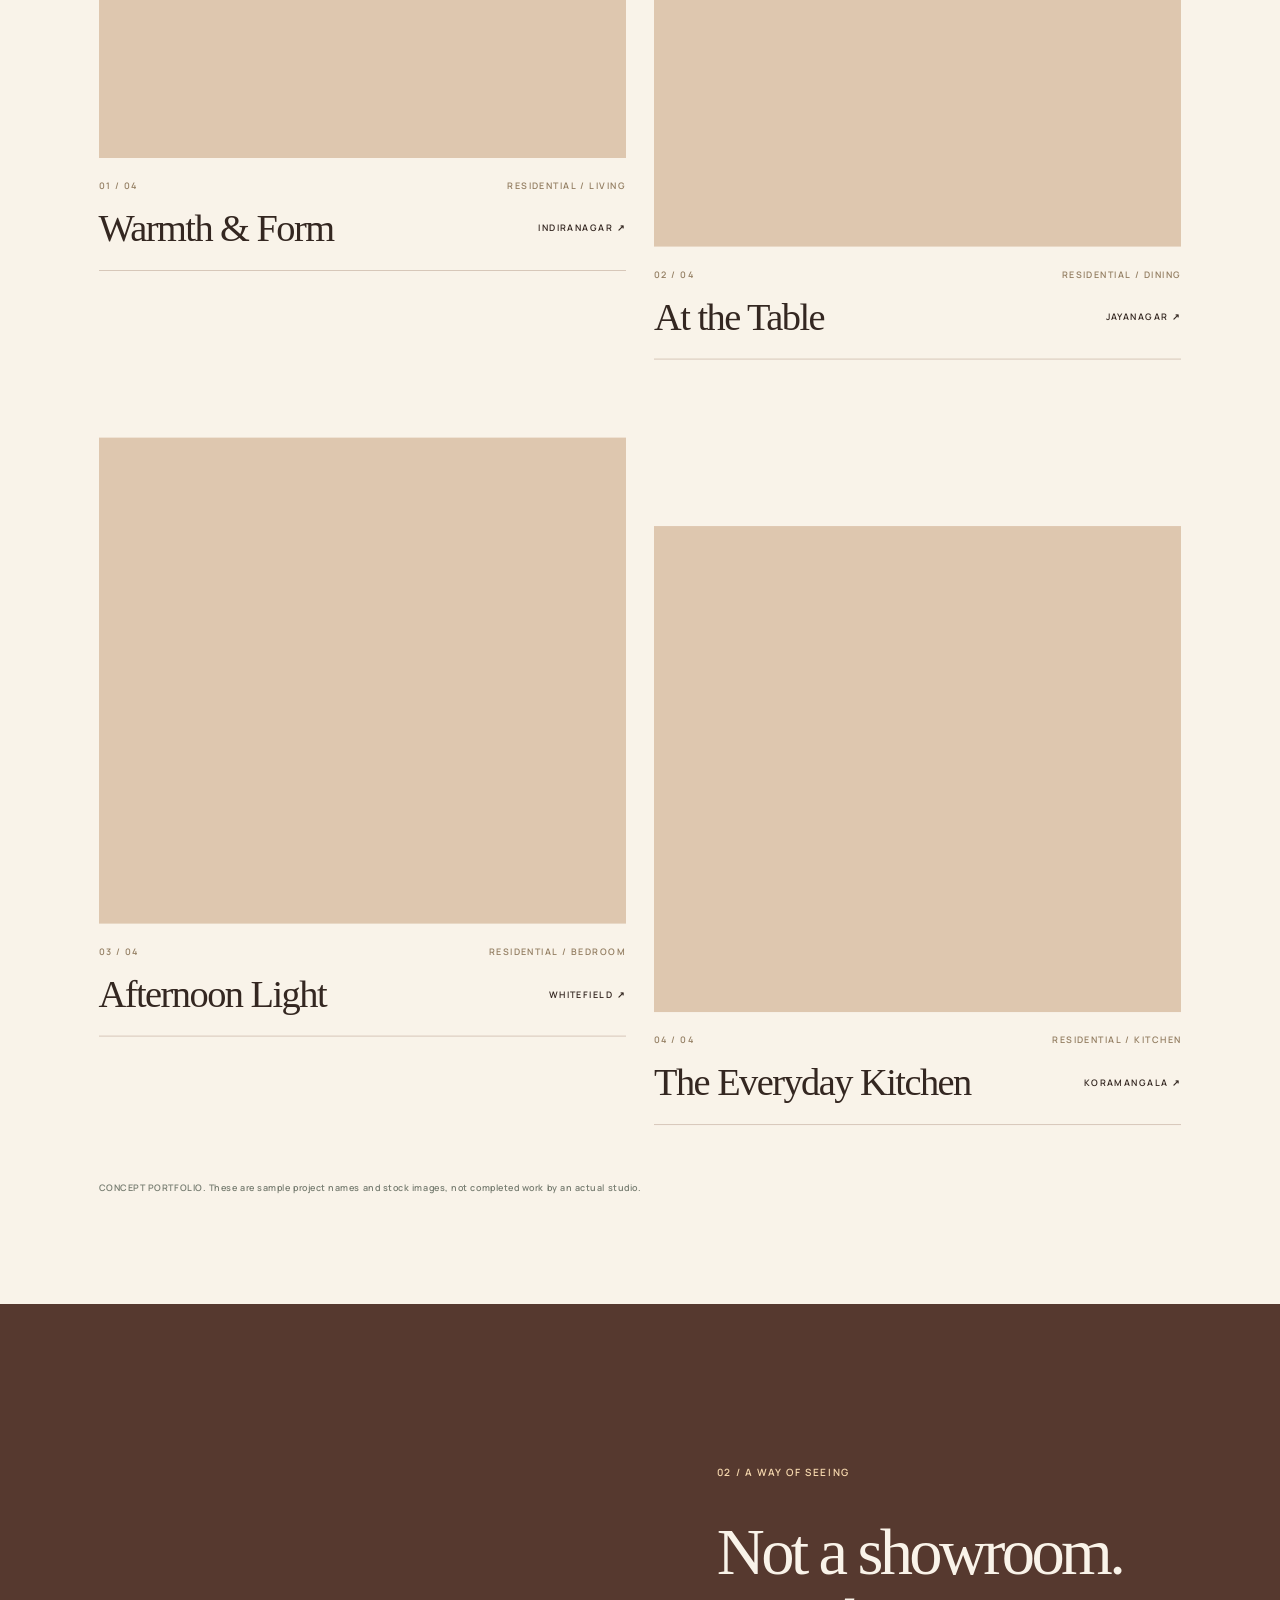
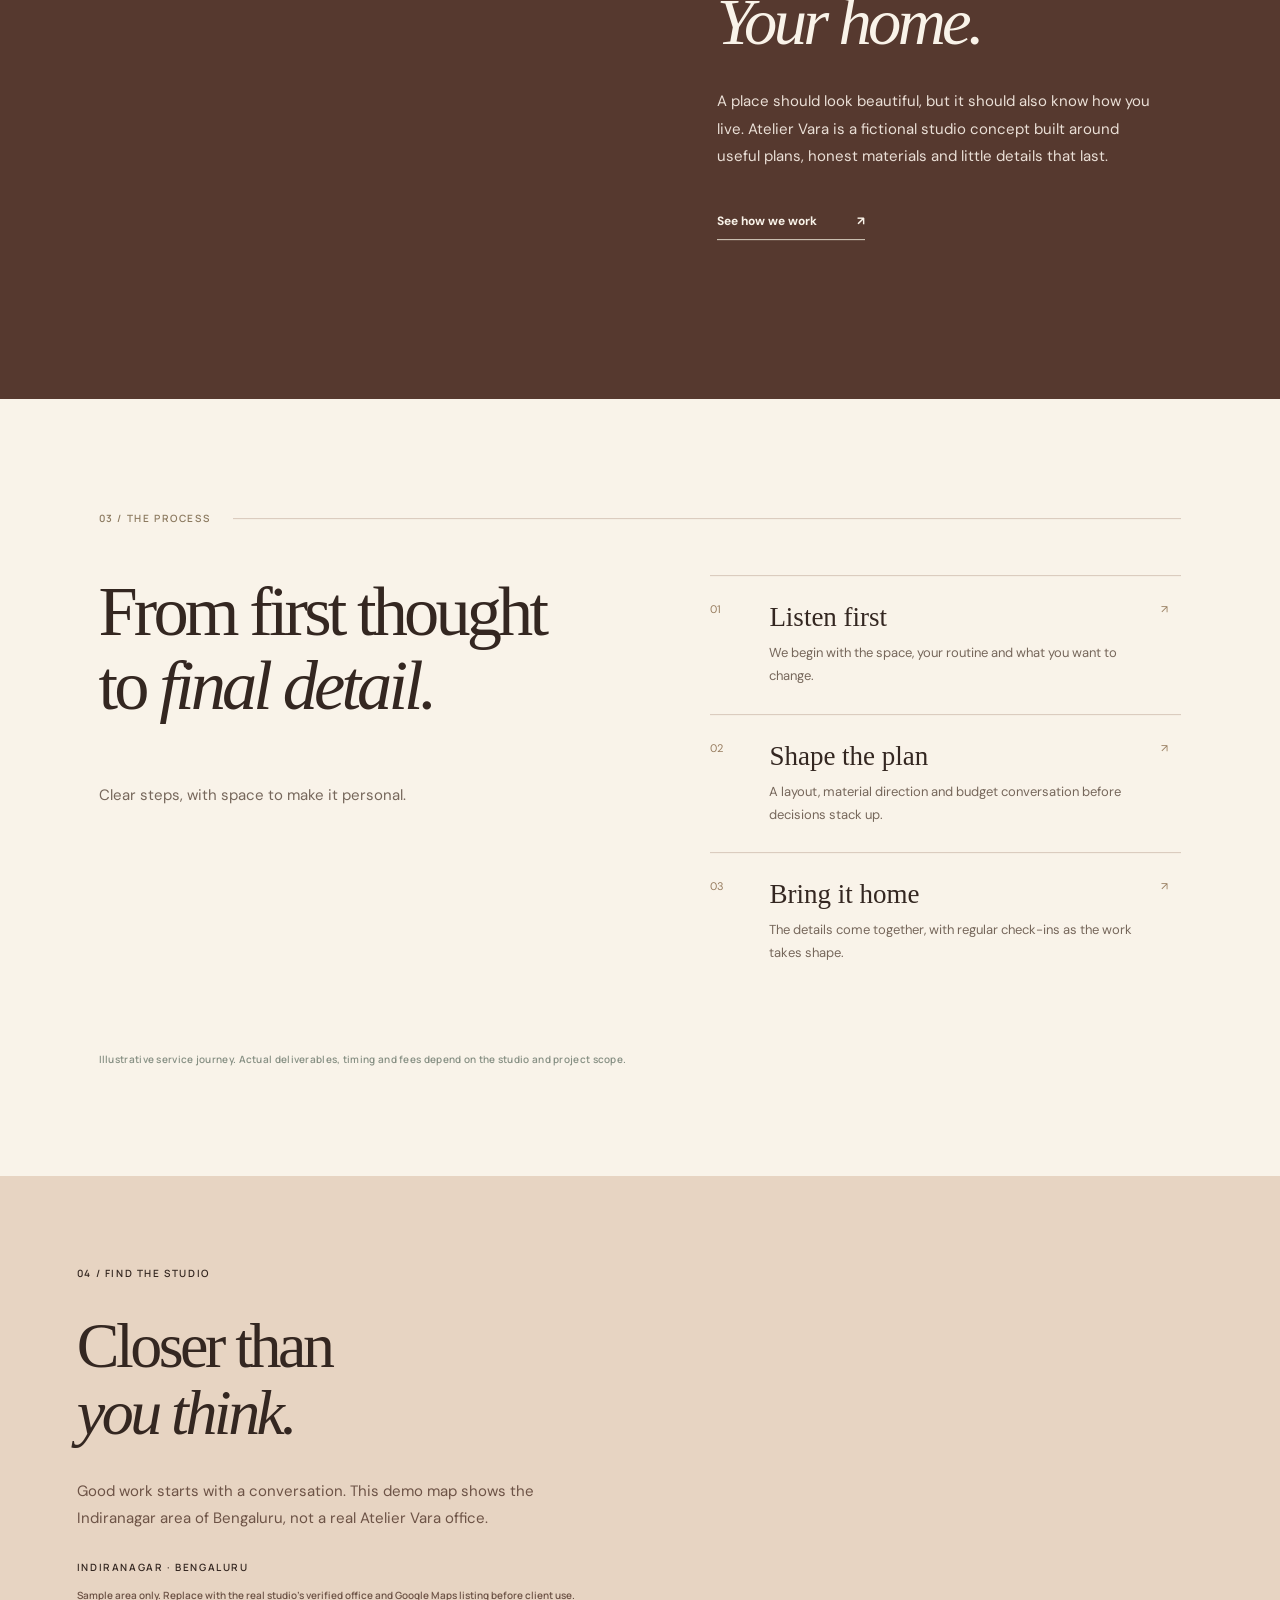
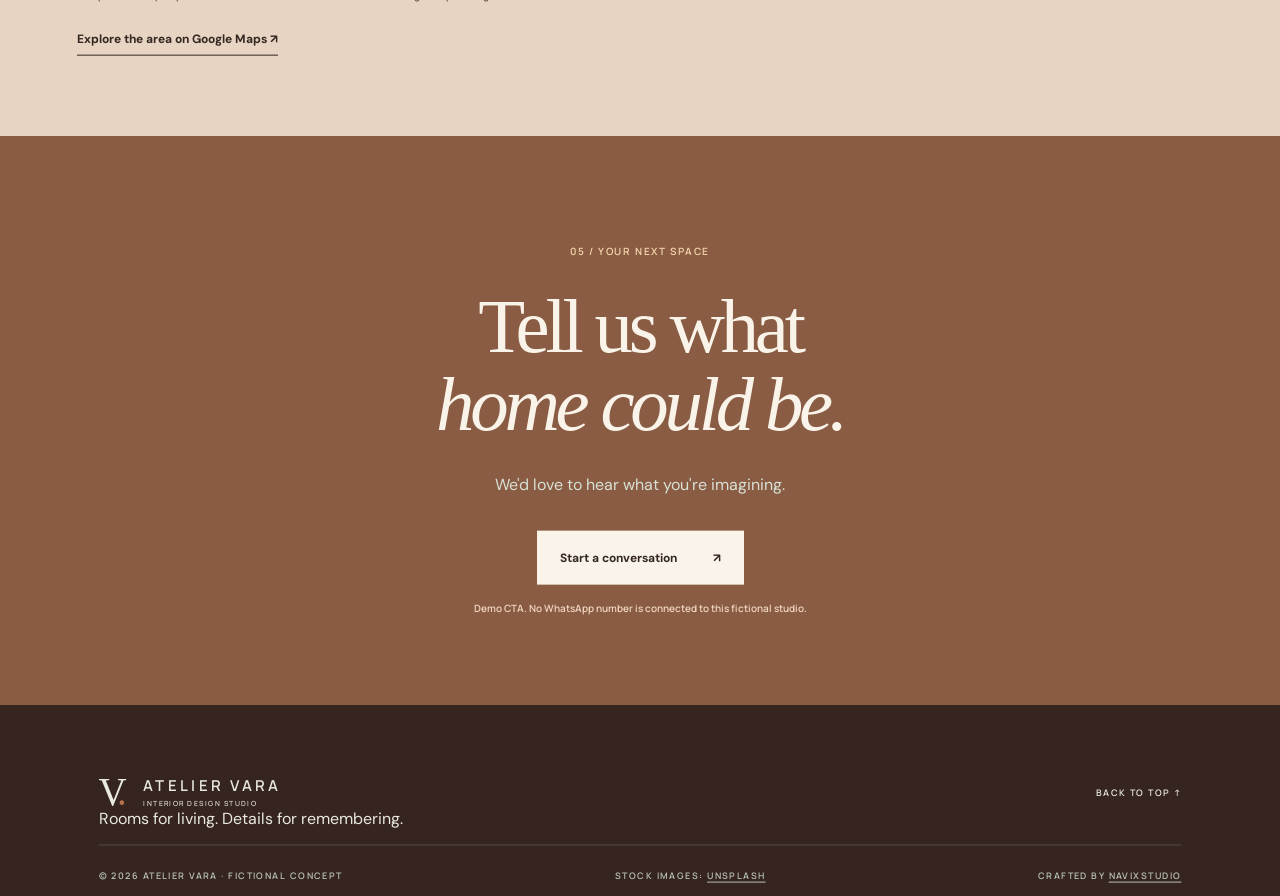
==== commit 2ac161a3: "Ship spring-motion interior demo" ====
--- a/index.html
+++ b/index.html
@@ -1,2 +1,3 @@
-<!doctype html><html lang="en"><head><meta charset="utf-8"><meta name="viewport" content="width=device-width,initial-scale=1"><meta name="theme-color" content="#242a25"><meta name="description" content="A fictional Bengaluru interior design studio portfolio concept, crafted by NavixStudio."><title>Atelier Vara | Spaces to live in</title><link rel="preconnect" href="https://fonts.googleapis.com"><link rel="preconnect" href="https://fonts.gstatic.com" crossorigin><link href="https://fonts.googleapis.com/css2?family=DM+Sans:wght@400;500;600;700&family=Manrope:wght@400;500;600&display=swap" rel="stylesheet"><link rel="stylesheet" href="./atelier.css">
-</head><body><div id="root"><link rel="preload" as="image" href="https://images.unsplash.com/photo-1756302555654-5e413da2d1b8?w=1400&amp;q=85"/><link rel="preload" as="image" href="https://images.unsplash.com/photo-1755884932029-c26586a7b06a?w=1400&amp;q=85"/><a class="skip" href="#main">Skip to content</a><div class="progress" style="transform:scaleX(0)"></div><header id="top"><a class="logo" href="#top" aria-label="Atelier Vara home"><span class="logo-symbol">V<span>.</span></span><span>ATELIER VARA<small>INTERIOR DESIGN STUDIO</small></span></a><nav class="" aria-label="Main navigation"><a href="#work">Selected work</a><a href="#studio">The studio</a><a href="#process">How we work</a><a href="#visit">Find us</a><a class="nav-cta" href="#contact">Start a project ↗</a></nav><button class="menu" type="button" aria-label="Open menu" aria-expanded="false"><span></span><span></span></button></header><main id="main"><section class="hero"><div class="hero-photo" role="img" aria-label="Illustrative warm interior photograph"></div><div class="hero-wash"></div><div class="hero-copy"><p class="eyebrow">BENGALURU · INTERIOR DESIGN STUDIO</p><h1>Space for a<br/><em>life well lived.</em></h1><p>Homes with room for the people, habits and quiet moments that make them yours.</p><a class="button light" href="#work">Explore the work <span>↗</span></a></div><div class="hero-bottom"><span>01 / ATELIER VARA</span><span>SCROLL TO DISCOVER ↓</span></div></section><section id="work" class="work shell"><div class="section-line"><span>01 / SELECTED SPACES</span><span class="rule"></span><span>BENGALURU, INDIA</span></div><div class="work-heading"><div><h2>Made to feel<br/><em>like home.</em></h2><p>A portfolio concept across homes and neighborhoods. The spaces and project names below are illustrative.</p></div><span class="work-count">01 — 04 / SELECTED</span></div><div class="projects"><div class="project"><div class="project-photo"><img src="https://images.unsplash.com/photo-1756302555654-5e413da2d1b8?w=1400&amp;q=85" alt="Warm living room with leather sofa and hearth" loading="eager" width="1200" height="900"/></div><div class="project-meta"><span>01 / 04</span><span>RESIDENTIAL / LIVING</span></div><div class="project-title"><h3>Warmth & Form</h3><span>INDIRANAGAR ↗</span></div></div><div class="project"><div class="project-photo"><img src="https://images.unsplash.com/photo-1755884932029-c26586a7b06a?w=1400&amp;q=85" alt="Dining room framed by a timber arch and woven lights" loading="eager" width="1200" height="900"/></div><div class="project-meta"><span>02 / 04</span><span>RESIDENTIAL / DINING</span></div><div class="project-title"><h3>At the Table</h3><span>JAYANAGAR ↗</span></div></div><div class="project"><div class="project-photo"><img src="https://images.unsplash.com/photo-1764760764956-fcb78be107a5?w=1400&amp;q=85" alt="Bedroom lit by golden afternoon sunlight" loading="lazy" width="1200" height="900"/></div><div class="project-meta"><span>03 / 04</span><span>RESIDENTIAL / BEDROOM</span></div><div class="project-title"><h3>Afternoon Light</h3><span>WHITEFIELD ↗</span></div></div><div class="project"><div class="project-photo"><img src="https://images.unsplash.com/photo-1774427760495-393961affbde?w=1400&amp;q=85" alt="Kitchen with warm timber and terrazzo backsplash" loading="lazy" width="1200" height="900"/></div><div class="project-meta"><span>04 / 04</span><span>RESIDENTIAL / KITCHEN</span></div><div class="project-title"><h3>The Everyday Kitchen</h3><span>KORAMANGALA ↗</span></div></div></div><p class="disclaimer">CONCEPT PORTFOLIO. These are sample project names and stock images, not completed work by an actual studio.</p></section><section class="philosophy" id="studio"><div class="philosophy-photo" role="img" aria-label="Illustrative detail of a contemporary interior"></div><div class="philosophy-copy"><p class="eyebrow">02 / A WAY OF SEEING</p><h2>Not a showroom.<br/><em>Your home.</em></h2><p>A place should look beautiful, but it should also know how you live. Atelier Vara is a fictional studio concept built around useful plans, honest materials and little details that last.</p><a href="#process" class="text-link">See how we work <span>↗</span></a></div></section><section class="process shell" id="process"><div class="section-line"><span>03 / THE PROCESS</span><span class="rule"></span></div><div class="process-grid"><div class=""><h2>From first thought<br/>to <em>final detail.</em></h2><p>Clear steps, with space to make it personal.</p></div><div class="steps"><div class="step"><span>01</span><div><h3>Listen first</h3><p>We begin with the space, your routine and what you want to change.</p></div><span aria-hidden="true">↗</span></div><div class="step"><span>02</span><div><h3>Shape the plan</h3><p>A layout, material direction and budget conversation before decisions stack up.</p></div><span aria-hidden="true">↗</span></div><div class="step"><span>03</span><div><h3>Bring it home</h3><p>The details come together, with regular check-ins as the work takes shape.</p></div><span aria-hidden="true">↗</span></div></div></div><p class="process-note">Illustrative service journey. Actual deliverables, timing and fees depend on the studio and project scope.</p></section><section id="visit" class="visit"><div class="visit-copy"><p class="eyebrow">04 / FIND THE STUDIO</p><h2>Closer than<br/><em>you think.</em></h2><p>Good work starts with a conversation. This demo map shows the Indiranagar area of Bengaluru, not a real Atelier Vara office.</p><span>INDIRANAGAR · BENGALURU</span><small>Sample area only. Replace with the real studio&#x27;s verified office and Google Maps listing before client use.</small><a href="https://www.google.com/maps/search/?api=1&amp;query=Indiranagar%2C%20Bengaluru" target="_blank" rel="noopener noreferrer">Explore the area on Google Maps ↗</a></div><div class="map"><iframe title="Google Maps showing sample studio area in Indiranagar, Bengaluru" src="https://maps.google.com/maps?q=Indiranagar%2C%20Bengaluru&amp;z=13&amp;output=embed" loading="lazy" referrerPolicy="no-referrer-when-downgrade" allowFullScreen=""></iframe></div></section><section class="contact" id="contact"><div class=""><p class="eyebrow">05 / YOUR NEXT SPACE</p><h2>Tell us what<br/><em>home could be.</em></h2><p>We&#x27;d love to hear what you&#x27;re imagining.</p><button type="button" class="button light">Start a conversation <span>↗</span></button><small>Demo CTA. No WhatsApp number is connected to this fictional studio.</small></div></section></main><footer><div class="foot-top"><a class="logo" href="#top"><span class="logo-symbol">V<span>.</span></span><span>ATELIER VARA<small>INTERIOR DESIGN STUDIO</small></span></a><a href="#top">BACK TO TOP ↑</a></div><p>Rooms for living. Details for remembering.</p><div class="foot-bottom"><span>© 2026 ATELIER VARA · FICTIONAL CONCEPT</span><span>STOCK IMAGES: <a href="https://unsplash.com/" target="_blank" rel="noopener noreferrer">UNSPLASH</a></span><span>CRAFTED BY <a href="https://www.instagram.com/navixdevstudio/" target="_blank" rel="noopener noreferrer">NAVIXSTUDIO</a></span></div></footer></div><div class="modal-backdrop" hidden><div class="modal" role="dialog" aria-modal="true" aria-labelledby="modal-title"><button class="close" type="button" aria-label="Close">×</button><p class="eyebrow">CONCEPT DEMO</p><h2 id="modal-title">Make it yours.</h2><p>This is a sample studio site. Add the actual studio’s WhatsApp number, real project photographs and verified office address before sending enquiries.</p><button class="button dark" type="button">Got it</button></div></div><style>.modal-backdrop[hidden]{display:none}.project,.work-heading,.philosophy-copy,.step{transition:opacity .75s,transform .75s}</style><script>document.querySelector('.menu')?.addEventListener('click',()=>{let n=document.querySelector('nav');let v=n.classList.toggle('open');document.querySelector('.menu').setAttribute('aria-expanded',v)});document.querySelectorAll('nav a').forEach(a=>a.addEventListener('click',()=>{document.querySelector('nav').classList.remove('open');document.querySelector('.menu').setAttribute('aria-expanded','false')}));let backdrop=document.querySelector('.modal-backdrop');document.querySelector('.contact .button')?.addEventListener('click',()=>{backdrop.hidden=false});backdrop?.addEventListener('click',e=>{if(e.target===backdrop||e.target.closest('.close,.modal .button'))backdrop.hidden=true});document.addEventListener('keydown',e=>{if(e.key==='Escape')backdrop.hidden=true});if(!matchMedia('(prefers-reduced-motion: reduce)').matches){let ob=new IntersectionObserver(es=>es.forEach(e=>{if(e.isIntersecting){e.target.classList.add('revealed');ob.unobserve(e.target)}}),{threshold:.08});document.querySelectorAll('.project,.work-heading,.philosophy-copy,.step').forEach(x=>ob.observe(x))}window.addEventListener('scroll',()=>document.querySelector('.progress').style.transform='scaleX('+(scrollY/(document.documentElement.scrollHeight-innerHeight)||0)+')',{passive:true});</script></body></html>
+<!doctype html><html lang="en"><head><meta charset="utf-8"><meta name="viewport" content="width=device-width,initial-scale=1"><meta name="theme-color" content="#242a25"><meta name="description" content="A fictional Bengaluru interior design studio portfolio concept, crafted by NavixStudio."><title>Atelier Vara | Spaces to live in</title><link rel="preconnect" href="https://fonts.googleapis.com"><link rel="preconnect" href="https://fonts.gstatic.com" crossorigin><link href="https://fonts.googleapis.com/css2?family=DM+Sans:wght@400;500;600;700&family=Manrope:wght@400;500;600&display=swap" rel="stylesheet">  <script type="module" crossorigin src="./assets/assets/index-D-NgNCwg.js"></script>
+  <link rel="stylesheet" crossorigin href="./assets/assets/index-CDgq8wvS.css">
+</head><body><div id="root"></div></body></html>
--- a/assets/assets/index-CDgq8wvS.css
+++ b/assets/assets/index-CDgq8wvS.css
@@ -0,0 +1 @@
+:root{--ink:#342721;--paper:#f9f3e9;--sand:#efe0ce;--sage:#e7d4c2;--line:#d7c7b9;--gold:#b67350}*{box-sizing:border-box}html{scroll-behavior:smooth;scroll-padding-top:80px}body{margin:0;color:var(--ink);background:var(--paper);font-family:DM Sans,sans-serif;-webkit-font-smoothing:antialiased}a{color:inherit;text-decoration:none}button{font:inherit;cursor:pointer}h1,h2,h3,p{margin-top:0}.skip{position:absolute;top:-60px;left:14px;padding:10px;background:#fff;z-index:30}.skip:focus{top:12px}.progress{position:fixed;top:0;left:0;right:0;height:2px;transform-origin:left;background:var(--gold);z-index:20}header{height:82px;padding:0 5.5%;display:flex;align-items:center;justify-content:space-between;background:var(--paper);position:relative;z-index:12}.logo{display:flex;gap:14px;align-items:center;font:600 15px Manrope,sans-serif;letter-spacing:.22em;line-height:1}.logo small{display:block;font-size:7px;letter-spacing:.21em;margin-top:7px;font-weight:500}.logo-symbol{font: 46px/.8 Georgia,serif;letter-spacing:-.12em;padding-right:7px}.logo-symbol span{color:var(--gold)}nav{display:flex;align-items:center;gap:31px;font-size:12px;font-weight:600}nav>a:hover,.text-link:hover{color:#8f7659}.nav-cta{border:1px solid var(--ink);padding:14px 18px}.nav-cta:hover{background:var(--ink);color:#fff}.menu{display:none}.hero{position:relative;height:min(760px,calc(100svh - 82px));min-height:580px;color:#fff;overflow:hidden;background:#684b3b}.hero-photo,.hero-wash{position:absolute;inset:0}.hero-photo{background:url(https://images.unsplash.com/photo-1747336754868-82d5bef02448?w=1900&q=85) center 53%/cover}.hero-wash{background:linear-gradient(90deg,#29180b8a,#3d271e81 40%,#24130822),linear-gradient(0deg,#3a201e4d,transparent 34%)}.hero-copy{position:absolute;left:9%;top:48%;transform:translateY(-48%);max-width:790px}.eyebrow,.section-line,.project-meta,.project-title>span,.work-count,.disclaimer,.process-note,.visit-copy>span,.visit-copy small,.hero-bottom,.contact small,.foot-bottom,.foot-top>a:last-child{font:600 10px Manrope,sans-serif;letter-spacing:.16em}.hero .eyebrow{color:#e5dfd0}.hero h1,.work h2,.philosophy h2,.process h2,.visit h2,.contact h2{font:normal clamp(72px,9vw,139px)/.9 Georgia,serif;letter-spacing:-.055em}.hero h1{margin:29px 0}.hero h1 em,.work h2 em,.philosophy h2 em,.process h2 em,.visit h2 em,.contact h2 em{font-weight:400}.hero-copy>p:not(.eyebrow){font-size:16px;line-height:1.8;max-width:430px;color:#f2f0e9}.button{display:inline-flex;align-items:center;justify-content:space-between;gap:36px;padding:19px 23px;min-width:184px;border:0;font-size:12px;font-weight:700;transition:transform .25s,background .25s}.button:hover{transform:translateY(-3px)}.light{background:var(--paper);color:var(--ink)}.light:hover{background:#fff}.dark{background:var(--ink);color:#fff}.hero .button{margin-top:18px}.hero-bottom{position:absolute;left:5.5%;right:5.5%;bottom:30px;display:flex;justify-content:space-between;color:#ebe7db}.shell{max-width:1440px;margin:auto;padding:110px 7.7%}.section-line{display:flex;align-items:center;gap:23px;color:#8b795f}.rule{height:1px;background:var(--line);flex:1}.work-heading{display:flex;justify-content:space-between;align-items:end;margin:52px 0 44px}.work h2{font-size:clamp(54px,6vw,85px);margin:0 0 22px}.work-heading p{max-width:450px;line-height:1.75;font-size:14px;color:#736354;margin:0}.work-count{padding-bottom:6px;color:#887b68}.projects{display:grid;grid-template-columns:repeat(2,minmax(0,1fr));gap:78px 28px}.project-photo{height:clamp(310px,38vw,550px);overflow:hidden;background:#ccc6ba}.project:nth-child(2n){padding-top:88px}.project-photo img{display:block;width:100%;height:100%;object-fit:cover}.project-meta{display:flex;justify-content:space-between;margin-top:21px;color:#947f63;font-size:9px}.project-title{display:flex;justify-content:space-between;gap:10px;align-items:center;border-bottom:1px solid var(--line);padding:14px 0 20px}.project-title h3{font:normal clamp(27px,3vw,42px) Georgia,serif;letter-spacing:-.04em;margin:0}.project-title>span{font-size:9px;white-space:nowrap}.disclaimer{font-size:9px;line-height:1.7;letter-spacing:.06em;color:#777d71;margin:55px 0 0}.philosophy{display:grid;grid-template-columns:1fr 1fr;min-height:650px;background:#56392f;color:var(--paper)}.philosophy-photo{background:url(https://images.unsplash.com/photo-1762755647813-017e128a4ba0?w=1600&q=85) center/cover;min-height:600px}.philosophy-copy{align-self:center;padding:85px 12%}.philosophy .eyebrow,.contact .eyebrow{color:#f5d7ad}.philosophy h2{font-size:clamp(52px,5.2vw,75px);line-height:1.04;margin:38px 0 32px}.philosophy-copy>p:not(.eyebrow){line-height:1.85;color:#eadfd6;max-width:440px;font-size:15px}.text-link{display:inline-flex;gap:40px;padding-bottom:10px;border-bottom:1px solid #d8d1c1;font-size:12px;font-weight:700;margin-top:27px}.process-grid{display:grid;grid-template-columns:1fr 1fr;gap:13%;padding-top:50px}.process h2{font-size:clamp(51px,5.5vw,76px);line-height:1.05}.process-grid>div:first-child>p{font-size:15px;color:#76675b;line-height:1.8}.step{border-top:1px solid var(--line);display:grid;grid-template-columns:42px 1fr 20px;gap:17px;padding:26px 0}.step>span{font-size:11px;color:#987d60}.step h3{font: 27px Georgia,serif;margin-bottom:9px}.step p{font-size:13px;color:#76675b;line-height:1.75;margin:0}.process-note{margin-top:60px;color:#879084;letter-spacing:.03em;line-height:1.7}.visit{display:grid;grid-template-columns:1fr 1fr;background:var(--sage);min-height:560px}.visit-copy{max-width:690px;justify-self:end;align-self:center;padding:80px 10% 80px 12%}.visit h2{font-size:clamp(51px,5vw,72px);line-height:1.05;margin:32px 0}.visit-copy>p:not(.eyebrow){font-size:15px;line-height:1.8;color:#6d5346}.visit-copy>span{display:block;margin:28px 0 13px}.visit-copy small{display:block;letter-spacing:0;line-height:1.6;font-size:10px;color:#6d5346}.visit-copy>a{display:inline-block;margin-top:28px;border-bottom:1px solid var(--ink);padding-bottom:8px;font-size:12px;font-weight:700}.map{filter:saturate(.7);min-height:560px}.map iframe{border:0;display:block;width:100%;height:100%;min-height:560px}.contact{background:#895c43;color:var(--paper);text-align:center;padding:103px 20px 95px}.contact h2{font-size:clamp(60px,6vw,85px);line-height:1.02;margin:30px 0}.contact p:not(.eyebrow){color:#d9e1d6}.contact .button{margin:20px 0 16px}.contact small{display:block;color:#f1d5c1;letter-spacing:0}footer{background:#36241e;color:#e8e9df;padding:60px 7.7% 25px}.foot-top,.foot-bottom{display:flex;align-items:center;justify-content:space-between;gap:20px}.foot-top>a:last-child{font-size:9px}.foot-top .logo-symbol{font-size:39px}footer>p{font:italic 26px Georgia,serif;color:#d7b398;margin:42px 0 60px}.foot-bottom{border-top:1px solid #ffffff2c;padding-top:23px;font-size:9px;color:#b7c1b5;flex-wrap:wrap}.foot-bottom a{text-decoration:underline;text-underline-offset:3px}.modal-backdrop{position:fixed;z-index:40;inset:0;display:grid;place-items:center;background:#07150ebb;padding:20px}.modal{position:relative;max-width:490px;background:var(--paper);color:var(--ink);padding:40px}.modal h2{font: 44px Georgia,serif;letter-spacing:-.05em}.modal>p:not(.eyebrow){line-height:1.7;color:#687168}.close{position:absolute;top:11px;right:17px;background:none;border:0;font-size:30px}@media(max-width:700px){header{height:67px;padding:0 6%}.logo{font-size:13px}.logo-symbol{font-size:39px}.menu{display:grid;gap:6px;padding:13px;margin-right:-13px;background:none;border:0}.menu span{height:1px;background:var(--ink);width:25px}nav{display:none;position:absolute;left:0;right:0;top:67px;background:var(--paper);box-shadow:0 15px 25px #0002;flex-direction:column;align-items:stretch;padding:15px 6% 25px;gap:0}nav.open{display:flex}nav a{padding:14px 0;border-bottom:1px solid var(--line)}.nav-cta{text-align:center;margin-top:12px}.hero{height:calc(100svh - 67px);min-height:590px}.hero-photo{background-position:60% center}.hero-wash{background:linear-gradient(90deg,#2f190f9c,#57332455),linear-gradient(0deg,#48292061,transparent 35%)}.hero-copy{left:7%;right:6%;top:46%}.hero h1{font-size:clamp(65px,16vw,100px)}.hero-copy>p:not(.eyebrow){font-size:14px}.eyebrow{font-size:9px}.hero-bottom{left:7%;right:7%;font-size:8px}.hero-bottom span:last-child{display:none}.shell{padding:77px 7%}.work-heading{display:block;margin:40px 0 35px}.work h2{font-size:clamp(53px,13vw,70px)}.work-count{display:block;margin-top:24px}.projects{grid-template-columns:1fr;gap:43px}.project:nth-child(2n){padding-top:0}.project-photo{height:360px}.project-title h3{font-size:32px}.project-title>span{font-size:8px}.project-meta{font-size:8px}.disclaimer{margin-top:42px}.philosophy{display:flex;flex-direction:column}.philosophy-photo{min-height:380px}.philosophy-copy{padding:69px 7% 76px}.philosophy h2{font-size:55px}.process-grid{display:block;padding-top:38px}.process h2{font-size:55px}.steps{margin-top:46px}.process-note{margin-top:42px}.visit{display:flex;flex-direction:column}.visit-copy{padding:74px 7% 47px;align-self:auto;max-width:none}.visit h2{font-size:55px}.map,.map iframe{height:390px;min-height:390px}.contact{padding:82px 7%}.contact h2{font-size:56px}footer{padding:53px 7% 25px}.foot-top .logo{font-size:12px}.foot-top .logo-symbol{font-size:35px}footer>p{margin:37px 0 54px}.foot-bottom{line-height:1.9}}@media(prefers-reduced-motion:reduce){html{scroll-behavior:auto}*,*:before,*:after{animation-duration:.01ms!important;transition-duration:.01ms!important}}.hero-photo{background-position:center 48%;filter:sepia(.09) saturate(1.12)}.hero-wash{background:linear-gradient(90deg,#2f1b13a8,#4f302450 58%,#24160d22),linear-gradient(0deg,#3a211a77,transparent 40%)}.philosophy-photo{background-position:center 46%;filter:saturate(1.07)}.work{background:#f9f3e9}.project:nth-child(2) .project-photo img{object-position:center 40%}.project:nth-child(3) .project-photo img{object-position:center 52%}.project-photo{background:#dec7af}.contact{background:#895c43}.visit{background:#e7d4c2}.philosophy{background:#56392f}a:focus-visible,button:focus-visible{outline:2px solid #b67350;outline-offset:3px}@media(max-width:700px){.hero-photo{background-position:48% center}.hero-wash{background:linear-gradient(90deg,#2f1b13ad,#4e2c3555),linear-gradient(0deg,#3a211a6b,transparent 40%)}}.hero-photo{inset:-90px 0;will-change:transform}.project-photo img{will-change:transform}.project-photo{position:relative}.project-photo-index{position:absolute;bottom:17px;left:17px;padding:9px 11px;background:#f9f3e9e8;color:var(--ink);font:600 9px Manrope,sans-serif;letter-spacing:.14em;opacity:0;transform:translateY(8px);transition:opacity .35s,transform .35s}.project:hover .project-photo-index,.project:focus-within .project-photo-index{opacity:1;transform:translateY(0)}.philosophy-photo-clip{overflow:hidden;min-height:650px}.philosophy-photo{height:calc(100% + 90px);min-height:740px;margin-top:-45px}.disclaimer p,.process-note p{margin:0}.map iframe{pointer-events:auto}@media(max-width:700px){.hero-photo{inset:-85px 0}.philosophy-photo-clip{min-height:380px;height:380px}.philosophy-photo{height:470px;min-height:470px}.project-photo-index{opacity:1;transform:none}}@media(prefers-reduced-motion:reduce){.hero-photo{inset:0}.philosophy-photo{height:100%;min-height:380px;margin:0}.project-photo-index{transition:none}}
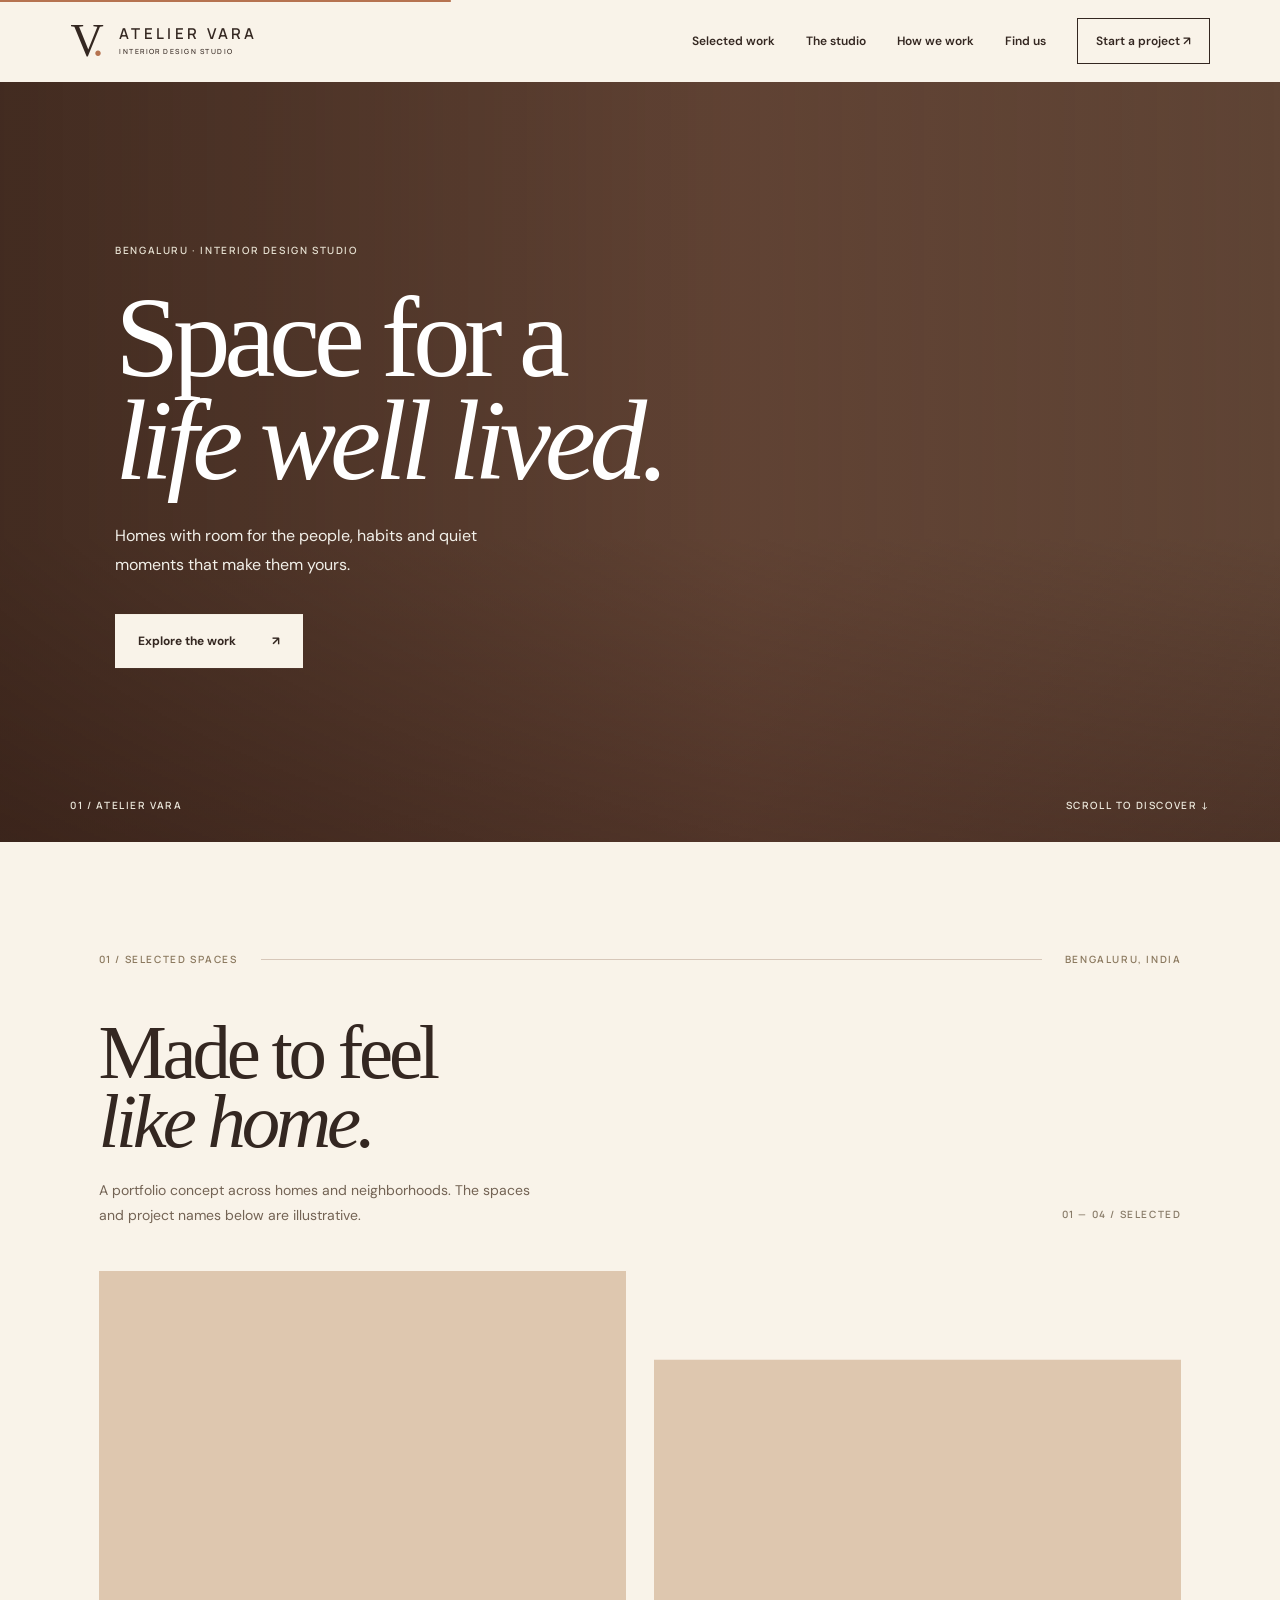
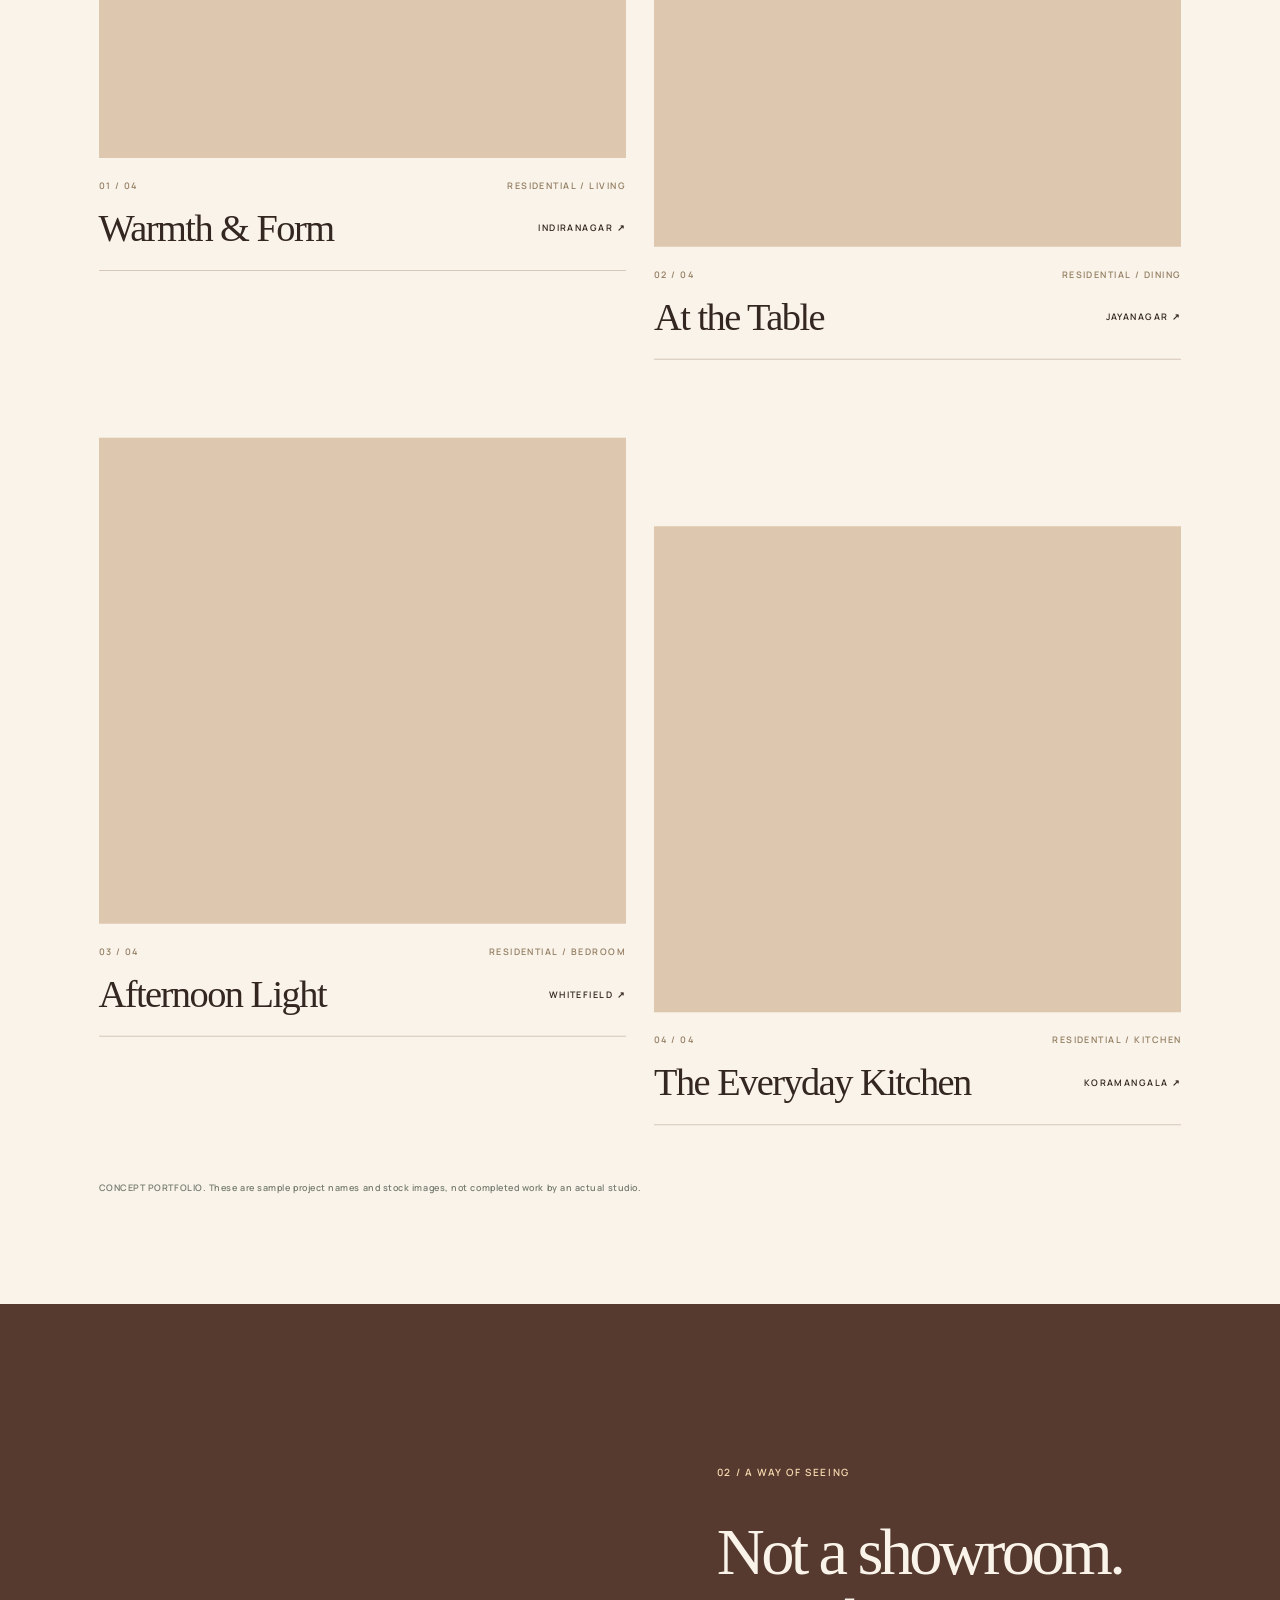
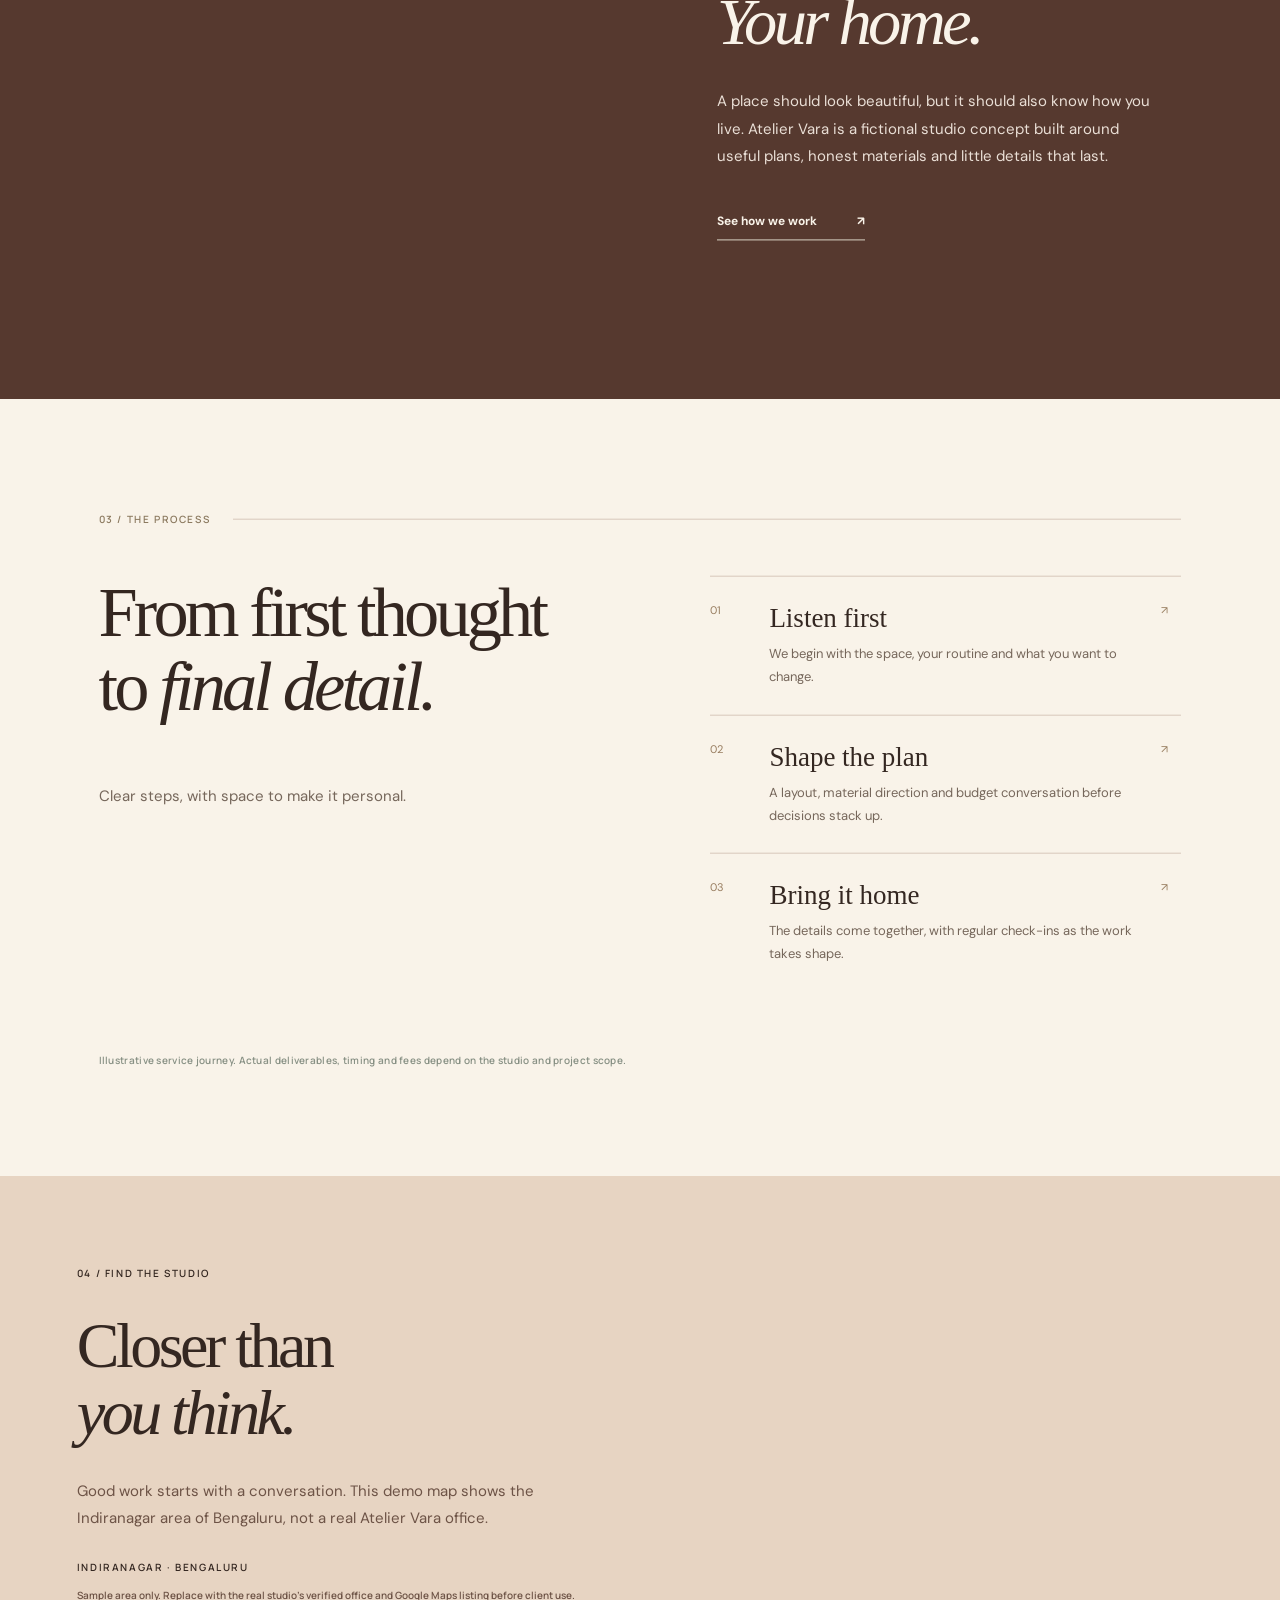
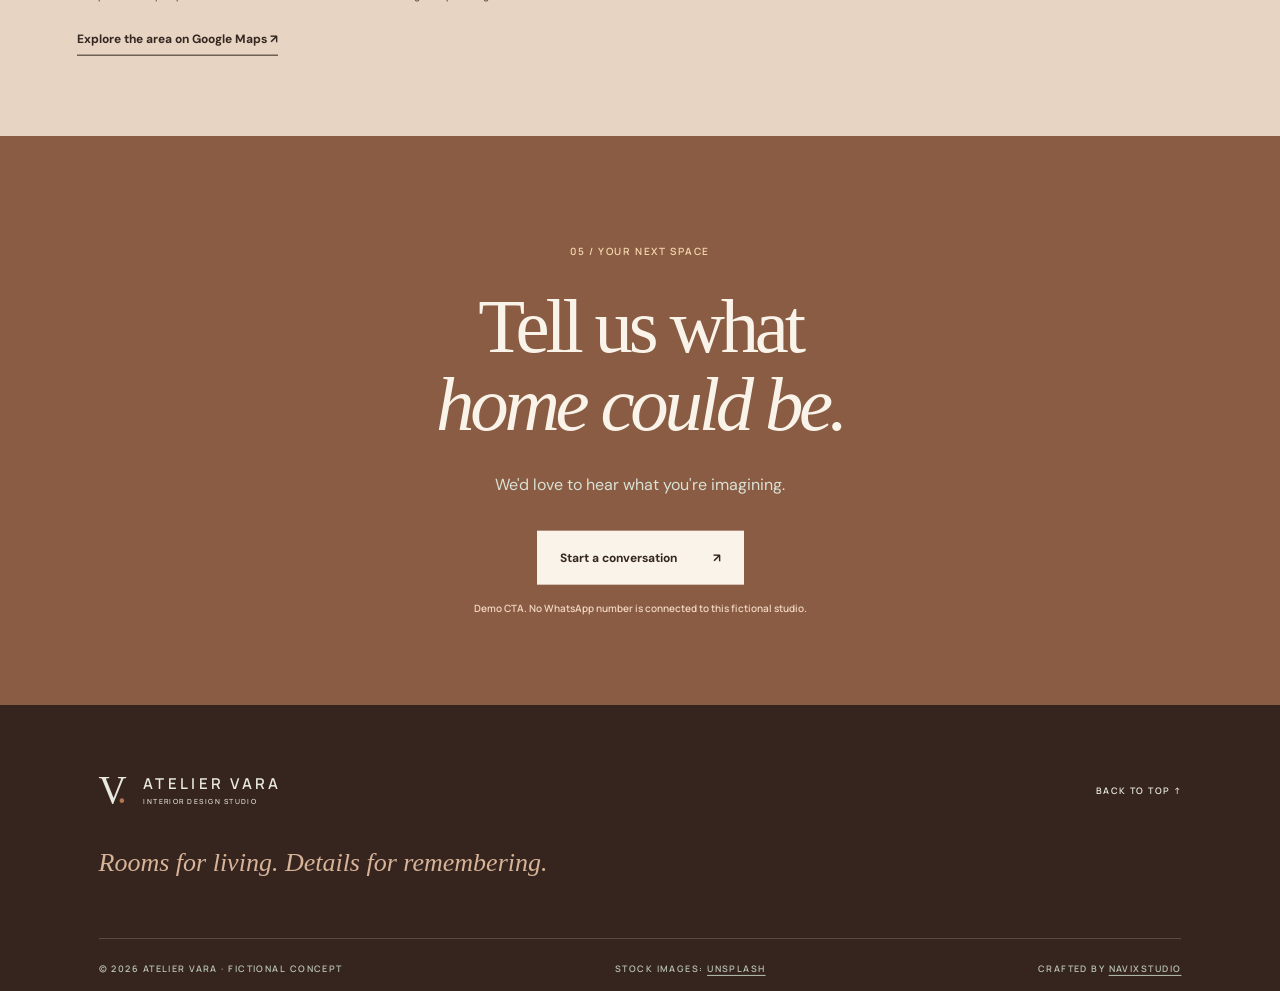
==== commit 0a3db749: "Refresh editorial motion stylesheet" ====
--- a/index.html
+++ b/index.html
@@ -1,3 +1,3 @@
 <!doctype html><html lang="en"><head><meta charset="utf-8"><meta name="viewport" content="width=device-width,initial-scale=1"><meta name="theme-color" content="#242a25"><meta name="description" content="A fictional Bengaluru interior design studio portfolio concept, crafted by NavixStudio."><title>Atelier Vara | Spaces to live in</title><link rel="preconnect" href="https://fonts.googleapis.com"><link rel="preconnect" href="https://fonts.gstatic.com" crossorigin><link href="https://fonts.googleapis.com/css2?family=DM+Sans:wght@400;500;600;700&family=Manrope:wght@400;500;600&display=swap" rel="stylesheet">  <script type="module" crossorigin src="./assets/assets/index-D-NgNCwg.js"></script>
-  <link rel="stylesheet" crossorigin href="./assets/assets/index-CDgq8wvS.css">
+  <link rel="stylesheet" crossorigin href="./assets/assets/index-CDgq8wvS.css?v=2">
 </head><body><div id="root"></div></body></html>
--- a/assets/assets/index-CDgq8wvS.css
+++ b/assets/assets/index-CDgq8wvS.css
@@ -1 +1,11 @@
-:root{--ink:#342721;--paper:#f9f3e9;--sand:#efe0ce;--sage:#e7d4c2;--line:#d7c7b9;--gold:#b67350}*{box-sizing:border-box}html{scroll-behavior:smooth;scroll-padding-top:80px}body{margin:0;color:var(--ink);background:var(--paper);font-family:DM Sans,sans-serif;-webkit-font-smoothing:antialiased}a{color:inherit;text-decoration:none}button{font:inherit;cursor:pointer}h1,h2,h3,p{margin-top:0}.skip{position:absolute;top:-60px;left:14px;padding:10px;background:#fff;z-index:30}.skip:focus{top:12px}.progress{position:fixed;top:0;left:0;right:0;height:2px;transform-origin:left;background:var(--gold);z-index:20}header{height:82px;padding:0 5.5%;display:flex;align-items:center;justify-content:space-between;background:var(--paper);position:relative;z-index:12}.logo{display:flex;gap:14px;align-items:center;font:600 15px Manrope,sans-serif;letter-spacing:.22em;line-height:1}.logo small{display:block;font-size:7px;letter-spacing:.21em;margin-top:7px;font-weight:500}.logo-symbol{font: 46px/.8 Georgia,serif;letter-spacing:-.12em;padding-right:7px}.logo-symbol span{color:var(--gold)}nav{display:flex;align-items:center;gap:31px;font-size:12px;font-weight:600}nav>a:hover,.text-link:hover{color:#8f7659}.nav-cta{border:1px solid var(--ink);padding:14px 18px}.nav-cta:hover{background:var(--ink);color:#fff}.menu{display:none}.hero{position:relative;height:min(760px,calc(100svh - 82px));min-height:580px;color:#fff;overflow:hidden;background:#684b3b}.hero-photo,.hero-wash{position:absolute;inset:0}.hero-photo{background:url(https://images.unsplash.com/photo-1747336754868-82d5bef02448?w=1900&q=85) center 53%/cover}.hero-wash{background:linear-gradient(90deg,#29180b8a,#3d271e81 40%,#24130822),linear-gradient(0deg,#3a201e4d,transparent 34%)}.hero-copy{position:absolute;left:9%;top:48%;transform:translateY(-48%);max-width:790px}.eyebrow,.section-line,.project-meta,.project-title>span,.work-count,.disclaimer,.process-note,.visit-copy>span,.visit-copy small,.hero-bottom,.contact small,.foot-bottom,.foot-top>a:last-child{font:600 10px Manrope,sans-serif;letter-spacing:.16em}.hero .eyebrow{color:#e5dfd0}.hero h1,.work h2,.philosophy h2,.process h2,.visit h2,.contact h2{font:normal clamp(72px,9vw,139px)/.9 Georgia,serif;letter-spacing:-.055em}.hero h1{margin:29px 0}.hero h1 em,.work h2 em,.philosophy h2 em,.process h2 em,.visit h2 em,.contact h2 em{font-weight:400}.hero-copy>p:not(.eyebrow){font-size:16px;line-height:1.8;max-width:430px;color:#f2f0e9}.button{display:inline-flex;align-items:center;justify-content:space-between;gap:36px;padding:19px 23px;min-width:184px;border:0;font-size:12px;font-weight:700;transition:transform .25s,background .25s}.button:hover{transform:translateY(-3px)}.light{background:var(--paper);color:var(--ink)}.light:hover{background:#fff}.dark{background:var(--ink);color:#fff}.hero .button{margin-top:18px}.hero-bottom{position:absolute;left:5.5%;right:5.5%;bottom:30px;display:flex;justify-content:space-between;color:#ebe7db}.shell{max-width:1440px;margin:auto;padding:110px 7.7%}.section-line{display:flex;align-items:center;gap:23px;color:#8b795f}.rule{height:1px;background:var(--line);flex:1}.work-heading{display:flex;justify-content:space-between;align-items:end;margin:52px 0 44px}.work h2{font-size:clamp(54px,6vw,85px);margin:0 0 22px}.work-heading p{max-width:450px;line-height:1.75;font-size:14px;color:#736354;margin:0}.work-count{padding-bottom:6px;color:#887b68}.projects{display:grid;grid-template-columns:repeat(2,minmax(0,1fr));gap:78px 28px}.project-photo{height:clamp(310px,38vw,550px);overflow:hidden;background:#ccc6ba}.project:nth-child(2n){padding-top:88px}.project-photo img{display:block;width:100%;height:100%;object-fit:cover}.project-meta{display:flex;justify-content:space-between;margin-top:21px;color:#947f63;font-size:9px}.project-title{display:flex;justify-content:space-between;gap:10px;align-items:center;border-bottom:1px solid var(--line);padding:14px 0 20px}.project-title h3{font:normal clamp(27px,3vw,42px) Georgia,serif;letter-spacing:-.04em;margin:0}.project-title>span{font-size:9px;white-space:nowrap}.disclaimer{font-size:9px;line-height:1.7;letter-spacing:.06em;color:#777d71;margin:55px 0 0}.philosophy{display:grid;grid-template-columns:1fr 1fr;min-height:650px;background:#56392f;color:var(--paper)}.philosophy-photo{background:url(https://images.unsplash.com/photo-1762755647813-017e128a4ba0?w=1600&q=85) center/cover;min-height:600px}.philosophy-copy{align-self:center;padding:85px 12%}.philosophy .eyebrow,.contact .eyebrow{color:#f5d7ad}.philosophy h2{font-size:clamp(52px,5.2vw,75px);line-height:1.04;margin:38px 0 32px}.philosophy-copy>p:not(.eyebrow){line-height:1.85;color:#eadfd6;max-width:440px;font-size:15px}.text-link{display:inline-flex;gap:40px;padding-bottom:10px;border-bottom:1px solid #d8d1c1;font-size:12px;font-weight:700;margin-top:27px}.process-grid{display:grid;grid-template-columns:1fr 1fr;gap:13%;padding-top:50px}.process h2{font-size:clamp(51px,5.5vw,76px);line-height:1.05}.process-grid>div:first-child>p{font-size:15px;color:#76675b;line-height:1.8}.step{border-top:1px solid var(--line);display:grid;grid-template-columns:42px 1fr 20px;gap:17px;padding:26px 0}.step>span{font-size:11px;color:#987d60}.step h3{font: 27px Georgia,serif;margin-bottom:9px}.step p{font-size:13px;color:#76675b;line-height:1.75;margin:0}.process-note{margin-top:60px;color:#879084;letter-spacing:.03em;line-height:1.7}.visit{display:grid;grid-template-columns:1fr 1fr;background:var(--sage);min-height:560px}.visit-copy{max-width:690px;justify-self:end;align-self:center;padding:80px 10% 80px 12%}.visit h2{font-size:clamp(51px,5vw,72px);line-height:1.05;margin:32px 0}.visit-copy>p:not(.eyebrow){font-size:15px;line-height:1.8;color:#6d5346}.visit-copy>span{display:block;margin:28px 0 13px}.visit-copy small{display:block;letter-spacing:0;line-height:1.6;font-size:10px;color:#6d5346}.visit-copy>a{display:inline-block;margin-top:28px;border-bottom:1px solid var(--ink);padding-bottom:8px;font-size:12px;font-weight:700}.map{filter:saturate(.7);min-height:560px}.map iframe{border:0;display:block;width:100%;height:100%;min-height:560px}.contact{background:#895c43;color:var(--paper);text-align:center;padding:103px 20px 95px}.contact h2{font-size:clamp(60px,6vw,85px);line-height:1.02;margin:30px 0}.contact p:not(.eyebrow){color:#d9e1d6}.contact .button{margin:20px 0 16px}.contact small{display:block;color:#f1d5c1;letter-spacing:0}footer{background:#36241e;color:#e8e9df;padding:60px 7.7% 25px}.foot-top,.foot-bottom{display:flex;align-items:center;justify-content:space-between;gap:20px}.foot-top>a:last-child{font-size:9px}.foot-top .logo-symbol{font-size:39px}footer>p{font:italic 26px Georgia,serif;color:#d7b398;margin:42px 0 60px}.foot-bottom{border-top:1px solid #ffffff2c;padding-top:23px;font-size:9px;color:#b7c1b5;flex-wrap:wrap}.foot-bottom a{text-decoration:underline;text-underline-offset:3px}.modal-backdrop{position:fixed;z-index:40;inset:0;display:grid;place-items:center;background:#07150ebb;padding:20px}.modal{position:relative;max-width:490px;background:var(--paper);color:var(--ink);padding:40px}.modal h2{font: 44px Georgia,serif;letter-spacing:-.05em}.modal>p:not(.eyebrow){line-height:1.7;color:#687168}.close{position:absolute;top:11px;right:17px;background:none;border:0;font-size:30px}@media(max-width:700px){header{height:67px;padding:0 6%}.logo{font-size:13px}.logo-symbol{font-size:39px}.menu{display:grid;gap:6px;padding:13px;margin-right:-13px;background:none;border:0}.menu span{height:1px;background:var(--ink);width:25px}nav{display:none;position:absolute;left:0;right:0;top:67px;background:var(--paper);box-shadow:0 15px 25px #0002;flex-direction:column;align-items:stretch;padding:15px 6% 25px;gap:0}nav.open{display:flex}nav a{padding:14px 0;border-bottom:1px solid var(--line)}.nav-cta{text-align:center;margin-top:12px}.hero{height:calc(100svh - 67px);min-height:590px}.hero-photo{background-position:60% center}.hero-wash{background:linear-gradient(90deg,#2f190f9c,#57332455),linear-gradient(0deg,#48292061,transparent 35%)}.hero-copy{left:7%;right:6%;top:46%}.hero h1{font-size:clamp(65px,16vw,100px)}.hero-copy>p:not(.eyebrow){font-size:14px}.eyebrow{font-size:9px}.hero-bottom{left:7%;right:7%;font-size:8px}.hero-bottom span:last-child{display:none}.shell{padding:77px 7%}.work-heading{display:block;margin:40px 0 35px}.work h2{font-size:clamp(53px,13vw,70px)}.work-count{display:block;margin-top:24px}.projects{grid-template-columns:1fr;gap:43px}.project:nth-child(2n){padding-top:0}.project-photo{height:360px}.project-title h3{font-size:32px}.project-title>span{font-size:8px}.project-meta{font-size:8px}.disclaimer{margin-top:42px}.philosophy{display:flex;flex-direction:column}.philosophy-photo{min-height:380px}.philosophy-copy{padding:69px 7% 76px}.philosophy h2{font-size:55px}.process-grid{display:block;padding-top:38px}.process h2{font-size:55px}.steps{margin-top:46px}.process-note{margin-top:42px}.visit{display:flex;flex-direction:column}.visit-copy{padding:74px 7% 47px;align-self:auto;max-width:none}.visit h2{font-size:55px}.map,.map iframe{height:390px;min-height:390px}.contact{padding:82px 7%}.contact h2{font-size:56px}footer{padding:53px 7% 25px}.foot-top .logo{font-size:12px}.foot-top .logo-symbol{font-size:35px}footer>p{margin:37px 0 54px}.foot-bottom{line-height:1.9}}@media(prefers-reduced-motion:reduce){html{scroll-behavior:auto}*,*:before,*:after{animation-duration:.01ms!important;transition-duration:.01ms!important}}.hero-photo{background-position:center 48%;filter:sepia(.09) saturate(1.12)}.hero-wash{background:linear-gradient(90deg,#2f1b13a8,#4f302450 58%,#24160d22),linear-gradient(0deg,#3a211a77,transparent 40%)}.philosophy-photo{background-position:center 46%;filter:saturate(1.07)}.work{background:#f9f3e9}.project:nth-child(2) .project-photo img{object-position:center 40%}.project:nth-child(3) .project-photo img{object-position:center 52%}.project-photo{background:#dec7af}.contact{background:#895c43}.visit{background:#e7d4c2}.philosophy{background:#56392f}a:focus-visible,button:focus-visible{outline:2px solid #b67350;outline-offset:3px}@media(max-width:700px){.hero-photo{background-position:48% center}.hero-wash{background:linear-gradient(90deg,#2f1b13ad,#4e2c3555),linear-gradient(0deg,#3a211a6b,transparent 40%)}}.hero-photo{inset:-90px 0;will-change:transform}.project-photo img{will-change:transform}.project-photo{position:relative}.project-photo-index{position:absolute;bottom:17px;left:17px;padding:9px 11px;background:#f9f3e9e8;color:var(--ink);font:600 9px Manrope,sans-serif;letter-spacing:.14em;opacity:0;transform:translateY(8px);transition:opacity .35s,transform .35s}.project:hover .project-photo-index,.project:focus-within .project-photo-index{opacity:1;transform:translateY(0)}.philosophy-photo-clip{overflow:hidden;min-height:650px}.philosophy-photo{height:calc(100% + 90px);min-height:740px;margin-top:-45px}.disclaimer p,.process-note p{margin:0}.map iframe{pointer-events:auto}@media(max-width:700px){.hero-photo{inset:-85px 0}.philosophy-photo-clip{min-height:380px;height:380px}.philosophy-photo{height:470px;min-height:470px}.project-photo-index{opacity:1;transform:none}}@media(prefers-reduced-motion:reduce){.hero-photo{inset:0}.philosophy-photo{height:100%;min-height:380px;margin:0}.project-photo-index{transition:none}}
+:root{--ink:#342721;--paper:#f9f3e9;--sand:#efe0ce;--sage:#e7d4c2;--line:#d7c7b9;--gold:#b67350}*{box-sizing:border-box}html{scroll-behavior:smooth;scroll-padding-top:80px}body{margin:0;color:var(--ink);background:var(--paper);font-family:'DM Sans',sans-serif;-webkit-font-smoothing:antialiased}a{color:inherit;text-decoration:none}button{font:inherit;cursor:pointer}h1,h2,h3,p{margin-top:0}.skip{position:absolute;top:-60px;left:14px;padding:10px;background:white;z-index:30}.skip:focus{top:12px}.progress{position:fixed;top:0;left:0;right:0;height:2px;transform-origin:left;background:var(--gold);z-index:20}header{height:82px;padding:0 5.5%;display:flex;align-items:center;justify-content:space-between;background:var(--paper);position:relative;z-index:12}.logo{display:flex;gap:14px;align-items:center;font:600 15px Manrope,sans-serif;letter-spacing:.22em;line-height:1}.logo small{display:block;font-size:7px;letter-spacing:.21em;margin-top:7px;font-weight:500}.logo-symbol{font:normal 46px/.8 Georgia,serif;letter-spacing:-.12em;padding-right:7px}.logo-symbol span{color:var(--gold)}nav{display:flex;align-items:center;gap:31px;font-size:12px;font-weight:600}nav>a:hover,.text-link:hover{color:#8f7659}.nav-cta{border:1px solid var(--ink);padding:14px 18px}.nav-cta:hover{background:var(--ink);color:white}.menu{display:none}.hero{position:relative;height:min(760px,calc(100svh - 82px));min-height:580px;color:white;overflow:hidden;background:#684b3b}.hero-photo,.hero-wash{position:absolute;inset:0}.hero-photo{background:url('https://images.unsplash.com/photo-1747336754868-82d5bef02448?w=1900&q=85') center 53%/cover}.hero-wash{background:linear-gradient(90deg,#29180b8a 0%,#3d271e81 40%,#24130822 100%),linear-gradient(0deg,#3a201e4d,transparent 34%)}.hero-copy{position:absolute;left:9%;top:48%;transform:translateY(-48%);max-width:790px}.eyebrow,.section-line,.project-meta,.project-title>span,.work-count,.disclaimer,.process-note,.visit-copy>span,.visit-copy small,.hero-bottom,.contact small,.foot-bottom,.foot-top>a:last-child{font:600 10px Manrope,sans-serif;letter-spacing:.16em}.hero .eyebrow{color:#e5dfd0}.hero h1,.work h2,.philosophy h2,.process h2,.visit h2,.contact h2{font:normal clamp(72px,9vw,139px)/.9 Georgia,serif;letter-spacing:-.055em}.hero h1{margin:29px 0}.hero h1 em,.work h2 em,.philosophy h2 em,.process h2 em,.visit h2 em,.contact h2 em{font-weight:400}.hero-copy>p:not(.eyebrow){font-size:16px;line-height:1.8;max-width:430px;color:#f2f0e9}.button{display:inline-flex;align-items:center;justify-content:space-between;gap:36px;padding:19px 23px;min-width:184px;border:0;font-size:12px;font-weight:700;transition:transform .25s,background .25s}.button:hover{transform:translateY(-3px)}.light{background:var(--paper);color:var(--ink)}.light:hover{background:white}.dark{background:var(--ink);color:white}.hero .button{margin-top:18px}.hero-bottom{position:absolute;left:5.5%;right:5.5%;bottom:30px;display:flex;justify-content:space-between;color:#ebe7db}.shell{max-width:1440px;margin:auto;padding:110px 7.7%}.section-line{display:flex;align-items:center;gap:23px;color:#8b795f}.rule{height:1px;background:var(--line);flex:1}.work-heading{display:flex;justify-content:space-between;align-items:end;margin:52px 0 44px}.work h2{font-size:clamp(54px,6vw,85px);margin:0 0 22px}.work-heading p{max-width:450px;line-height:1.75;font-size:14px;color:#736354;margin:0}.work-count{padding-bottom:6px;color:#887b68}.projects{display:grid;grid-template-columns:repeat(2,minmax(0,1fr));gap:78px 28px}.project-photo{height:clamp(310px,38vw,550px);overflow:hidden;background:#ccc6ba}.project:nth-child(2n){padding-top:88px}.project-photo img{display:block;width:100%;height:100%;object-fit:cover}.project-meta{display:flex;justify-content:space-between;margin-top:21px;color:#947f63;font-size:9px}.project-title{display:flex;justify-content:space-between;gap:10px;align-items:center;border-bottom:1px solid var(--line);padding:14px 0 20px}.project-title h3{font:normal clamp(27px,3vw,42px) Georgia,serif;letter-spacing:-.04em;margin:0}.project-title>span{font-size:9px;white-space:nowrap}.disclaimer{font-size:9px;line-height:1.7;letter-spacing:.06em;color:#777d71;margin:55px 0 0}.philosophy{display:grid;grid-template-columns:1fr 1fr;min-height:650px;background:#56392f;color:var(--paper)}.philosophy-photo{background:url('https://images.unsplash.com/photo-1762755647813-017e128a4ba0?w=1600&q=85') center/cover;min-height:600px}.philosophy-copy{align-self:center;padding:85px 12%}.philosophy .eyebrow,.contact .eyebrow{color:#f5d7ad}.philosophy h2{font-size:clamp(52px,5.2vw,75px);line-height:1.04;margin:38px 0 32px}.philosophy-copy>p:not(.eyebrow){line-height:1.85;color:#eadfd6;max-width:440px;font-size:15px}.text-link{display:inline-flex;gap:40px;padding-bottom:10px;border-bottom:1px solid #d8d1c1;font-size:12px;font-weight:700;margin-top:27px}.process-grid{display:grid;grid-template-columns:1fr 1fr;gap:13%;padding-top:50px}.process h2{font-size:clamp(51px,5.5vw,76px);line-height:1.05}.process-grid>div:first-child>p{font-size:15px;color:#76675b;line-height:1.8}.step{border-top:1px solid var(--line);display:grid;grid-template-columns:42px 1fr 20px;gap:17px;padding:26px 0}.step>span{font-size:11px;color:#987d60}.step h3{font:normal 27px Georgia,serif;margin-bottom:9px}.step p{font-size:13px;color:#76675b;line-height:1.75;margin:0}.process-note{margin-top:60px;color:#879084;letter-spacing:.03em;line-height:1.7}.visit{display:grid;grid-template-columns:1fr 1fr;background:var(--sage);min-height:560px}.visit-copy{max-width:690px;justify-self:end;align-self:center;padding:80px 10% 80px 12%}.visit h2{font-size:clamp(51px,5vw,72px);line-height:1.05;margin:32px 0}.visit-copy>p:not(.eyebrow){font-size:15px;line-height:1.8;color:#6d5346}.visit-copy>span{display:block;margin:28px 0 13px}.visit-copy small{display:block;letter-spacing:0;line-height:1.6;font-size:10px;color:#6d5346}.visit-copy>a{display:inline-block;margin-top:28px;border-bottom:1px solid var(--ink);padding-bottom:8px;font-size:12px;font-weight:700}.map{filter:saturate(.7);min-height:560px}.map iframe{border:0;display:block;width:100%;height:100%;min-height:560px}.contact{background:#895c43;color:var(--paper);text-align:center;padding:103px 20px 95px}.contact h2{font-size:clamp(60px,6vw,85px);line-height:1.02;margin:30px 0}.contact p:not(.eyebrow){color:#d9e1d6}.contact .button{margin:20px 0 16px}.contact small{display:block;color:#f1d5c1;letter-spacing:0}footer{background:#36241e;color:#e8e9df;padding:60px 7.7% 25px}.foot-top,.foot-bottom{display:flex;align-items:center;justify-content:space-between;gap:20px}.foot-top>a:last-child{font-size:9px}.foot-top .logo-symbol{font-size:39px}footer>p{font:italic 26px Georgia,serif;color:#d7b398;margin:42px 0 60px}.foot-bottom{border-top:1px solid #ffffff2c;padding-top:23px;font-size:9px;color:#b7c1b5;flex-wrap:wrap}.foot-bottom a{text-decoration:underline;text-underline-offset:3px}.modal-backdrop{position:fixed;z-index:40;inset:0;display:grid;place-items:center;background:#07150ebb;padding:20px}.modal{position:relative;max-width:490px;background:var(--paper);color:var(--ink);padding:40px}.modal h2{font:normal 44px Georgia,serif;letter-spacing:-.05em}.modal>p:not(.eyebrow){line-height:1.7;color:#687168}.close{position:absolute;top:11px;right:17px;background:none;border:0;font-size:30px}
+@media(max-width:700px){header{height:67px;padding:0 6%}.logo{font-size:13px}.logo-symbol{font-size:39px}.menu{display:grid;gap:6px;padding:13px;margin-right:-13px;background:none;border:0}.menu span{height:1px;background:var(--ink);width:25px}nav{display:none;position:absolute;left:0;right:0;top:67px;background:var(--paper);box-shadow:0 15px 25px #0002;flex-direction:column;align-items:stretch;padding:15px 6% 25px;gap:0}nav.open{display:flex}nav a{padding:14px 0;border-bottom:1px solid var(--line)}.nav-cta{text-align:center;margin-top:12px}.hero{height:calc(100svh - 67px);min-height:590px}.hero-photo{background-position:60% center}.hero-wash{background:linear-gradient(90deg,#2f190f9c,#57332455),linear-gradient(0deg,#48292061,transparent 35%)}.hero-copy{left:7%;right:6%;top:46%}.hero h1{font-size:clamp(65px,16vw,100px)}.hero-copy>p:not(.eyebrow){font-size:14px}.eyebrow{font-size:9px}.hero-bottom{left:7%;right:7%;font-size:8px}.hero-bottom span:last-child{display:none}.shell{padding:77px 7%}.work-heading{display:block;margin:40px 0 35px}.work h2{font-size:clamp(53px,13vw,70px)}.work-count{display:block;margin-top:24px}.projects{grid-template-columns:1fr;gap:43px}.project:nth-child(2n){padding-top:0}.project-photo{height:360px}.project-title h3{font-size:32px}.project-title>span{font-size:8px}.project-meta{font-size:8px}.disclaimer{margin-top:42px}.philosophy{display:flex;flex-direction:column}.philosophy-photo{min-height:380px}.philosophy-copy{padding:69px 7% 76px}.philosophy h2{font-size:55px}.process-grid{display:block;padding-top:38px}.process h2{font-size:55px}.steps{margin-top:46px}.process-note{margin-top:42px}.visit{display:flex;flex-direction:column}.visit-copy{padding:74px 7% 47px;align-self:auto;max-width:none}.visit h2{font-size:55px}.map,.map iframe{height:390px;min-height:390px}.contact{padding:82px 7%}.contact h2{font-size:56px}footer{padding:53px 7% 25px}.foot-top .logo{font-size:12px}.foot-top .logo-symbol{font-size:35px}footer>p{margin:37px 0 54px}.foot-bottom{line-height:1.9}}
+@media(prefers-reduced-motion:reduce){html{scroll-behavior:auto}*,*:before,*:after{animation-duration:.01ms!important;transition-duration:.01ms!important}}
+
+/* Warm editorial identity, deliberately distinct from NavixStudio’s property showcase. */
+.hero-photo{background-position:center 48%;filter:sepia(.09) saturate(1.12)}.hero-wash{background:linear-gradient(90deg,#2f1b13a8,#4f302450 58%,#24160d22),linear-gradient(0deg,#3a211a77,transparent 40%)}.philosophy-photo{background-position:center 46%;filter:saturate(1.07)}.work{background:#f9f3e9}.project:nth-child(2) .project-photo img{object-position:center 40%}.project:nth-child(3) .project-photo img{object-position:center 52%}.project-photo{background:#dec7af}.contact{background:#895c43}.visit{background:#e7d4c2}.philosophy{background:#56392f}a:focus-visible,button:focus-visible{outline:2px solid #b67350;outline-offset:3px}
+@media(max-width:700px){.hero-photo{background-position:48% center}.hero-wash{background:linear-gradient(90deg,#2f1b13ad,#4e2c3555),linear-gradient(0deg,#3a211a6b,transparent 40%)}}
+
+/* Editorial motion language: quiet spring entrances, tactile image depth, no template-wide gimmicks. */
+.hero-photo{inset:-90px 0;will-change:transform}.project-photo img{will-change:transform}.project-photo{position:relative}.project-photo-index{position:absolute;bottom:17px;left:17px;padding:9px 11px;background:#f9f3e9e8;color:var(--ink);font:600 9px Manrope,sans-serif;letter-spacing:.14em;opacity:0;transform:translateY(8px);transition:opacity .35s,transform .35s}.project:hover .project-photo-index,.project:focus-within .project-photo-index{opacity:1;transform:translateY(0)}.philosophy-photo-clip{overflow:hidden;min-height:650px}.philosophy-photo{height:calc(100% + 90px);min-height:740px;margin-top:-45px}.disclaimer p,.process-note p{margin:0}.map iframe{pointer-events:auto}@media(max-width:700px){.hero-photo{inset:-85px 0}.philosophy-photo-clip{min-height:380px;height:380px}.philosophy-photo{height:470px;min-height:470px}.project-photo-index{opacity:1;transform:none}}@media(prefers-reduced-motion:reduce){.hero-photo{inset:0}.philosophy-photo{height:100%;min-height:380px;margin:0}.project-photo-index{transition:none}}
+.hero-copy [data-reveal]>p:not(.eyebrow){font-size:16px;line-height:1.8;max-width:430px;color:#f2f0e9}footer>div[data-reveal]>p{font:italic 26px Georgia,serif;color:#d7b398;margin:42px 0 60px}@media(max-width:700px){.hero-copy [data-reveal]>p:not(.eyebrow){font-size:14px}footer>div[data-reveal]>p{margin:37px 0 54px}}
